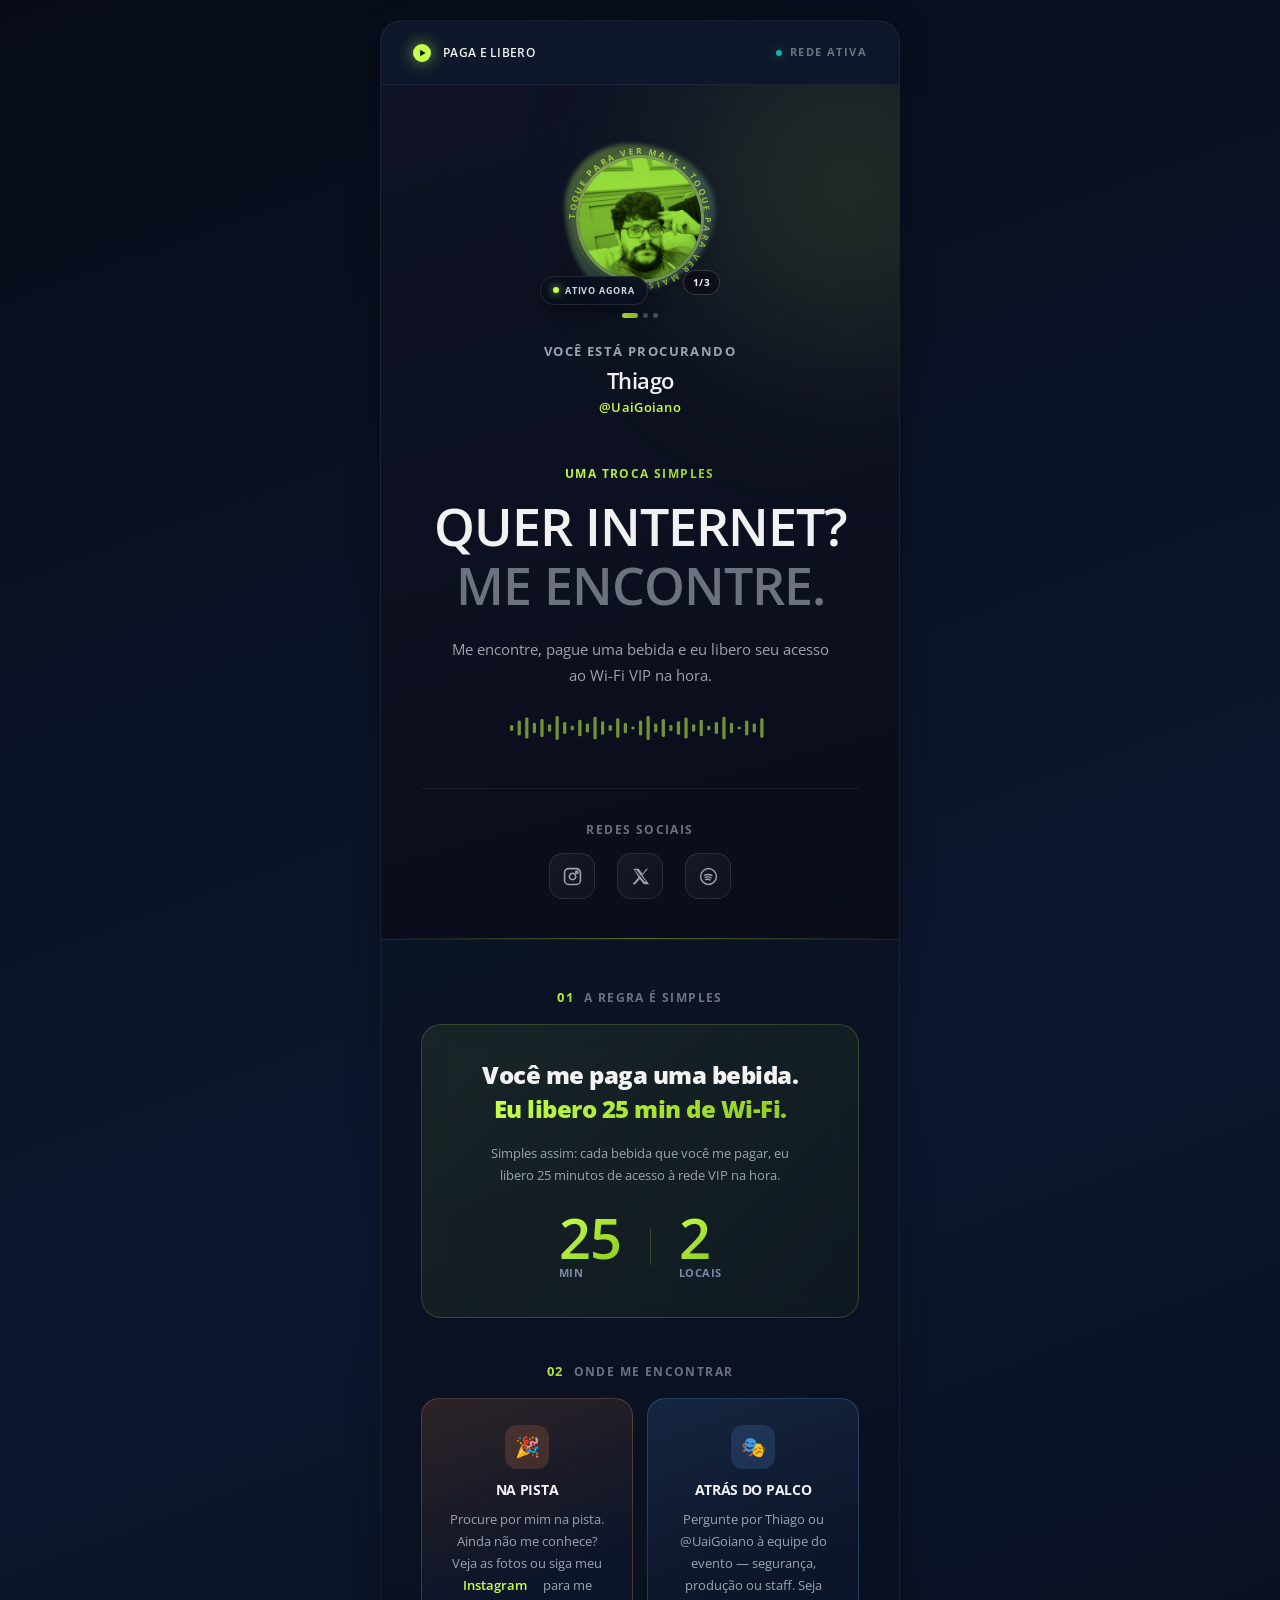
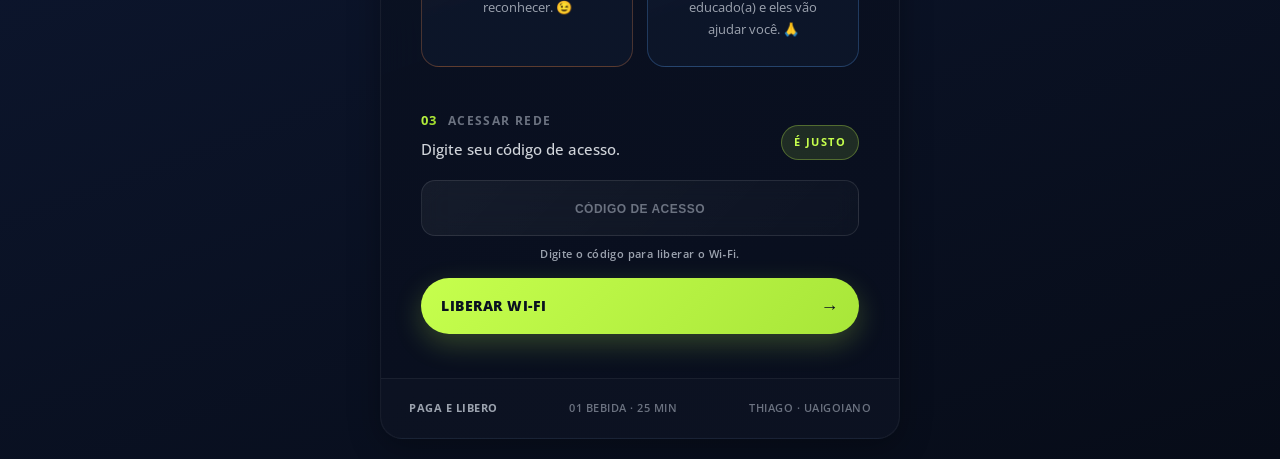
==== wifi-free.html @ 1529e458 "Initial DrinkForNet Wi-Fi release Portable captive portal landing page for public reuse." ====
<!DOCTYPE html>
<html lang="pt-BR">

<head>
    <meta charset="UTF-8">

    <meta
        name="viewport"
        content="width=device-width, initial-scale=1.0"
    >

    <meta
        name="theme-color"
        content="#080808"
    >

    <meta
        name="description"
        content="Página para encontrar Thiago, liberar Wi-Fi VIP e ver fotos e redes sociais."
    >

    <link rel="preconnect" href="https://api.fontshare.com">
    <link rel="preconnect" href="https://fonts.googleapis.com">

    <title>Wi-Fi VIP — Thiago</title>

    <link
        rel="stylesheet"
        href="style.css"
    >
</head>


<body>

    <main class="page">

        <section class="card">


            <!-- =================================================
                 TOP BAR
            ================================================== -->

            <header class="topbar">

                <div class="brand">

                    <svg class="brand-mark" viewBox="0 0 20 20" aria-hidden="true">
                        <circle cx="10" cy="10" r="10"></circle>
                        <path d="M8 6.5 L14 10 L8 13.5 Z"></path>
                    </svg>

                    <span>PAGA E LIBERO</span>

                </div>


                <div class="network-status">

                    <span class="status-dot"></span>

                    REDE ATIVA

                </div>

            </header>



            <!-- =================================================
                 HERO
            ================================================== -->

            <section class="hero">


                <!-- PROFILE -->

                <div class="profile">

                    <div class="profile-photo-wrap">

                        <div class="profile-avatar">

                            <div class="avatar-blob" aria-hidden="true"></div>

                            <svg class="spin-badge" viewBox="0 0 140 140" aria-hidden="true">
                                <defs>
                                    <path id="spinBadgePath" d="M 70,70 m -58,0 a 58,58 0 1,1 116,0 a 58,58 0 1,1 -116,0"></path>
                                </defs>
                                <text>
                                    <textPath href="#spinBadgePath" startOffset="0%">
                                        TOQUE PARA VER MAIS • TOQUE PARA VER MAIS •
                                    </textPath>
                                </text>
                            </svg>

                            <div class="live-badge">
                                <span class="live-dot"></span>
                                ATIVO AGORA
                            </div>

                            <button
                                type="button"
                                class="profile-button"
                                id="openGallery"
                                aria-label="Abrir fotos de Thiago"
                            >

                                <img
                                    src="minha-foto.jpg"
                                    alt="Thiago"
                                    class="profile-photo"
                                    width="128"
                                    height="128"
                                    fetchpriority="high"
                                    decoding="async"
                                >

                                <span class="photo-hint">+</span>

                            </button>

                            <span class="photo-badge" id="photoCounter">1/3</span>

                        </div>

                        <div class="photo-dots" id="photoDots"></div>

                    </div>

                    <div class="profile-info">

                        <div class="profile-eyebrow">
                            VOCÊ ESTÁ PROCURANDO
                        </div>

                        <div class="profile-name">
                            Thiago
                        </div>

                        <div class="profile-nickname">
                            @UaiGoiano
                        </div>

                    </div>

                </div>



                <!-- HERO LABEL -->

                <div class="hero-label">
                    UMA TROCA SIMPLES
                </div>



                <!-- HERO TITLE -->

                <h1>

                    Quer internet?

                    <span>Me encontre.</span>

                </h1>



                <!-- DESCRIPTION -->

                <p class="hero-description">

                    Me encontre, pague uma bebida
                    e eu libero seu acesso ao Wi-Fi VIP
                    na hora.

                </p>

                <!-- WAVEFORM -->

                <svg class="waveform" viewBox="0 0 240 32" preserveAspectRatio="none" aria-hidden="true">
                    <rect x="0" y="12" width="3" height="8" rx="1.5"></rect>
                    <rect x="7" y="6" width="3" height="20" rx="1.5"></rect>
                    <rect x="14" y="2" width="3" height="28" rx="1.5"></rect>
                    <rect x="21" y="9" width="3" height="14" rx="1.5"></rect>
                    <rect x="28" y="4" width="3" height="24" rx="1.5"></rect>
                    <rect x="35" y="11" width="3" height="10" rx="1.5"></rect>
                    <rect x="42" y="0" width="3" height="32" rx="1.5"></rect>
                    <rect x="49" y="8" width="3" height="16" rx="1.5"></rect>
                    <rect x="56" y="13" width="3" height="6" rx="1.5"></rect>
                    <rect x="63" y="5" width="3" height="22" rx="1.5"></rect>
                    <rect x="70" y="10" width="3" height="12" rx="1.5"></rect>
                    <rect x="77" y="1" width="3" height="30" rx="1.5"></rect>
                    <rect x="84" y="7" width="3" height="18" rx="1.5"></rect>
                    <rect x="91" y="12" width="3" height="8" rx="1.5"></rect>
                    <rect x="98" y="3" width="3" height="26" rx="1.5"></rect>
                    <rect x="105" y="9" width="3" height="14" rx="1.5"></rect>
                    <rect x="112" y="14" width="3" height="4" rx="1.5"></rect>
                    <rect x="119" y="6" width="3" height="20" rx="1.5"></rect>
                    <rect x="126" y="0" width="3" height="32" rx="1.5"></rect>
                    <rect x="133" y="10" width="3" height="12" rx="1.5"></rect>
                    <rect x="140" y="4" width="3" height="24" rx="1.5"></rect>
                    <rect x="147" y="12" width="3" height="8" rx="1.5"></rect>
                    <rect x="154" y="7" width="3" height="18" rx="1.5"></rect>
                    <rect x="161" y="2" width="3" height="28" rx="1.5"></rect>
                    <rect x="168" y="11" width="3" height="10" rx="1.5"></rect>
                    <rect x="175" y="5" width="3" height="22" rx="1.5"></rect>
                    <rect x="182" y="13" width="3" height="6" rx="1.5"></rect>
                    <rect x="189" y="8" width="3" height="16" rx="1.5"></rect>
                    <rect x="196" y="1" width="3" height="30" rx="1.5"></rect>
                    <rect x="203" y="9" width="3" height="14" rx="1.5"></rect>
                    <rect x="210" y="14" width="3" height="4" rx="1.5"></rect>
                    <rect x="217" y="6" width="3" height="20" rx="1.5"></rect>
                    <rect x="224" y="10" width="3" height="12" rx="1.5"></rect>
                    <rect x="231" y="3" width="3" height="26" rx="1.5"></rect>
                </svg>



                <!-- SOCIAL -->

                <div class="social-area">

                    <div class="social-title">
                        REDES SOCIAIS
                    </div>

                    <div class="social-links">

                        <!-- INSTAGRAM -->

                        <a
                            href="https://instagram.com/uaigoiano"
                            class="social-link"
                            target="_blank"
                            rel="noopener noreferrer"
                            aria-label="Siga-me no Instagram"
                        >

                            <svg class="social-icon instagram-icon" viewBox="0 0 24 24" fill="none" stroke="currentColor" stroke-width="2" stroke-linecap="round" stroke-linejoin="round">
                                <rect x="2" y="2" width="20" height="20" rx="5" ry="5"></rect>
                                <path d="M16 11.37A4 4 0 1 1 12.63 8 4 4 0 0 1 16 11.37z"></path>
                                <circle cx="17.5" cy="6.5" r="1.5"></circle>
                            </svg>

                        </a>

                        <!-- X / TWITTER -->

                        <a
                            href="https://x.com/uaigoiano"
                            class="social-link"
                            target="_blank"
                            rel="noopener noreferrer"
                            aria-label="Siga-me no X"
                        >

                            <svg class="social-icon x-icon" viewBox="0 0 24 24" fill="currentColor">
                                <path d="M18.244 2.25h3.308l-7.227 8.26 8.502 11.24h-6.627l-5.1-6.694-5.867 6.694h-3.306l7.73-8.835L2.882 2.25h6.791l4.789 6.335 5.082-6.335zM17.169 18.75h1.829L6.736 3.944H4.771l12.398 14.806z"></path>
                            </svg>

                        </a>

                        <!-- SPOTIFY -->

                        <a
                            href="https://open.spotify.com/user/mfdokoziencx1cd55rnlstufv?si=697fcc00c507499a"
                            class="social-link"
                            target="_blank"
                            rel="noopener noreferrer"
                            aria-label="Siga-me no Spotify"
                        >

                            <svg class="social-icon spotify-icon" viewBox="0 0 24 24" fill="none" stroke="currentColor" stroke-width="1.8" stroke-linecap="round">
                                <circle cx="12" cy="12" r="10"></circle>
                                <path d="M7.2 10.2c3-1 6.8-.9 9.1.4"></path>
                                <path d="M7.7 13.1c2.5-.8 5.6-.7 7.5.5"></path>
                                <path d="M8.3 15.9c1.9-.6 4.1-.5 5.7.4"></path>
                            </svg>

                        </a>

                    </div>

                </div>

            </section>



            <!-- =================================================
                 ACCESS CONTENT
            ================================================== -->

            <section class="content">


                <!-- =================================================
                     ACCESS PROMISE
                ================================================== -->

                <div class="section-block">

                    <div class="section-heading centered">
                        <span>01</span>
                        A REGRA É SIMPLES
                    </div>

                    <div class="access-promise">

                        <div class="access-copy-values">

                            <strong>
                                Você me paga uma bebida.
                            </strong>

                            <strong class="accent-text">
                                Eu libero 25 min de Wi-Fi.
                            </strong>

                        </div>

                        <p>
                            Simples assim: cada bebida que você
                            me pagar, eu libero 25 minutos de
                            acesso à rede VIP na hora.
                        </p>

                        <div class="access-stats">

                            <div class="access-time-chip">

                                <strong>
                                    25
                                </strong>

                                <span>
                                    MIN
                                </span>

                            </div>

                            <div class="access-stats-divider"></div>

                            <div class="access-time-chip">

                                <strong>
                                    2
                                </strong>

                                <span>
                                    LOCAIS
                                </span>

                            </div>

                        </div>

                    </div>

                </div>



                <!-- =================================================
                     LOCATION
                ================================================== -->

                <div class="section-block">

                    <div class="section-heading centered">
                        <span>02</span>
                        ONDE ME ENCONTRAR
                    </div>

                    <div class="locations">

                        <div class="location">

                            <div class="location-icon">
                                🎉
                            </div>

                            <div class="location-content">

                                <div class="location-title">
                                    NA PISTA
                                </div>

                                <div class="location-description">
                                    Procure por mim na pista. Ainda não me conhece? Veja as fotos ou siga meu <a href="https://instagram.com/uaigoiano" target="_blank" rel="noopener noreferrer" class="location-link">Instagram</a> para me reconhecer. 😉
                                </div>

                            </div>

                        </div>


                        <div class="location">

                            <div class="location-icon">
                                🎭
                            </div>

                            <div class="location-content">

                                <div class="location-title">
                                    ATRÁS DO PALCO
                                </div>

                                <div class="location-description">
                                    Pergunte por Thiago ou @UaiGoiano à equipe do evento — segurança, produção ou staff. Seja educado(a) e eles vão ajudar você. 🙏
                                </div>

                            </div>

                        </div>

                    </div>

                </div>



                <!-- =================================================
                     VOUCHER
                ================================================== -->

                <div class="voucher-section">


                    <div class="voucher-top">

                        <div>

                            <div class="section-heading">

                                <span>03</span>

                                ACESSAR REDE

                            </div>

                            <div class="voucher-title">
                                Digite seu código de acesso.
                            </div>

                        </div>


                        <span class="voucher-tag">
                            É JUSTO
                        </span>

                    </div>



                    <form
                        method="POST"
                        action="$authaction"
                        id="voucherForm"
                    >

                        <input
                            type="hidden"
                            name="tok"
                            value="$tok"
                        >

                        <input
                            type="hidden"
                            name="redir"
                            value="$redir"
                        >

                        <label
                            class="sr-only"
                            for="voucher"
                        >
                            Código de acesso
                        </label>

                        <input
                            type="text"
                            name="voucher"
                            id="voucher"
                            placeholder="CÓDIGO DE ACESSO"
                            required
                            autocomplete="off"
                            autocapitalize="characters"
                            spellcheck="false"
                            inputmode="text"
                            aria-describedby="voucherHelp"
                            aria-invalid="false"
                        >

                        <p
                            id="voucherHelp"
                            class="form-help"
                            aria-live="polite"
                        >
                            Digite o código para liberar o Wi‑Fi.
                        </p>

                        <button
                            type="submit"
                            id="submitButton"
                        >

                            <span>
                                LIBERAR WI-FI
                            </span>

                            <span class="button-arrow">
                                →
                            </span>

                        </button>

                    </form>

                </div>

            </section>



            <!-- =================================================
                 FOOTER
            ================================================== -->

            <footer class="footer">

                <span>
                    PAGA E LIBERO
                </span>

                <span>
                    01 BEBIDA · 25 MIN
                </span>

                <span>
                    THIAGO · UAIGOIANO
                </span>

            </footer>

        </section>

    </main>



    <!-- =====================================================
         GALLERY
    ====================================================== -->

    <div
        class="gallery"
        id="gallery"
        aria-hidden="true"
        aria-modal="true"
        role="dialog"
        aria-labelledby="galleryCaption"
    >

        <div
            class="gallery-backdrop"
            id="galleryBackdrop"
        ></div>


        <div class="gallery-content">

            <div class="gallery-glow" aria-hidden="true"></div>

            <button
                type="button"
                class="gallery-close"
                id="closeGallery"
                aria-label="Fechar galeria"
            >
                <svg viewBox="0 0 24 24" fill="none" stroke="currentColor" stroke-width="2" stroke-linecap="round">
                    <path d="M6 6 L18 18 M18 6 L6 18"></path>
                </svg>
            </button>


            <div
                class="gallery-counter"
                id="galleryCounter"
            >
                01 / 03
            </div>


            <img
                src="minha-foto.jpg"
                alt="Thiago"
                class="gallery-image"
                id="galleryImage"
                width="480"
                height="640"
                loading="lazy"
                decoding="async"
            >


            <button
                type="button"
                class="gallery-prev"
                id="galleryPrev"
                aria-label="Foto anterior"
            >
                <svg viewBox="0 0 24 24" fill="none" stroke="currentColor" stroke-width="2.2" stroke-linecap="round" stroke-linejoin="round">
                    <path d="M15 6 L9 12 L15 18"></path>
                </svg>
            </button>


            <button
                type="button"
                class="gallery-next"
                id="galleryNext"
                aria-label="Próxima foto"
            >
                <svg viewBox="0 0 24 24" fill="none" stroke="currentColor" stroke-width="2.2" stroke-linecap="round" stroke-linejoin="round">
                    <path d="M9 6 L15 12 L9 18"></path>
                </svg>
            </button>


            <div
                class="gallery-dots"
                id="galleryDots"
            ></div>


            <div class="gallery-caption" id="galleryCaption">
                É esse cara que você está procurando.
            </div>

        </div>

    </div>



    <script src="script.js"></script>

</body>

</html>
---- style.css ----
@import url('https://api.fontshare.com/v2/css?f[]=clash-display@400,500,600,700&display=swap');
@import url('https://fonts.googleapis.com/css2?family=Open+Sans:wght@400;500;600;700;800&display=swap');

/* =========================================================
   RESET & IMPORTS
========================================================= */

* {
    box-sizing: border-box;
    margin: 0;
    padding: 0;
}

html {
    background: #0a1120;
}

:focus-visible {
    outline: 2px solid #c6ff4d;
    outline-offset: 3px;
}

body {
    min-height: 100vh;
    padding: 20px;

    background:
        linear-gradient(
            135deg,
            #0a1120 0%,
            #111f3d 50%,
            #0a1120 100%
        );

    color: #f2f2f2;
    font-family: 'Open Sans', -apple-system, BlinkMacSystemFont, 'Segoe UI', sans-serif;
    font-size: 16px;
    line-height: 1.5;

    -webkit-font-smoothing: antialiased;
    -moz-osx-font-smoothing: grayscale;
    text-rendering: optimizeLegibility;
}


/* =========================================================
   PAGE LAYOUT
========================================================= */

.page {
    width: 100%;
    max-width: 520px;
    margin: 0 auto;
}

/* =========================================================
   CARD CONTAINER
========================================================= */

.card {
    position: relative;
    width: 100%;
    overflow: hidden;

    background: 
        linear-gradient(
            135deg,
            rgba(16, 26, 48, 0.85) 0%,
            rgba(11, 18, 36, 0.92) 100%
        );

    backdrop-filter: blur(20px);
    -webkit-backdrop-filter: blur(20px);

    border: 1px solid rgba(255, 255, 255, 0.08);
    border-radius: 24px;

    box-shadow:
        0 8px 32px rgba(0, 0, 0, 0.3),
        0 0 1px rgba(255, 255, 255, 0.1) inset;

    transition: all 0.4s cubic-bezier(0.165, 0.84, 0.44, 1);
}

.card:hover {
    border-color: rgba(255, 255, 255, 0.12);
    box-shadow:
        0 12px 48px rgba(0, 0, 0, 0.4),
        0 0 1px rgba(255, 255, 255, 0.15) inset;
}


/* =========================================================
   TOP BAR / HEADER
========================================================= */

.topbar {
    height: 64px;
    display: flex;
    align-items: center;
    justify-content: space-between;
    padding: 0 32px;

    border-bottom: 1px solid rgba(255, 255, 255, 0.06);
    background: rgba(255, 255, 255, 0.01);

    backdrop-filter: blur(10px);
}

.brand {
    display: flex;
    align-items: center;
    gap: 12px;

    color: #f2f2f2;
    font-size: 12px;
    font-weight: 700;
    letter-spacing: 0.5px;
    text-transform: uppercase;
}

.brand-mark {
    width: 18px;
    height: 18px;
    flex-shrink: 0;

    filter: drop-shadow(0 0 8px rgba(198, 255, 77, 0.6));

    animation: pulse-glow 2.5s ease-in-out infinite;
}

.brand-mark circle {
    fill: #c6ff4d;
}

.brand-mark path {
    fill: #0a1120;
}

@keyframes pulse-glow {
    0%, 100% { 
        filter: drop-shadow(0 0 6px rgba(198, 255, 77, 0.5));
    }
    50% { 
        filter: drop-shadow(0 0 12px rgba(198, 255, 77, 0.85));
    }
}

.network-status {
    display: flex;
    align-items: center;
    gap: 8px;

    color: #6b7280;
    font-size: 11px;
    font-weight: 600;
    letter-spacing: 0.5px;
    text-transform: uppercase;

    transition: color 0.3s ease;
}

.network-status:hover {
    color: #c6ff4d;
}

.status-dot {
    width: 6px;
    height: 6px;
    border-radius: 50%;

    background: linear-gradient(135deg, #10b981, #06b6d4);
    
    box-shadow: 0 0 12px rgba(16, 185, 129, 0.6);

    animation: status-pulse 1.5s ease-in-out infinite;
}

@keyframes status-pulse {
    0%, 100% { 
        transform: scale(1);
        opacity: 1;
    }
    50% { 
        transform: scale(1.2);
        opacity: 0.8;
    }
}


/* =========================================================
   HERO SECTION
========================================================= */

.hero {
    position: relative;
    display: flex;
    flex-direction: column;
    align-items: center;
    text-align: center;
    padding: 56px 40px 40px;
    overflow: hidden;

    border-bottom: 1px solid rgba(255, 255, 255, 0.06);
    background: 
        linear-gradient(
            165deg,
            rgba(20, 20, 35, 0.4) 0%,
            rgba(10, 10, 20, 0.6) 100%
        );
}

.hero::before {
    content: "";
    position: absolute;
    width: 400px;
    height: 400px;
    right: -150px;
    top: -100px;

    border-radius: 50%;
    background: 
        radial-gradient(
            circle,
            rgba(198, 255, 77, 0.15),
            transparent
        );

    filter: blur(80px);
    pointer-events: none;
    animation: float 8s ease-in-out infinite;
}

@keyframes float {
    0%, 100% { transform: translateY(0px); }
    50% { transform: translateY(30px); }
}

.hero::after {
    content: "";
    position: absolute;
    left: 0;
    right: 0;
    bottom: 0;
    height: 1px;

    background:
        linear-gradient(
            90deg,
            transparent,
            rgba(198, 255, 77, 0.4),
            transparent
        );
}


/* =========================================================
   PROFILE SECTION
========================================================= */

.profile {
    position: relative;
    z-index: 2;
    display: flex;
    flex-direction: column;
    align-items: center;
    justify-content: center;
    text-align: center;
    gap: 18px;
    margin-bottom: 40px;
}

.profile-photo-wrap {
    display: flex;
    flex-direction: column;
    align-items: center;
    gap: 12px;
}

.profile-button {
    position: relative;
    width: 128px;
    height: 128px;
    flex-shrink: 0;
    padding: 0;
    border: 0;
    border-radius: 50%;
    background: linear-gradient(135deg, rgba(255, 255, 255, 0.1), rgba(255, 255, 255, 0.05));
    cursor: pointer;
    overflow: hidden;

    transition: all 0.3s cubic-bezier(0.165, 0.84, 0.44, 1);
    backdrop-filter: blur(10px);
    border: 3px solid rgba(198, 255, 77, 0.35);
    box-shadow:
        0 0 0 4px rgba(198, 255, 77, 0.08),
        0 8px 24px rgba(0, 0, 0, 0.35);
}

.profile-button:hover {
    border-color: rgba(198, 255, 77, 0.7);
    box-shadow:
        0 0 0 4px rgba(198, 255, 77, 0.14),
        0 16px 40px rgba(198, 255, 77, 0.25);
    transform: translateY(-4px);
}

.profile-button:hover .photo-hint {
    opacity: 1;
    transform: scale(1.2);
}

.profile-photo {
    display: block;
    width: 100%;
    height: 100%;
    object-fit: cover;
    border-radius: 50%;

    filter: grayscale(1) sepia(0.55) hue-rotate(45deg) saturate(4.5) brightness(0.82) contrast(1.12);
    transition: filter 0.4s ease;
}

.profile-button:hover .profile-photo {
    filter: grayscale(1) sepia(0.55) hue-rotate(45deg) saturate(5.5) brightness(0.7) contrast(1.15);
}

.photo-hint {
    position: absolute;
    inset: 0;
    display: flex;
    align-items: center;
    justify-content: center;
    background: rgba(0, 0, 0, 0.5);
    color: #c6ff4d;
    font-size: 40px;
    font-weight: 200;
    opacity: 0;
    transition: all 0.3s cubic-bezier(0.165, 0.84, 0.44, 1);
    backdrop-filter: blur(4px);
    border-radius: 50%;
    z-index: 2;
}

.profile-avatar {
    position: relative;
    display: inline-flex;
}

.photo-badge {
    position: absolute;
    bottom: 2px;
    right: -2px;
    z-index: 3;

    padding: 4px 9px;
    border-radius: 999px;
    border: 1px solid rgba(255, 255, 255, 0.18);

    background: rgba(10, 10, 20, 0.72);
    backdrop-filter: blur(6px);

    color: #f2f2f2;
    font-size: 10px;
    font-weight: 700;
    letter-spacing: 0.3px;

    transition: all 0.3s cubic-bezier(0.165, 0.84, 0.44, 1);
}

.profile-button:hover .photo-badge {
    border-color: rgba(198, 255, 77, 0.6);
    background: rgba(198, 255, 77, 0.28);
}

.photo-dots {
    display: flex;
    gap: 5px;
    align-items: center;
    justify-content: center;
}

.photo-dot {
    width: 5px;
    height: 5px;
    border-radius: 50%;
    background: rgba(255, 255, 255, 0.25);
    transition: all 0.2s ease;
}

.photo-dot.active {
    width: 16px;
    background: linear-gradient(135deg, #c6ff4d, #8fcc1f);
    border-radius: 3px;
}

.profile-info {
    display: flex;
    flex-direction: column;
    align-items: center;
    gap: 5px;
}

.profile-eyebrow {
    color: #9ca3af;
    font-size: 13px;
    font-weight: 800;
    letter-spacing: 1.2px;
    text-transform: uppercase;
    text-wrap: balance;
}

.profile-name {
    color: #f2f2f2;
    font-size: 22px;
    font-weight: 800;
    letter-spacing: -0.5px;
    line-height: 1.2;
}

.profile-nickname {
    color: #c6ff4d;
    font-size: 13px;
    font-weight: 600;
    letter-spacing: 0.3px;
}


/* =========================================================
   HERO TYPOGRAPHY
========================================================= */

.hero-label {
    position: relative;
    z-index: 2;
    margin-bottom: 14px;

    background: linear-gradient(135deg, #c6ff4d, #8fcc1f);
    -webkit-background-clip: text;
    -webkit-text-fill-color: transparent;
    background-clip: text;

    font-size: 12px;
    font-weight: 700;
    letter-spacing: 1px;
    text-transform: uppercase;
}

h1 {
    position: relative;
    z-index: 2;
    max-width: 100%;

    margin-bottom: 20px;

    color: #f2f2f2;
    text-align: center;

    font-size: clamp(40px, 9vw, 52px);
    font-weight: 900;
    line-height: 1.05;
    letter-spacing: -1.5px;

    text-wrap: balance;
}

h1 span {
    display: block;
    color: #6b7280;
    
    margin-top: 8px;
    
    transition: color 0.4s ease;
}

h1:hover span {
    color: #c6ff4d;
}

.hero-description {
    position: relative;
    z-index: 2;
    max-width: 360px;
    margin: 0 auto;

    color: #9ca3af;
    text-align: center;

    font-size: 15px;
    font-weight: 400;
    line-height: 1.7;
    
    transition: color 0.3s ease;
}

.hero-description:hover {
    color: #d1d5db;
}


/* =========================================================
   SOCIAL SECTION
========================================================= */

.social-area {
    position: relative;
    z-index: 2;
    width: 100%;
    margin-top: 36px;
    padding-top: 28px;
    border-top: 1px solid rgba(255, 255, 255, 0.06);
    text-align: center;
}

.social-title {
    margin-bottom: 14px;
    color: #6b7280;
    font-size: 12px;
    font-weight: 600;
    letter-spacing: 1px;
    text-transform: uppercase;
}

.social-links {
    display: flex;
    align-items: center;
    justify-content: center;
    gap: 22px;
}

.social-link {
    width: 46px;
    height: 46px;
    flex-shrink: 0;
    display: flex;
    align-items: center;
    justify-content: center;

    border: 1px solid rgba(255, 255, 255, 0.1);
    border-radius: 50%;

    background: 
        linear-gradient(
            135deg,
            rgba(255, 255, 255, 0.05),
            rgba(255, 255, 255, 0.02)
        );

    backdrop-filter: blur(10px);

    color: #9ca3af;
    text-decoration: none;

    transition: all 0.3s cubic-bezier(0.165, 0.84, 0.44, 1);

    position: relative;
    overflow: hidden;
}

.social-link::before {
    content: "";
    position: absolute;
    inset: 0;
    background: linear-gradient(135deg, rgba(198, 255, 77, 0.2), rgba(143, 204, 31, 0.1));
    opacity: 0;
    transition: opacity 0.3s ease;
}

.social-link:hover {
    border-color: rgba(198, 255, 77, 0.5);
    transform: translateY(-4px);
    box-shadow: 0 10px 22px rgba(198, 255, 77, 0.25);
    color: #f2f2f2;
}

.social-link:hover::before {
    opacity: 1;
}

.social-icon,
.instagram-icon,
.x-icon,
.spotify-icon {
    width: 19px;
    height: 19px;
    display: flex;
    align-items: center;
    justify-content: center;
    flex-shrink: 0;
    z-index: 1;

    transition: transform 0.3s cubic-bezier(0.165, 0.84, 0.44, 1);
}

.social-link:hover .social-icon,
.social-link:hover .instagram-icon,
.social-link:hover .x-icon,
.social-link:hover .spotify-icon {
    transform: scale(1.15);
}

.social-text {
    display: none;
}

.social-arrow {
    display: none;
}


/* =========================================================
   CONTENT
========================================================= */

.content {
    padding: 40px 40px 36px;
    contain: content;
}

.section-block {
    max-width: 440px;
    margin: 0 auto 36px;
}

.section-block:last-child {
    margin-bottom: 0;
}

/* =========================================================
   ACCESS PROMISE
========================================================= */

.access-promise {
    position: relative;
    display: flex;
    flex-direction: column;
    align-items: center;
    text-align: center;
    gap: 14px;

    padding: 32px 28px;

    border: 1px solid rgba(198, 255, 77, 0.2);
    border-radius: 16px;

    background: 
        linear-gradient(
            135deg,
            rgba(198, 255, 77, 0.08) 0%,
            rgba(143, 204, 31, 0.04) 100%
        );

    backdrop-filter: blur(10px);

    box-shadow:
        0 0 1px rgba(198, 255, 77, 0.3) inset,
        0 8px 24px rgba(198, 255, 77, 0.1);

    transition: all 0.4s ease;
}

.access-promise:hover {
    border-color: rgba(198, 255, 77, 0.4);
    background: 
        linear-gradient(
            135deg,
            rgba(198, 255, 77, 0.12) 0%,
            rgba(143, 204, 31, 0.06) 100%
        );
    box-shadow:
        0 0 1px rgba(198, 255, 77, 0.5) inset,
        0 12px 40px rgba(198, 255, 77, 0.15);
}

.access-copy-values {
    display: flex;
    flex-direction: column;
    align-items: center;
    gap: 6px;
}

.access-copy-values strong {
    color: #f2f2f2;
    font-size: 24px;
    font-weight: 900;
    line-height: 1.2;
    letter-spacing: -0.5px;
    text-wrap: balance;
}

.access-copy-values .accent-text {
    background: linear-gradient(135deg, #c6ff4d, #8fcc1f);
    -webkit-background-clip: text;
    -webkit-text-fill-color: transparent;
    background-clip: text;
}

.access-promise > p {
    max-width: 300px;
    margin: 0 auto;
    color: #9ca3af;
    font-size: 13px;
    line-height: 1.7;
}

.access-time-chip {
    display: inline-flex;
    align-items: baseline;
    gap: 8px;
    margin-top: 4px;
    padding: 10px 20px;

    border: 1px solid rgba(198, 255, 77, 0.25);
    border-radius: 999px;

    background:
        linear-gradient(
            135deg,
            rgba(198, 255, 77, 0.14),
            rgba(143, 204, 31, 0.08)
        );
}

.access-time-chip strong {
    color: #f2f2f2;
    font-size: 22px;
    font-weight: 900;
    line-height: 1;
    letter-spacing: -0.5px;
}

.access-time-chip span {
    color: #c6ff4d;
    font-size: 11px;
    font-weight: 700;
    letter-spacing: 0.5px;
    text-transform: uppercase;
}


/* =========================================================
   SECTION HEADING
========================================================= */

.section-heading {
    display: flex;
    align-items: center;
    gap: 10px;
    margin-bottom: 16px;

    color: #6b7280;
    font-size: 12px;
    font-weight: 600;
    letter-spacing: 1px;
    text-transform: uppercase;
}

.section-heading.centered {
    justify-content: center;
}

.section-heading span {
    background: linear-gradient(135deg, #c6ff4d, #8fcc1f);
    -webkit-background-clip: text;
    -webkit-text-fill-color: transparent;
    background-clip: text;

    font-size: 13px;
    font-weight: 700;
}

/* =========================================================
   LOCATIONS
========================================================= */

.locations {
    display: grid;
    grid-template-columns: repeat(2, minmax(0, 1fr));
    gap: 12px;
    margin-bottom: 36px;
}

.location {
    position: relative;
    display: flex;
    flex-direction: column;
    align-items: center;
    text-align: center;
    gap: 6px;
    min-height: 180px;
    padding: 24px 20px;

    border: 1px solid rgba(255, 255, 255, 0.1);
    border-radius: 16px;

    background: 
        linear-gradient(
            135deg,
            rgba(255, 255, 255, 0.05),
            rgba(255, 255, 255, 0.02)
        );

    backdrop-filter: blur(10px);

    transition: all 0.3s cubic-bezier(0.165, 0.84, 0.44, 1);

    overflow: hidden;
}

.location::before {
    content: "";
    position: absolute;
    inset: 0;
    background: linear-gradient(135deg, rgba(198, 255, 77, 0.1), transparent);
    opacity: 0;
    transition: opacity 0.3s ease;
}

.location:hover {
    border-color: rgba(198, 255, 77, 0.4);
    background: 
        linear-gradient(
            135deg,
            rgba(198, 255, 77, 0.12),
            rgba(143, 204, 31, 0.05)
        );
    transform: translateY(-4px);
    box-shadow: 0 12px 32px rgba(198, 255, 77, 0.15);
}

.location:hover::before {
    opacity: 1;
}

.location-content {
    display: flex;
    flex-direction: column;
    align-items: center;
    gap: 8px;
}

.location-icon {
    width: 44px;
    height: 44px;
    display: flex;
    align-items: center;
    justify-content: center;

    border-radius: 12px;
    background: rgba(198, 255, 77, 0.12);

    color: #c6ff4d;
    font-size: 20px;

    transition: transform 0.3s ease;
}

.location:hover .location-icon {
    transform: scale(1.12);
}

.location-title {
    color: #f2f2f2;
    font-size: 14px;
    font-weight: 700;
    letter-spacing: -0.3px;
}

.location-description {
    color: #9ca3af;
    font-size: 13px;
    line-height: 1.7;
    max-width: 100%;
    text-align: center;
    text-wrap: pretty;
}

.location-link {
    color: #c6ff4d;
    text-decoration: none;
    font-weight: 600;
    position: relative;
    transition: all 0.3s ease;
    
    background: linear-gradient(135deg, transparent, transparent);
    background-size: 0% 2px;
    background-position: 0 100%;
    background-repeat: no-repeat;
}

.location-link:hover {
    color: #8fcc1f;
    background-size: 100% 2px;
    background-image: linear-gradient(135deg, #c6ff4d, #8fcc1f);
}

.location-link::after {
    content: " ↗";
    opacity: 0;
    transition: opacity 0.3s ease;
    font-size: 10px;
    margin-left: 2px;
}

.location-link:hover::after {
    opacity: 1;
}


/* =========================================================
   VOUCHER SECTION
========================================================= */

.voucher-section {
    max-width: 440px;
    margin: 0 auto;
    padding-top: 0;
}

.voucher-top {
    display: flex;
    align-items: flex-end;
    justify-content: space-between;
    gap: 16px;
    margin-bottom: 16px;
}

.voucher-top .section-heading {
    margin-bottom: 8px;
}

.voucher-title {
    color: #d1d5db;
    font-size: 15px;
    font-weight: 500;
    line-height: 1.4;
}

.voucher-tag {
    flex-shrink: 0;
    padding: 8px 12px;
    border: 1px solid rgba(198, 255, 77, 0.3);
    border-radius: 8px;

    background: 
        linear-gradient(
            135deg,
            rgba(198, 255, 77, 0.1),
            rgba(143, 204, 31, 0.05)
        );

    color: #c6ff4d;
    font-size: 11px;
    font-weight: 700;
    letter-spacing: 1px;
    text-transform: uppercase;

    transition: all 0.3s ease;
}

.voucher-tag:hover {
    border-color: rgba(198, 255, 77, 0.6);
    background: 
        linear-gradient(
            135deg,
            rgba(198, 255, 77, 0.2),
            rgba(143, 204, 31, 0.1)
        );
}

form {
    display: grid;
    grid-template-columns: 1fr;
    gap: 12px;
}

.form-help {
    min-height: 18px;
    margin: -4px 0 0;
    color: #9ca3af;
    font-size: 11px;
    font-weight: 600;
    letter-spacing: 0.4px;
    text-align: center;
    transition: color 0.2s ease;
}

.sr-only {
    position: absolute;
    width: 1px;
    height: 1px;
    padding: 0;
    margin: -1px;
    overflow: hidden;
    clip: rect(0, 0, 0, 0);
    white-space: nowrap;
    border: 0;
}

.form-help.error {
    color: #ff9f8f;
}

input[type="text"] {
    width: 100%;
    height: 56px;
    padding: 0 18px;

    border: 1px solid rgba(255, 255, 255, 0.1);
    border-radius: 12px;

    outline: none;

    background: 
        linear-gradient(
            135deg,
            rgba(255, 255, 255, 0.05),
            rgba(255, 255, 255, 0.02)
        );

    backdrop-filter: blur(10px);

    color: #f2f2f2;
    font-family: 'Inter', sans-serif;
    font-size: 15px;
    font-weight: 600;
    text-align: center;
    letter-spacing: 2px;
    text-transform: uppercase;

    transition: all 0.3s ease;
}

input[type="text"]::placeholder {
    color: #6b7280;
    font-size: 12px;
    font-weight: 600;
    letter-spacing: 0.5px;
}

input[type="text"]:focus {
    border-color: rgba(198, 255, 77, 0.6);
    background: 
        linear-gradient(
            135deg,
            rgba(198, 255, 77, 0.1),
            rgba(143, 204, 31, 0.05)
        );
    box-shadow: 
        0 0 20px rgba(198, 255, 77, 0.2),
        inset 0 0 1px rgba(198, 255, 77, 0.3);
}

input[type="text"][aria-invalid="true"] {
    border-color: rgba(255, 159, 143, 0.8);
    box-shadow: 0 0 0 4px rgba(255, 159, 143, 0.15);
}

button[type="submit"] {
    width: 100%;
    height: 56px;
    display: flex;
    align-items: center;
    justify-content: space-between;
    padding: 0 20px;

    border: 0;
    border-radius: 12px;

    background: 
        linear-gradient(
            135deg,
            #c6ff4d 0%,
            #8fcc1f 100%
        );

    color: #fff;
    font-family: 'Inter', sans-serif;
    font-size: 14px;
    font-weight: 700;
    letter-spacing: 0.5px;
    text-transform: uppercase;

    cursor: pointer;

    transition: all 0.3s cubic-bezier(0.165, 0.84, 0.44, 1);

    position: relative;
    overflow: hidden;

    box-shadow: 
        0 8px 24px rgba(198, 255, 77, 0.4),
        0 0 1px rgba(255, 255, 255, 0.2) inset;
}

button[type="submit"]::before {
    content: "";
    position: absolute;
    inset: 0;
    background: linear-gradient(
        135deg,
        transparent,
        rgba(255, 255, 255, 0.2),
        transparent
    );
    opacity: 0;
    transition: opacity 0.4s ease;
}

button[type="submit"]:hover {
    transform: translateY(-2px);
    box-shadow: 
        0 12px 40px rgba(198, 255, 77, 0.5),
        0 0 1px rgba(255, 255, 255, 0.3) inset;
}

button[type="submit"]:hover::before {
    opacity: 1;
    animation: shimmer 0.6s ease-in-out;
}

@keyframes shimmer {
    0% { transform: translateX(-100%); }
    100% { transform: translateX(100%); }
}

button[type="submit"]:active {
    transform: translateY(0px) scale(0.98);
}

button[type="submit"]:disabled {
    cursor: wait;
    opacity: 0.65;
    transform: none;
}

button[type="submit"].loading {
    cursor: wait;
}

.button-arrow {
    font-size: 18px;
    font-weight: 400;
    transition: transform 0.3s ease;
}

button[type="submit"]:hover .button-arrow {
    transform: translateX(4px);
}


/* =========================================================
   FOOTER
========================================================= */

.footer {
    min-height: 52px;
    display: flex;
    align-items: center;
    justify-content: space-between;
    gap: 10px;
    padding: 0 28px;
    flex-wrap: wrap;

    border-top: 1px solid rgba(255, 255, 255, 0.06);
    background: rgba(255, 255, 255, 0.01);

    color: #6b7280;
    font-size: 11px;
    font-weight: 600;
    letter-spacing: 0.5px;
    text-transform: uppercase;

    transition: all 0.3s ease;
}

.footer span:first-child {
    color: #9ca3af;
    font-weight: 700;
}

.footer:hover {
    color: #c6ff4d;
}

.footer span:first-child:hover {
    color: #f2f2f2;
}


/* =========================================================
   GALLERY MODAL
========================================================= */

.gallery {
    position: fixed;
    inset: 0;
    z-index: 1000;
    display: none;
    align-items: center;
    justify-content: center;
    padding: 20px;
}

.gallery.active {
    display: flex;
}

.gallery-backdrop {
    position: absolute;
    inset: 0;

    background: rgba(10, 10, 20, 0.85);
    backdrop-filter: blur(20px);
    -webkit-backdrop-filter: blur(20px);

    animation: fade-in 0.3s ease;
}

@keyframes fade-in {
    from { opacity: 0; }
    to { opacity: 1; }
}

.gallery-content {
    position: relative;
    z-index: 2;
    width: 100%;
    max-width: 480px;
    display: flex;
    align-items: center;
    justify-content: center;
    flex-direction: column;

    animation: slide-up 0.4s cubic-bezier(0.165, 0.84, 0.44, 1);
}

@keyframes slide-up {
    from {
        opacity: 0;
        transform: translateY(20px);
    }
    to {
        opacity: 1;
        transform: translateY(0);
    }
}

.gallery-image {
    position: relative;
    display: block;
    width: auto;
    max-width: 90vw;
    max-height: 75vh;
    object-fit: contain;

    border-radius: 20px;
    border: 1px solid rgba(198, 255, 77, 0.35);

    box-shadow:
        0 20px 60px rgba(0, 0, 0, 0.5),
        0 0 1px rgba(198, 255, 77, 0.5) inset;

    backdrop-filter: blur(10px);
    animation: zoom-in 0.4s cubic-bezier(0.165, 0.84, 0.44, 1);
}

.gallery-glow {
    position: absolute;
    top: 50%;
    left: 50%;
    width: 320px;
    height: 320px;
    transform: translate(-50%, -50%);
    z-index: -1;

    background: radial-gradient(circle, rgba(198, 255, 77, 0.25), transparent 70%);
    filter: blur(40px);
    pointer-events: none;
}

@keyframes zoom-in {
    from { transform: scale(0.95); opacity: 0; }
    to { transform: scale(1); opacity: 1; }
}

.gallery-close {
    position: absolute;
    top: -56px;
    right: 0;
    width: 44px;
    height: 44px;
    display: flex;
    align-items: center;
    justify-content: center;

    border: 1px solid rgba(198, 255, 77, 0.3);
    border-radius: 50%;

    background: rgba(10, 10, 20, 0.7);
    backdrop-filter: blur(10px);

    color: #f2f2f2;
    cursor: pointer;

    transition: all 0.3s cubic-bezier(0.165, 0.84, 0.44, 1);
}

.gallery-close svg {
    width: 18px;
    height: 18px;
}

.gallery-close:hover {
    border-color: #c6ff4d;
    background: #c6ff4d;
    color: #0a1120;
    transform: rotate(90deg);
}

.gallery-counter {
    position: absolute;
    top: -50px;
    left: 0;

    padding: 6px 14px;
    border-radius: 999px;
    border: 1px solid rgba(198, 255, 77, 0.25);
    background: rgba(198, 255, 77, 0.08);

    color: #c6ff4d;
    font-family: 'Open Sans', sans-serif;
    font-size: 11px;
    font-weight: 700;
    letter-spacing: 1px;
}

.gallery-prev,
.gallery-next {
    position: absolute;
    top: 50%;
    width: 48px;
    height: 48px;
    display: flex;
    align-items: center;
    justify-content: center;
    margin-top: -24px;

    border: 1px solid rgba(198, 255, 77, 0.35);
    border-radius: 50%;

    background: rgba(10, 10, 20, 0.75);
    backdrop-filter: blur(10px);

    color: #f2f2f2;
    cursor: pointer;

    transition: all 0.3s cubic-bezier(0.165, 0.84, 0.44, 1);
}

.gallery-prev svg,
.gallery-next svg {
    width: 20px;
    height: 20px;
}

.gallery-prev:hover,
.gallery-next:hover {
    border-color: #c6ff4d;
    background: #c6ff4d;
    color: #0a1120;
    transform: translateY(-50%) scale(1.08);
}

.gallery-prev:hover {
    transform: translateY(-50%) scale(1.08) translateX(-2px);
}

.gallery-next:hover {
    transform: translateY(-50%) scale(1.08) translateX(2px);
}

.gallery-prev {
    left: -60px;
}

.gallery-next {
    right: -60px;
}

.gallery-dots {
    display: flex;
    gap: 8px;
    margin-top: 24px;
}

.gallery-dot {
    width: 8px;
    height: 8px;
    padding: 0;
    border: 1px solid rgba(198, 255, 77, 0.3);
    border-radius: 50%;
    background: transparent;
    cursor: pointer;

    transition: all 0.3s ease;
}

.gallery-dot:hover {
    border-color: rgba(198, 255, 77, 0.6);
    background: rgba(198, 255, 77, 0.2);
}

.gallery-dot.active {
    width: 22px;
    border-radius: 4px;
    border-color: #c6ff4d;
    background: linear-gradient(135deg, #c6ff4d, #8fcc1f);
    box-shadow: 0 0 12px rgba(198, 255, 77, 0.6);
}

.gallery-caption {
    margin-top: 16px;
    color: #9ca3af;
    font-family: 'Open Sans', sans-serif;
    font-size: 13px;
    font-weight: 600;
    text-align: center;
}


/* =========================================================
   RESPONSIVE DESIGN - TABLET
========================================================= */

@media (max-width: 540px) {
    body {
        padding: 14px;
    }

    .topbar {
        height: 56px;
        padding: 0 24px;
    }

    .brand {
        font-size: 11px;
        gap: 10px;
    }

    .hero {
        padding: 40px 28px 32px;
    }

    .content {
        padding: 32px 28px 32px;
    }

    h1 {
        font-size: clamp(36px, 9vw, 48px);
        margin-bottom: 16px;
    }

    h1 span {
        margin-top: 6px;
    }

    .hero-description {
        font-size: 14px;
    }

    .profile {
        gap: 14px;
        margin-bottom: 32px;
    }

    .profile-photo {
        width: 104px;
        height: 104px;
    }

    .profile-button {
        width: 104px;
        height: 104px;
    }

    .profile-name {
        font-size: 18px;
    }

    .profile-nickname {
        font-size: 12px;
    }

    .social-links {
        gap: 16px;
    }

    .social-link {
        width: 42px;
        height: 42px;
    }

    .access-promise {
        gap: 12px;
        padding: 24px 20px;
    }

    .access-copy-values strong {
        font-size: 20px;
    }

    .access-time-chip strong {
        font-size: 19px;
    }

    .locations {
        gap: 10px;
    }

    .location {
        padding: 20px 16px;
        min-height: 160px;
    }

    .location-title {
        font-size: 13px;
    }

    .location-description {
        font-size: 12px;
    }

    .voucher-title {
        font-size: 14px;
    }

    input[type="text"] {
        height: 52px;
        font-size: 14px;
    }

    button[type="submit"] {
        height: 52px;
        font-size: 13px;
    }

    .footer {
        padding: 0 24px;
        font-size: 10px;
    }
}

/* =========================================================
   RESPONSIVE DESIGN - MOBILE
========================================================= */

@media (max-width: 430px) {
    body {
        padding: 10px;
    }

    .topbar {
        height: 52px;
        padding: 0 18px;
    }

    .brand {
        font-size: 10px;
        gap: 8px;
    }

    .brand-mark {
        width: 6px;
        height: 6px;
    }

    .hero {
        padding: 32px 20px 24px;
    }

    .content {
        padding: 24px 20px 24px;
    }

    h1 {
        font-size: clamp(32px, 8vw, 42px);
        margin-bottom: 14px;
        letter-spacing: -1.2px;
    }

    .hero-description {
        font-size: 13px;
    }

    .profile {
        gap: 12px;
        margin-bottom: 28px;
    }

    .profile-photo {
        width: 88px;
        height: 88px;
    }

    .profile-button {
        width: 88px;
        height: 88px;
    }

    .profile-name {
        font-size: 16px;
    }

    .profile-nickname {
        font-size: 11px;
    }

    .social-title {
        font-size: 10px;
    }

    .social-links {
        gap: 12px;
    }

    .social-link {
        width: 38px;
        height: 38px;
    }

    .social-icon,
    .instagram-icon,
    .x-icon,
    .spotify-icon {
        width: 16px;
        height: 16px;
    }

    .access-promise {
        gap: 10px;
        padding: 20px 16px;
    }

    .access-copy-values strong {
        font-size: 18px;
    }

    .access-promise > p {
        font-size: 12px;
    }

    .access-time-chip {
        padding: 8px 16px;
    }

    .access-time-chip strong {
        font-size: 17px;
    }

    .access-time-chip span {
        font-size: 10px;
    }

    .section-block {
        margin-bottom: 28px;
    }

    .section-heading {
        font-size: 11px;
        margin-bottom: 12px;
    }

    .locations {
        gap: 8px;
        grid-template-columns: 1fr;
    }

    .location {
        padding: 18px 14px;
        gap: 8px;
        min-height: 0;
    }

    .location-icon {
        width: 36px;
        height: 36px;
        font-size: 16px;
    }

    .location-title {
        font-size: 12px;
    }

    .location-description {
        font-size: 11px;
    }

    .voucher-top {
        gap: 12px;
        margin-bottom: 14px;
    }

    .voucher-title {
        font-size: 13px;
    }

    .voucher-tag {
        padding: 6px 10px;
        font-size: 10px;
    }

    input[type="text"] {
        height: 48px;
        font-size: 13px;
        padding: 0 14px;
        letter-spacing: 1.8px;
    }

    input[type="text"]::placeholder {
        font-size: 10px;
    }

    button[type="submit"] {
        height: 48px;
        font-size: 12px;
        padding: 0 14px;
    }

    .button-arrow {
        font-size: 16px;
    }

    .footer {
        padding: 0 18px;
        font-size: 9px;
        min-height: 48px;
        justify-content: center;
        padding-top: 10px;
        padding-bottom: 10px;
        text-align: center;
    }

    .gallery-prev {
        left: 8px;
    }

    .gallery-next {
        right: 8px;
    }

    .gallery-image {
        max-width: 85vw;
        max-height: 70vh;
    }

    .gallery-close {
        width: 40px;
        height: 40px;
        font-size: 24px;
    }
}

/* =========================================================
   RESPONSIVE DESIGN - SMALL MOBILE
========================================================= */

@media (prefers-reduced-motion: reduce) {
    *, *::before, *::after {
        animation-duration: 0.01ms !important;
        animation-iteration-count: 1 !important;
        transition-duration: 0.01ms !important;
        scroll-behavior: auto !important;
    }
}

@media (max-width: 360px) {
    body {
        padding: 8px;
    }

    .topbar {
        height: 48px;
        padding: 0 14px;
    }

    .brand {
        font-size: 9px;
    }

    .hero {
        padding: 28px 16px 20px;
    }

    .content {
        padding: 20px 16px 20px;
    }

    h1 {
        font-size: clamp(28px, 7vw, 36px);
        margin-bottom: 12px;
    }

    .hero-description {
        font-size: 12px;
        max-width: 100%;
    }

    .profile {
        gap: 10px;
        margin-bottom: 24px;
    }

    .profile-photo {
        width: 76px;
        height: 76px;
    }

    .profile-button {
        width: 76px;
        height: 76px;
    }

    .profile-name {
        font-size: 14px;
    }

    .profile-eyebrow,
    .social-text {
        display: none;
    }

    .social-links {
        gap: 8px;
    }

    .social-link {
        width: 34px;
        height: 34px;
    }

    .access-promise {
        gap: 8px;
        padding: 16px 12px;
    }

    .access-copy-values strong {
        font-size: 16px;
    }

    .access-time-chip strong {
        font-size: 15px;
    }

    .location {
        padding: 16px 12px;
        min-height: 0;
    }

    input[type="text"] {
        height: 44px;
        font-size: 12px;
    }

    button[type="submit"] {
        height: 44px;
        font-size: 11px;
    }

    .footer {
        font-size: 8px;
        padding: 0 12px;
    }
}

/* =========================================================
   VARIANT OVERRIDES — "SOUNDBOX"
   Baseado na referencia Figma enviada: navy profundo,
   lima vibrante, Clash Display + Open Sans, numeros grandes,
   badge circular giratorio, tiles coloridas por categoria.
========================================================= */

html { background: #070c18; }

body {
    background:
        linear-gradient(
            160deg,
            #070c18 0%,
            #0d1730 55%,
            #070c18 100%
        );
}

.card {
    background:
        linear-gradient(
            160deg,
            rgba(13, 22, 42, 0.92) 0%,
            rgba(9, 15, 30, 0.96) 100%
        );
    border-radius: 22px;
    border-color: rgba(255, 255, 255, 0.06);
}

h1,
.profile-name,
.voucher-title,
.access-copy-values strong,
.access-time-chip strong,
.location-title {
    font-family: 'Clash Display', 'Open Sans', sans-serif;
}

h1 {
    font-weight: 600;
    text-transform: uppercase;
    letter-spacing: -1px;
    line-height: 0.98;
}

.profile-name {
    font-weight: 600;
}

.brand {
    font-family: 'Clash Display', 'Open Sans', sans-serif;
    font-weight: 600;
    letter-spacing: 0.3px;
}

.hero-label,
.profile-eyebrow,
.section-heading,
.social-title,
.voucher-tag,
.network-status {
    font-family: 'Open Sans', sans-serif;
    font-weight: 700;
    letter-spacing: 1.4px;
}

/* Badge circular giratorio ao redor da foto */
.profile-avatar {
    padding: 14px;
}

.spin-badge {
    position: absolute;
    top: 0;
    left: 0;
    width: 100%;
    height: 100%;
    pointer-events: none;
    animation: spin-badge-rotate 14s linear infinite;
}

.spin-badge text {
    fill: rgba(198, 255, 77, 0.75);
    font-family: 'Open Sans', sans-serif;
    font-size: 7.6px;
    font-weight: 700;
    letter-spacing: 2.4px;
    text-transform: uppercase;
}

@keyframes spin-badge-rotate {
    from { transform: rotate(0deg); }
    to { transform: rotate(360deg); }
}

/* Cartao "01" vira bloco de estatistica: numero enorme */
.access-promise {
    border-radius: 20px;
    border-color: rgba(198, 255, 77, 0.18);
    box-shadow: none;
}

.access-promise:hover {
    box-shadow: none;
    border-color: rgba(198, 255, 77, 0.32);
}

.access-time-chip {
    flex-direction: column;
    gap: 0;
    padding: 0;
    border: none;
    background: none;
    margin-top: 8px;
}

.access-time-chip strong {
    font-size: 56px;
    font-weight: 600;
    line-height: 0.9;
    background: linear-gradient(135deg, #c6ff4d, #8fcc1f);
    -webkit-background-clip: text;
    -webkit-text-fill-color: transparent;
    background-clip: text;
}

.access-time-chip span {
    margin-top: 2px;
    color: #7c8aa8;
    font-family: 'Open Sans', sans-serif;
    font-weight: 700;
}

/* Tiles coloridas por categoria, ecoando o grid de generos */
.locations {
    gap: 12px;
}

.location {
    border-radius: 18px;
}

.location:nth-child(1) .location-icon {
    background: rgba(255, 145, 77, 0.16);
    color: #ff914d;
}

.location:nth-child(2) .location-icon {
    background: rgba(94, 169, 255, 0.16);
    color: #5ea9ff;
}

.location-icon {
    border-radius: 12px;
}

/* Botao CTA: pilula lima com texto escuro, no estilo "JOIN" / "SUBSCRIBE" */
button[type="submit"] {
    border-radius: 999px;
    background: linear-gradient(135deg, #c6ff4d, #a8e639);
    color: #0a1120;
    font-family: 'Open Sans', sans-serif;
    font-weight: 800;
    box-shadow: 0 10px 28px rgba(198, 255, 77, 0.22);
}

.voucher-tag {
    border-radius: 999px;
    background: rgba(198, 255, 77, 0.12);
    border-color: rgba(198, 255, 77, 0.3);
    color: #c6ff4d;
}

input[type="text"] {
    border-radius: 14px;
}

.social-link {
    border-radius: 14px;
}

.photo-badge {
    font-family: 'Open Sans', sans-serif;
}


/* =========================================================
   BLOB ORGÂNICO ATRÁS DA FOTO
========================================================= */

.avatar-blob {
    position: absolute;
    top: 50%;
    left: 50%;
    width: 150px;
    height: 150px;
    transform: translate(-50%, -50%) rotate(0deg);
    z-index: -1;

    background:
        linear-gradient(
            135deg,
            rgba(198, 255, 77, 0.35),
            rgba(94, 169, 255, 0.25)
        );

    border-radius: 42% 58% 63% 37% / 41% 44% 56% 59%;
    filter: blur(2px);

    animation: blob-morph 9s ease-in-out infinite;
}

@keyframes blob-morph {
    0%, 100% {
        border-radius: 42% 58% 63% 37% / 41% 44% 56% 59%;
        transform: translate(-50%, -50%) rotate(0deg);
    }
    50% {
        border-radius: 63% 37% 42% 58% / 56% 59% 41% 44%;
        transform: translate(-50%, -50%) rotate(12deg);
    }
}


/* =========================================================
   BADGE "ATIVO AGORA" FLUTUANTE
========================================================= */

.live-badge {
    position: absolute;
    bottom: -8px;
    left: -22px;
    z-index: 4;

    display: flex;
    align-items: center;
    gap: 6px;

    padding: 7px 12px;
    border-radius: 999px;
    border: 1px solid rgba(255, 255, 255, 0.1);

    background: rgba(9, 15, 30, 0.92);
    backdrop-filter: blur(10px);

    box-shadow: 0 8px 20px rgba(0, 0, 0, 0.4);

    color: #d1d5db;
    font-family: 'Open Sans', sans-serif;
    font-size: 9px;
    font-weight: 700;
    letter-spacing: 0.8px;
    white-space: nowrap;
}

.live-dot {
    width: 6px;
    height: 6px;
    border-radius: 50%;
    background: #c6ff4d;
    box-shadow: 0 0 8px rgba(198, 255, 77, 0.9);
    animation: status-pulse 1.5s ease-in-out infinite;
}

@media (max-width: 430px) {
    .live-badge {
        left: -14px;
        padding: 6px 10px;
        font-size: 8px;
    }
}


/* =========================================================
   WAVEFORM DECORATIVO
========================================================= */

.waveform {
    position: relative;
    z-index: 2;
    width: 100%;
    max-width: 260px;
    height: 24px;
    margin: 22px auto 0;
    opacity: 0.55;
}

.waveform rect {
    fill: #c6ff4d;
    animation: waveform-pulse 1.8s ease-in-out infinite;
}

.waveform rect:nth-child(3n) { animation-delay: 0.1s; }
.waveform rect:nth-child(4n) { animation-delay: 0.2s; }
.waveform rect:nth-child(5n) { animation-delay: 0.3s; }
.waveform rect:nth-child(7n) { animation-delay: 0.45s; }

@keyframes waveform-pulse {
    0%, 100% { transform: scaleY(0.7); }
    50% { transform: scaleY(1); }
}


/* =========================================================
   BLOCO DE ESTATÍSTICAS DUPLO
========================================================= */

.access-stats {
    display: flex;
    align-items: center;
    justify-content: center;
    gap: 24px;
    margin-top: 4px;
}

.access-stats-divider {
    width: 1px;
    height: 36px;
    background: rgba(198, 255, 77, 0.2);
}

.access-stats .access-time-chip {
    margin-top: 0;
}


/* =========================================================
   CARDS DE LOCAL — TILES COLORIDAS ESTILO GRID DE GÊNEROS
========================================================= */

.location:nth-child(1) {
    background:
        linear-gradient(
            160deg,
            rgba(255, 145, 77, 0.14) 0%,
            rgba(13, 22, 42, 0.92) 65%
        );
    border-color: rgba(255, 145, 77, 0.25);
}

.location:nth-child(1):hover {
    border-color: rgba(255, 145, 77, 0.5);
    box-shadow: 0 12px 32px rgba(255, 145, 77, 0.15);
}

.location:nth-child(2) {
    background:
        linear-gradient(
            160deg,
            rgba(94, 169, 255, 0.14) 0%,
            rgba(13, 22, 42, 0.92) 65%
        );
    border-color: rgba(94, 169, 255, 0.25);
}

.location:nth-child(2):hover {
    border-color: rgba(94, 169, 255, 0.5);
    box-shadow: 0 12px 32px rgba(94, 169, 255, 0.15);
}


/* =========================================================
   MAIS RESPIRO — espaçamento ampliado entre blocos,
   sem remover nenhum elemento
========================================================= */

.profile {
    gap: 24px;
    margin-bottom: 48px;
}

.profile-photo-wrap {
    gap: 16px;
}

.hero-label {
    margin-bottom: 18px;
}

h1 {
    margin-bottom: 26px;
}

.hero-description {
    max-width: 380px;
}

.waveform {
    margin: 28px auto 4px;
}

.social-area {
    margin-top: 44px;
    padding-top: 32px;
}

.content {
    padding: 48px 40px 44px;
}

.section-block {
    margin-bottom: 44px;
}

.access-promise {
    gap: 18px;
    padding: 36px 30px;
}

.access-stats {
    gap: 28px;
    margin-top: 8px;
}

.locations {
    gap: 14px;
}

.location {
    padding: 26px 22px;
    gap: 10px;
}

.voucher-top {
    margin-bottom: 20px;
}

form {
    gap: 14px;
}

.footer {
    min-height: 60px;
}

@media (max-width: 540px) {
    .profile {
        gap: 18px;
        margin-bottom: 38px;
    }

    .content {
        padding: 38px 28px 38px;
    }

    .section-block {
        margin-bottom: 38px;
    }
}

@media (max-width: 430px) {
    .profile {
        gap: 15px;
        margin-bottom: 32px;
    }

    .content {
        padding: 30px 20px 30px;
    }

    .section-block {
        margin-bottom: 32px;
    }
}
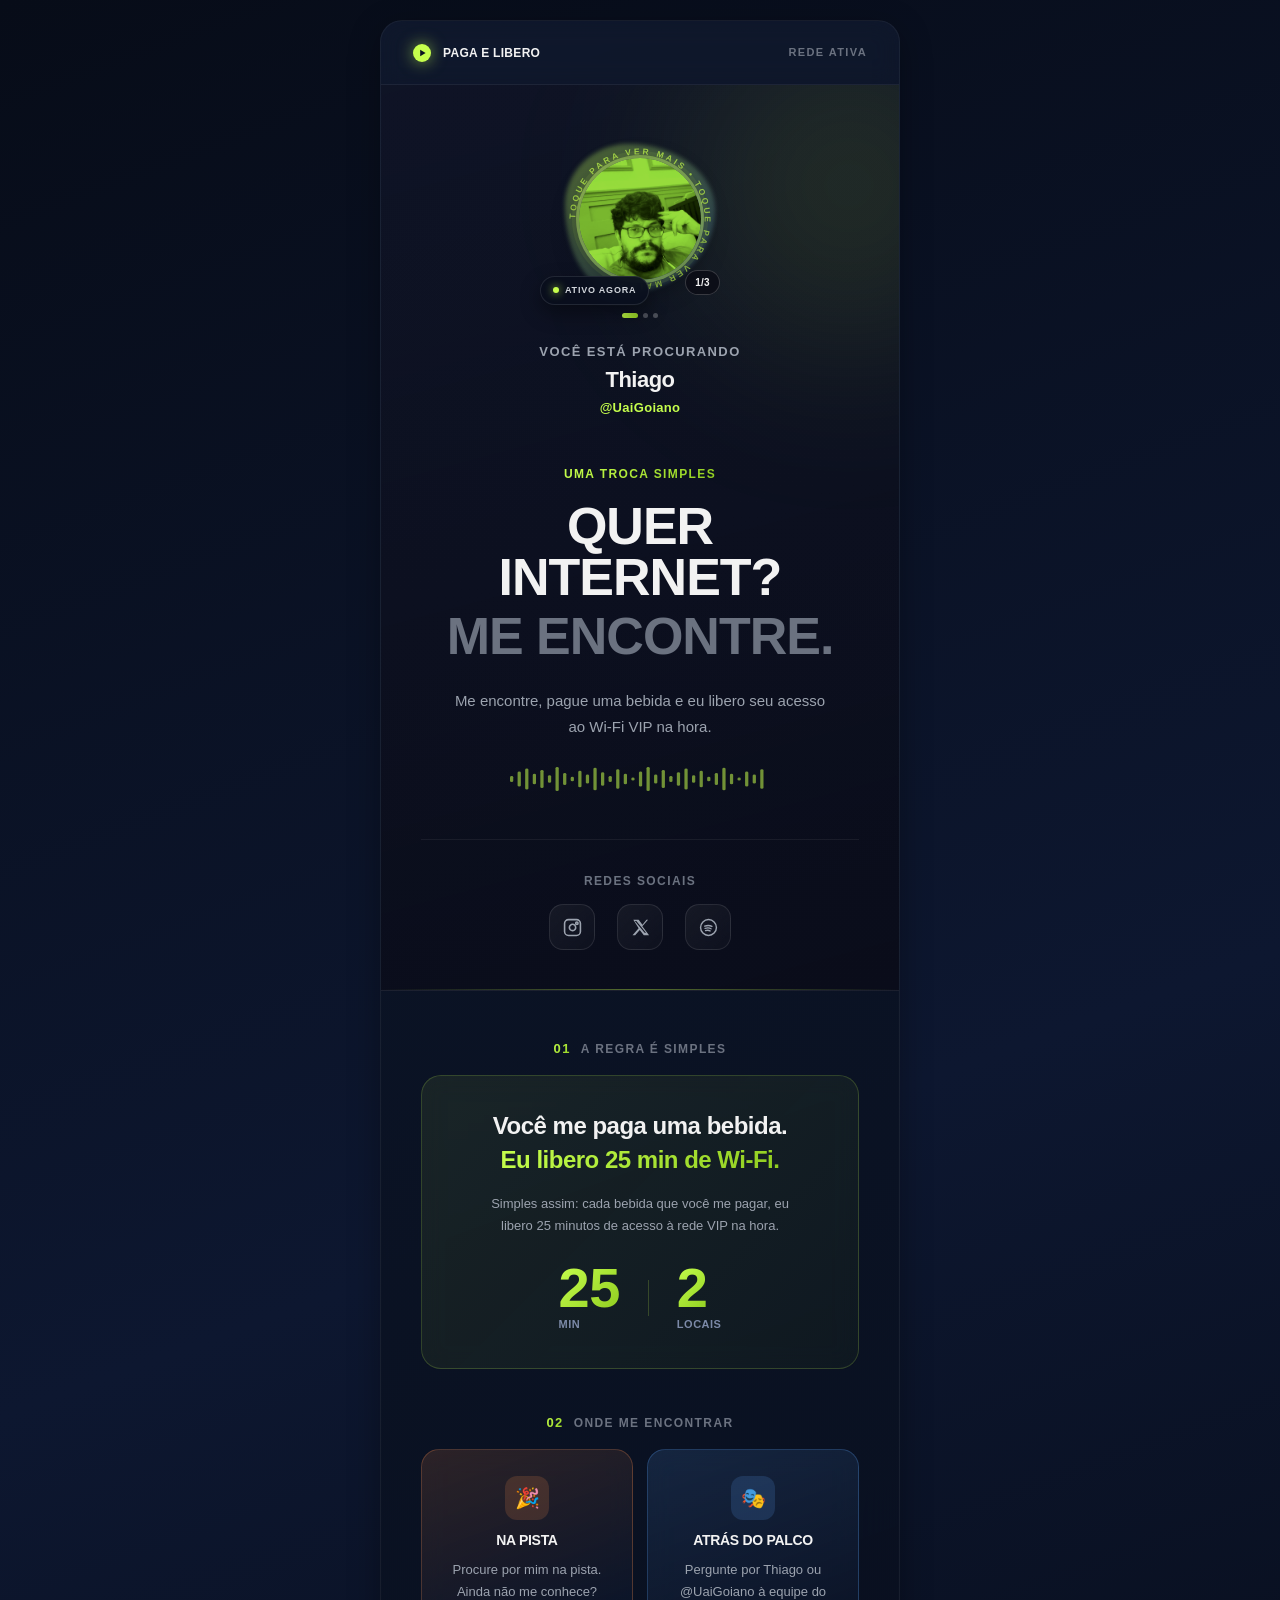
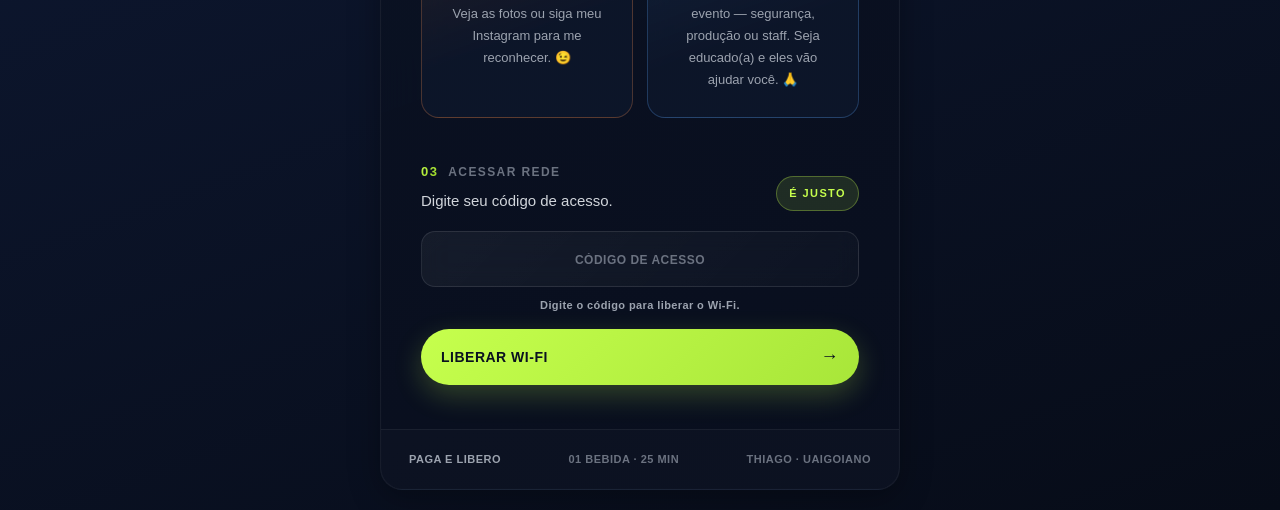
==== commit 40c24951: "Make DrinkForNet Wi-Fi reusable" ====
--- a/wifi-free.html
+++ b/wifi-free.html
@@ -651,6 +651,7 @@
 
 
 
+    <script src="config.js"></script>
     <script src="script.js"></script>
 
 </body>
--- a/style.css
+++ b/style.css
@@ -1,8 +1,5 @@
-@import url('https://api.fontshare.com/v2/css?f[]=clash-display@400,500,600,700&display=swap');
-@import url('https://fonts.googleapis.com/css2?family=Open+Sans:wght@400;500;600;700;800&display=swap');
-
-/* =========================================================
-   RESET & IMPORTS
+/* =========================================================
+   RESET
 ========================================================= */
 
 * {
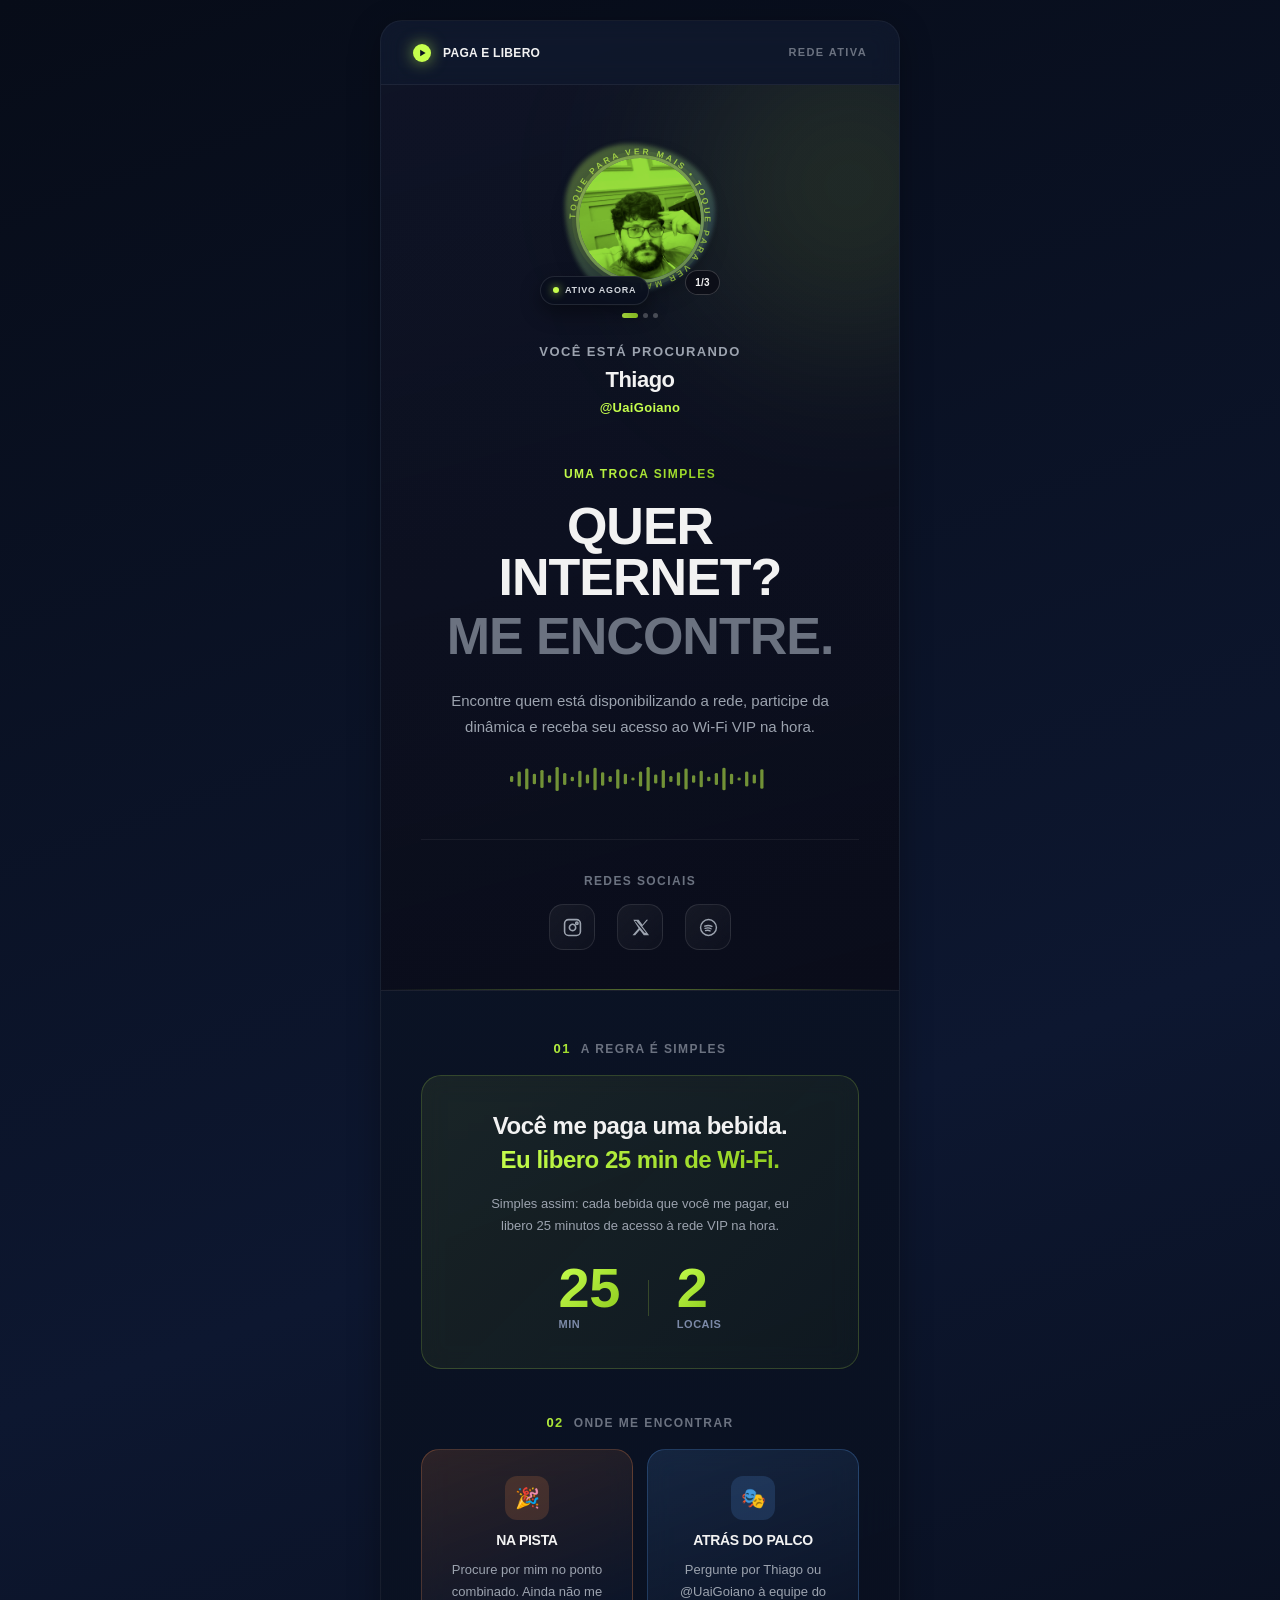
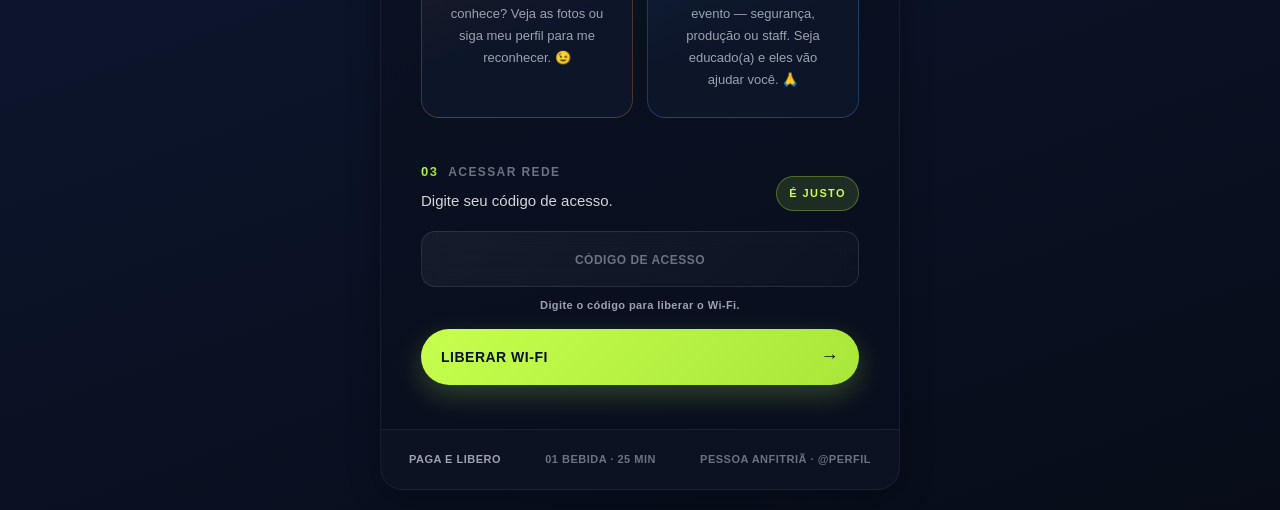
==== commit 9402d09c: "Generalize landing page host content" ====
--- a/wifi-free.html
+++ b/wifi-free.html
@@ -16,13 +16,13 @@
 
     <meta
         name="description"
-        content="Página para encontrar Thiago, liberar Wi-Fi VIP e ver fotos e redes sociais."
+        content="Página para encontrar quem disponibiliza a rede, liberar Wi-Fi VIP e ver fotos e redes sociais."
     >
 
     <link rel="preconnect" href="https://api.fontshare.com">
     <link rel="preconnect" href="https://fonts.googleapis.com">
 
-    <title>Wi-Fi VIP — Thiago</title>
+    <title>Wi-Fi VIP — Pessoa anfitriã</title>
 
     <link
         rel="stylesheet"
@@ -105,12 +105,12 @@
                                 type="button"
                                 class="profile-button"
                                 id="openGallery"
-                                aria-label="Abrir fotos de Thiago"
+                                aria-label="Abrir fotos de quem disponibiliza a rede"
                             >
 
                                 <img
                                     src="minha-foto.jpg"
-                                    alt="Thiago"
+                                    alt="Pessoa anfitriã"
                                     class="profile-photo"
                                     width="128"
                                     height="128"
@@ -137,11 +137,11 @@
                         </div>
 
                         <div class="profile-name">
-                            Thiago
+                            Pessoa anfitriã
                         </div>
 
                         <div class="profile-nickname">
-                            @UaiGoiano
+                            @perfil
                         </div>
 
                     </div>
@@ -392,7 +392,7 @@
                                 </div>
 
                                 <div class="location-description">
-                                    Procure por mim na pista. Ainda não me conhece? Veja as fotos ou siga meu <a href="https://instagram.com/uaigoiano" target="_blank" rel="noopener noreferrer" class="location-link">Instagram</a> para me reconhecer. 😉
+                                    Procure por mim no ponto combinado. Ainda não me conhece? Veja as fotos ou siga meu perfil para me reconhecer. 😉
                                 </div>
 
                             </div>
@@ -413,7 +413,7 @@
                                 </div>
 
                                 <div class="location-description">
-                                    Pergunte por Thiago ou @UaiGoiano à equipe do evento — segurança, produção ou staff. Seja educado(a) e eles vão ajudar você. 🙏
+                                    Pergunte por quem disponibiliza a rede à equipe do evento — segurança, produção ou staff. Seja educado(a) e eles vão ajudar você. 🙏
                                 </div>
 
                             </div>
@@ -545,7 +545,7 @@
                 </span>
 
                 <span>
-                    THIAGO · UAIGOIANO
+                    PESSOA ANFITRIÃ · @PERFIL
                 </span>
 
             </footer>
@@ -601,7 +601,7 @@
 
             <img
                 src="minha-foto.jpg"
-                alt="Thiago"
+                alt="Pessoa anfitriã"
                 class="gallery-image"
                 id="galleryImage"
                 width="480"
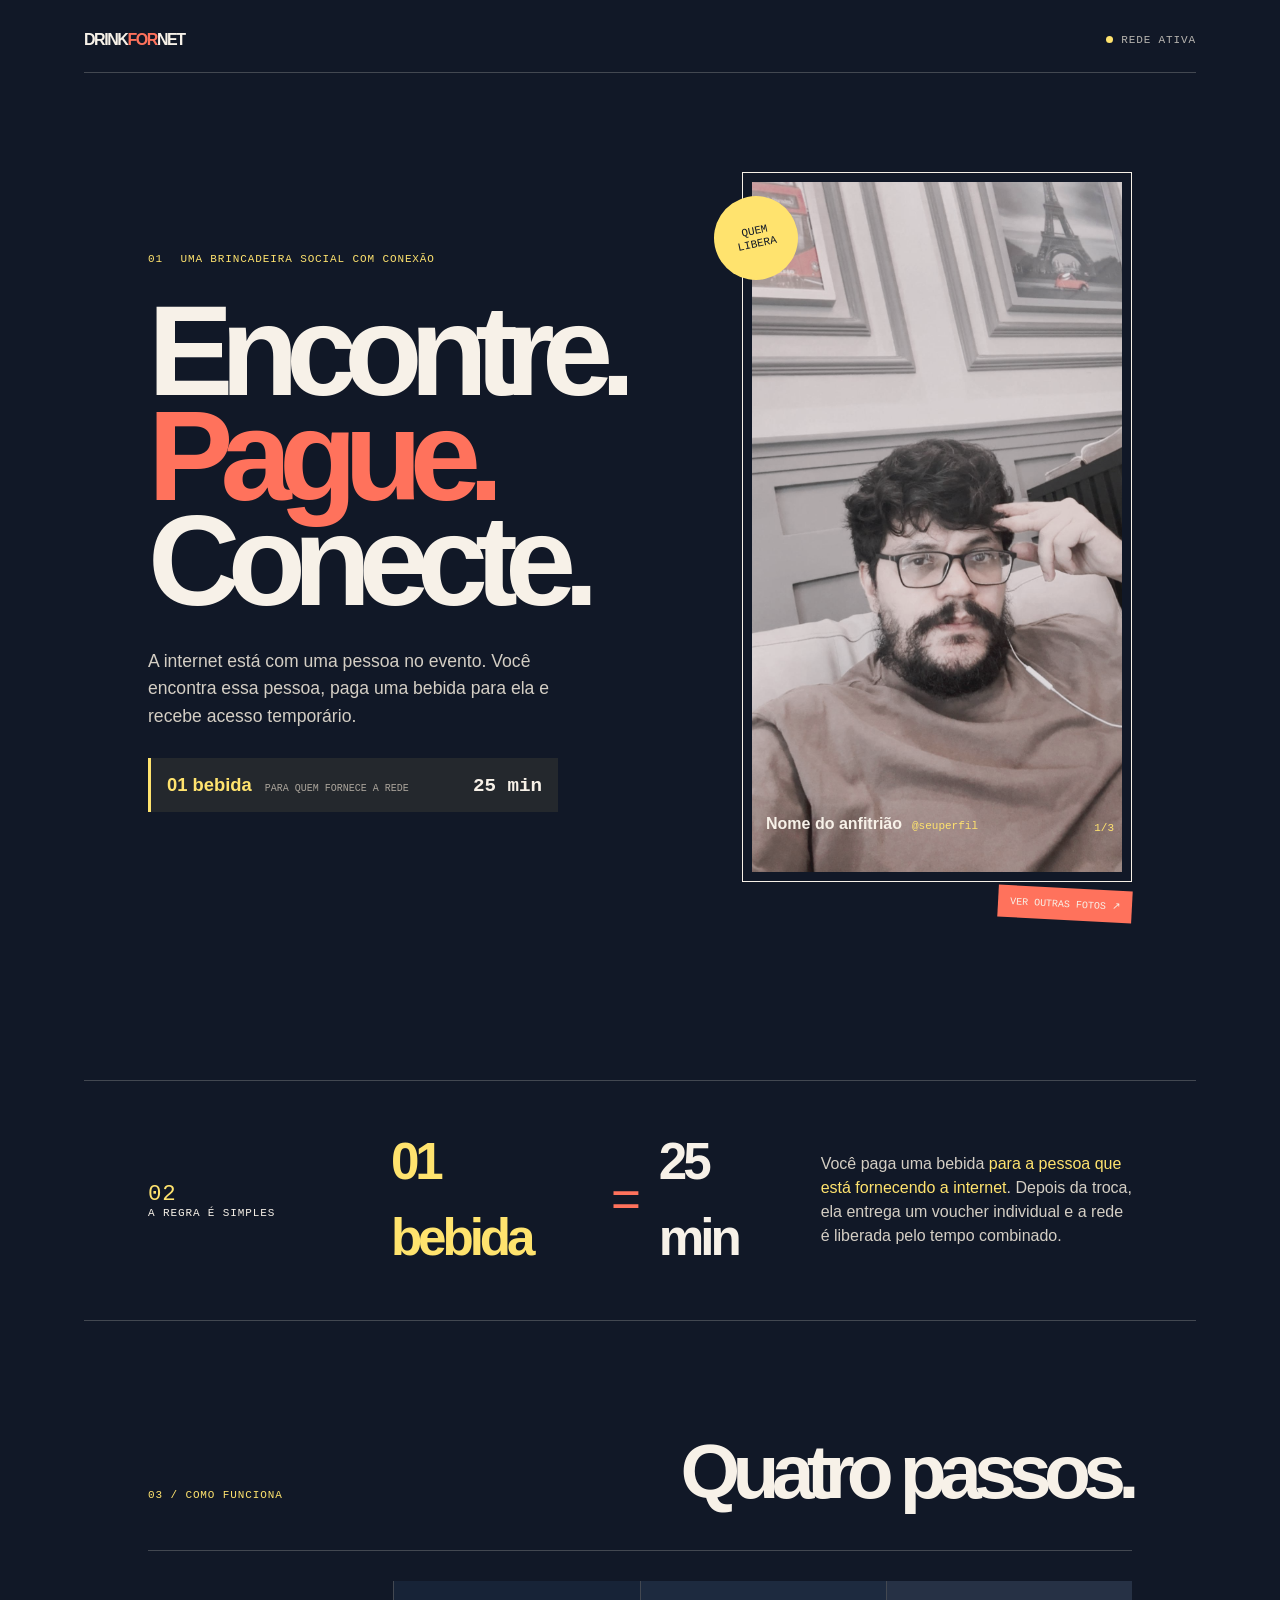
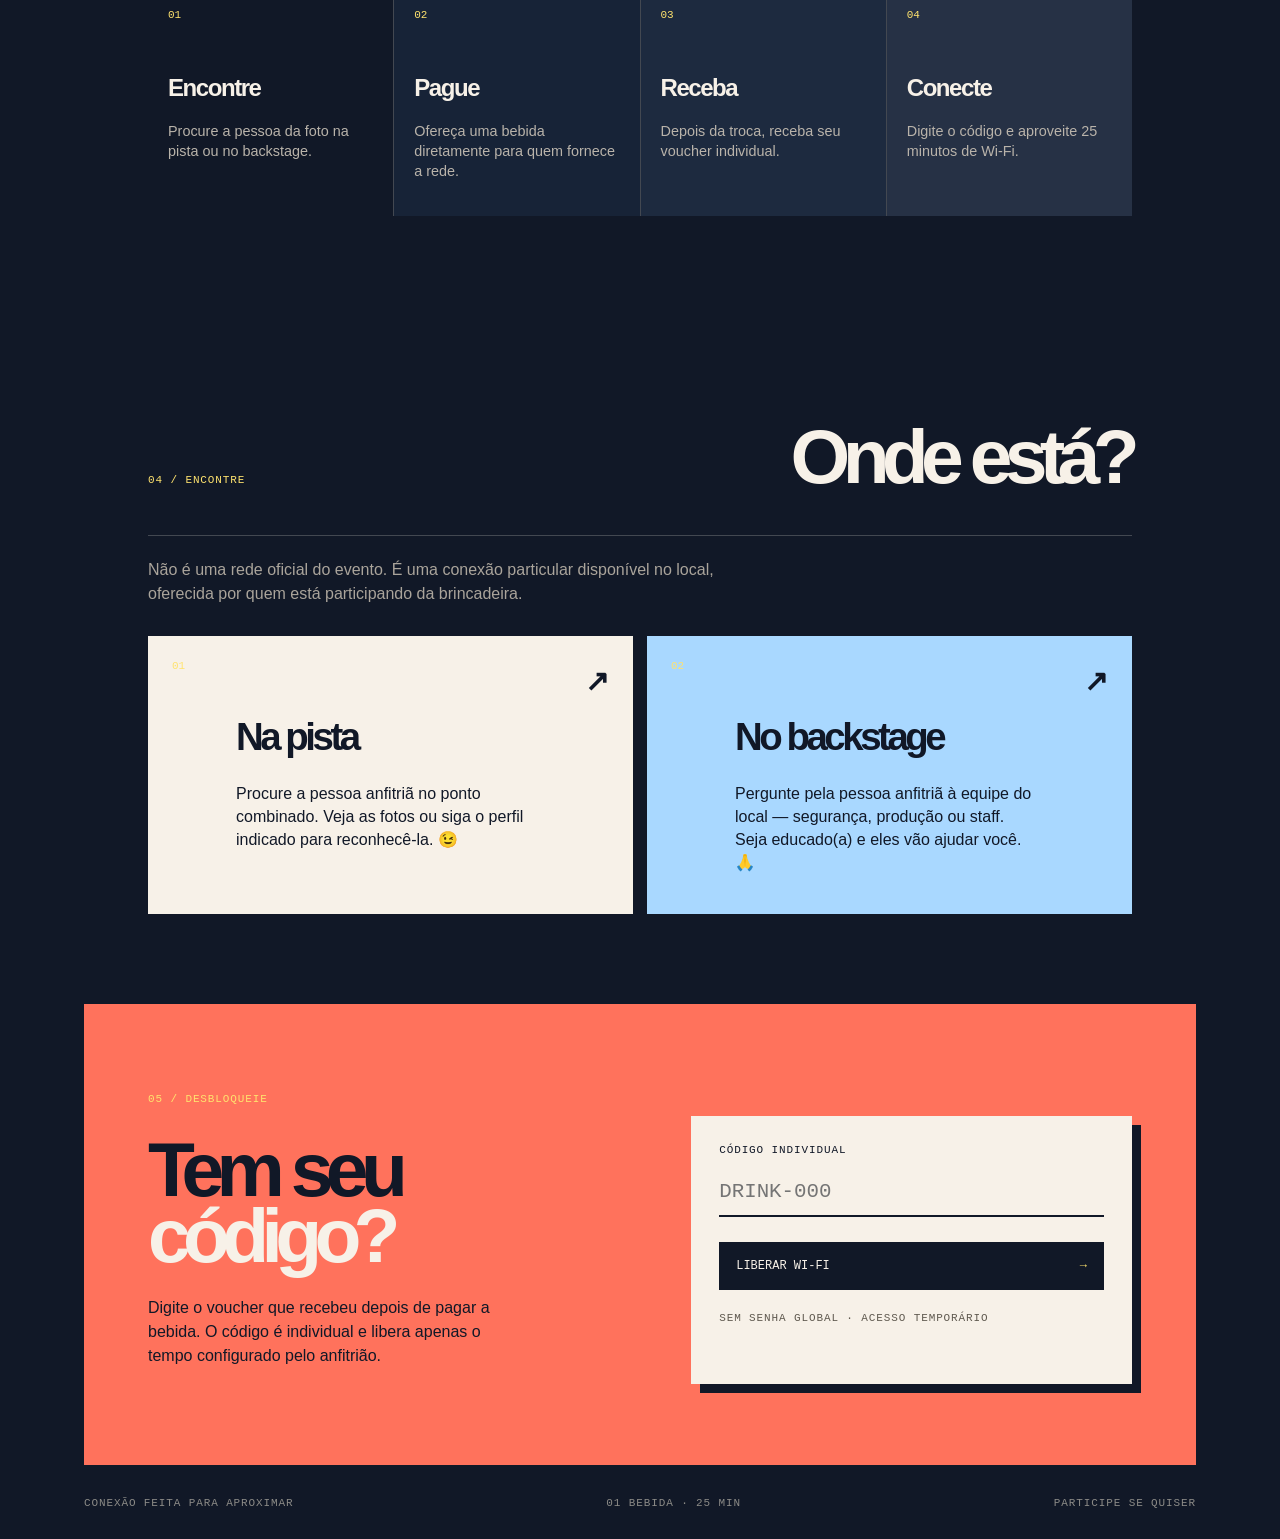
==== commit 5d614e3e: "Replace interface with responsive social Wi-Fi design" ====
--- a/wifi-free.html
+++ b/wifi-free.html
@@ -1,659 +1,113 @@
-<!DOCTYPE html>
+<!doctype html>
 <html lang="pt-BR">
-
 <head>
     <meta charset="UTF-8">
+    <meta name="viewport" content="width=device-width, initial-scale=1">
+    <meta name="theme-color" content="#111827">
+    <meta name="description" content="Página para encontrar quem disponibiliza a rede, participar da dinâmica e liberar Wi-Fi VIP.">
+    <title>Wi-Fi VIP — Pessoa anfitriã</title>
+    <link rel="stylesheet" href="style.css">
+</head>
+<body>
+    <main class="shell">
+        <header class="topbar">
+            <a class="logo" href="index.html" aria-label="DrinkForNet início">DRINK<span>FOR</span>NET</a>
+            <span class="network-status"><i></i><span>REDE ATIVA</span></span>
+        </header>
 
-    <meta
-        name="viewport"
-        content="width=device-width, initial-scale=1.0"
-    >
-
-    <meta
-        name="theme-color"
-        content="#080808"
-    >
-
-    <meta
-        name="description"
-        content="Página para encontrar quem disponibiliza a rede, liberar Wi-Fi VIP e ver fotos e redes sociais."
-    >
-
-    <link rel="preconnect" href="https://api.fontshare.com">
-    <link rel="preconnect" href="https://fonts.googleapis.com">
-
-    <title>Wi-Fi VIP — Pessoa anfitriã</title>
-
-    <link
-        rel="stylesheet"
-        href="style.css"
-    >
-</head>
-
-
-<body>
-
-    <main class="page">
-
-        <section class="card">
-
-
-            <!-- =================================================
-                 TOP BAR
-            ================================================== -->
-
-            <header class="topbar">
-
-                <div class="brand">
-
-                    <svg class="brand-mark" viewBox="0 0 20 20" aria-hidden="true">
-                        <circle cx="10" cy="10" r="10"></circle>
-                        <path d="M8 6.5 L14 10 L8 13.5 Z"></path>
-                    </svg>
-
-                    <span>PAGA E LIBERO</span>
-
+        <section class="hero">
+            <div class="hero-text">
+                <p class="kicker"><span>01</span> UMA BRINCADEIRA SOCIAL COM CONEXÃO</p>
+                <h1>Encontre.<br><span>Pague.</span><br>Conecte.</h1>
+                <p class="hero-description">A internet está com uma pessoa no evento. Você encontra essa pessoa, paga uma bebida para ela e recebe acesso temporário.</p>
+                <div class="quick-rule">
+                    <strong class="drink-rule">01 bebida</strong>
+                    <span>para quem fornece a rede</span>
+                    <strong class="access-rule">25 min</strong>
                 </div>
-
-
-                <div class="network-status">
-
-                    <span class="status-dot"></span>
-
-                    REDE ATIVA
-
+            </div>
+            <div class="portrait">
+                <div class="portrait-tag">QUEM<br>LIBERA</div>
+                <button class="portrait-button" id="openGallery" type="button" aria-label="Abrir fotos de quem disponibiliza a rede">
+                    <img id="profilePhoto" src="minha-foto.jpg" alt="Pessoa anfitriã" width="520" height="690" fetchpriority="high">
+                </button>
+                <div class="nameplate">
+                    <strong class="profile-name">Pessoa anfitriã</strong>
+                    <span class="profile-nickname">@perfil</span>
                 </div>
-
-            </header>
-
-
-
-            <!-- =================================================
-                 HERO
-            ================================================== -->
-
-            <section class="hero">
-
-
-                <!-- PROFILE -->
-
-                <div class="profile">
-
-                    <div class="profile-photo-wrap">
-
-                        <div class="profile-avatar">
-
-                            <div class="avatar-blob" aria-hidden="true"></div>
-
-                            <svg class="spin-badge" viewBox="0 0 140 140" aria-hidden="true">
-                                <defs>
-                                    <path id="spinBadgePath" d="M 70,70 m -58,0 a 58,58 0 1,1 116,0 a 58,58 0 1,1 -116,0"></path>
-                                </defs>
-                                <text>
-                                    <textPath href="#spinBadgePath" startOffset="0%">
-                                        TOQUE PARA VER MAIS • TOQUE PARA VER MAIS •
-                                    </textPath>
-                                </text>
-                            </svg>
-
-                            <div class="live-badge">
-                                <span class="live-dot"></span>
-                                ATIVO AGORA
-                            </div>
-
-                            <button
-                                type="button"
-                                class="profile-button"
-                                id="openGallery"
-                                aria-label="Abrir fotos de quem disponibiliza a rede"
-                            >
-
-                                <img
-                                    src="minha-foto.jpg"
-                                    alt="Pessoa anfitriã"
-                                    class="profile-photo"
-                                    width="128"
-                                    height="128"
-                                    fetchpriority="high"
-                                    decoding="async"
-                                >
-
-                                <span class="photo-hint">+</span>
-
-                            </button>
-
-                            <span class="photo-badge" id="photoCounter">1/3</span>
-
-                        </div>
-
-                        <div class="photo-dots" id="photoDots"></div>
-
-                    </div>
-
-                    <div class="profile-info">
-
-                        <div class="profile-eyebrow">
-                            VOCÊ ESTÁ PROCURANDO
-                        </div>
-
-                        <div class="profile-name">
-                            Pessoa anfitriã
-                        </div>
-
-                        <div class="profile-nickname">
-                            @perfil
-                        </div>
-
-                    </div>
-
-                </div>
-
-
-
-                <!-- HERO LABEL -->
-
-                <div class="hero-label">
-                    UMA TROCA SIMPLES
-                </div>
-
-
-
-                <!-- HERO TITLE -->
-
-                <h1>
-
-                    Quer internet?
-
-                    <span>Me encontre.</span>
-
-                </h1>
-
-
-
-                <!-- DESCRIPTION -->
-
-                <p class="hero-description">
-
-                    Me encontre, pague uma bebida
-                    e eu libero seu acesso ao Wi-Fi VIP
-                    na hora.
-
-                </p>
-
-                <!-- WAVEFORM -->
-
-                <svg class="waveform" viewBox="0 0 240 32" preserveAspectRatio="none" aria-hidden="true">
-                    <rect x="0" y="12" width="3" height="8" rx="1.5"></rect>
-                    <rect x="7" y="6" width="3" height="20" rx="1.5"></rect>
-                    <rect x="14" y="2" width="3" height="28" rx="1.5"></rect>
-                    <rect x="21" y="9" width="3" height="14" rx="1.5"></rect>
-                    <rect x="28" y="4" width="3" height="24" rx="1.5"></rect>
-                    <rect x="35" y="11" width="3" height="10" rx="1.5"></rect>
-                    <rect x="42" y="0" width="3" height="32" rx="1.5"></rect>
-                    <rect x="49" y="8" width="3" height="16" rx="1.5"></rect>
-                    <rect x="56" y="13" width="3" height="6" rx="1.5"></rect>
-                    <rect x="63" y="5" width="3" height="22" rx="1.5"></rect>
-                    <rect x="70" y="10" width="3" height="12" rx="1.5"></rect>
-                    <rect x="77" y="1" width="3" height="30" rx="1.5"></rect>
-                    <rect x="84" y="7" width="3" height="18" rx="1.5"></rect>
-                    <rect x="91" y="12" width="3" height="8" rx="1.5"></rect>
-                    <rect x="98" y="3" width="3" height="26" rx="1.5"></rect>
-                    <rect x="105" y="9" width="3" height="14" rx="1.5"></rect>
-                    <rect x="112" y="14" width="3" height="4" rx="1.5"></rect>
-                    <rect x="119" y="6" width="3" height="20" rx="1.5"></rect>
-                    <rect x="126" y="0" width="3" height="32" rx="1.5"></rect>
-                    <rect x="133" y="10" width="3" height="12" rx="1.5"></rect>
-                    <rect x="140" y="4" width="3" height="24" rx="1.5"></rect>
-                    <rect x="147" y="12" width="3" height="8" rx="1.5"></rect>
-                    <rect x="154" y="7" width="3" height="18" rx="1.5"></rect>
-                    <rect x="161" y="2" width="3" height="28" rx="1.5"></rect>
-                    <rect x="168" y="11" width="3" height="10" rx="1.5"></rect>
-                    <rect x="175" y="5" width="3" height="22" rx="1.5"></rect>
-                    <rect x="182" y="13" width="3" height="6" rx="1.5"></rect>
-                    <rect x="189" y="8" width="3" height="16" rx="1.5"></rect>
-                    <rect x="196" y="1" width="3" height="30" rx="1.5"></rect>
-                    <rect x="203" y="9" width="3" height="14" rx="1.5"></rect>
-                    <rect x="210" y="14" width="3" height="4" rx="1.5"></rect>
-                    <rect x="217" y="6" width="3" height="20" rx="1.5"></rect>
-                    <rect x="224" y="10" width="3" height="12" rx="1.5"></rect>
-                    <rect x="231" y="3" width="3" height="26" rx="1.5"></rect>
-                </svg>
-
-
-
-                <!-- SOCIAL -->
-
-                <div class="social-area">
-
-                    <div class="social-title">
-                        REDES SOCIAIS
-                    </div>
-
-                    <div class="social-links">
-
-                        <!-- INSTAGRAM -->
-
-                        <a
-                            href="https://instagram.com/uaigoiano"
-                            class="social-link"
-                            target="_blank"
-                            rel="noopener noreferrer"
-                            aria-label="Siga-me no Instagram"
-                        >
-
-                            <svg class="social-icon instagram-icon" viewBox="0 0 24 24" fill="none" stroke="currentColor" stroke-width="2" stroke-linecap="round" stroke-linejoin="round">
-                                <rect x="2" y="2" width="20" height="20" rx="5" ry="5"></rect>
-                                <path d="M16 11.37A4 4 0 1 1 12.63 8 4 4 0 0 1 16 11.37z"></path>
-                                <circle cx="17.5" cy="6.5" r="1.5"></circle>
-                            </svg>
-
-                        </a>
-
-                        <!-- X / TWITTER -->
-
-                        <a
-                            href="https://x.com/uaigoiano"
-                            class="social-link"
-                            target="_blank"
-                            rel="noopener noreferrer"
-                            aria-label="Siga-me no X"
-                        >
-
-                            <svg class="social-icon x-icon" viewBox="0 0 24 24" fill="currentColor">
-                                <path d="M18.244 2.25h3.308l-7.227 8.26 8.502 11.24h-6.627l-5.1-6.694-5.867 6.694h-3.306l7.73-8.835L2.882 2.25h6.791l4.789 6.335 5.082-6.335zM17.169 18.75h1.829L6.736 3.944H4.771l12.398 14.806z"></path>
-                            </svg>
-
-                        </a>
-
-                        <!-- SPOTIFY -->
-
-                        <a
-                            href="https://open.spotify.com/user/mfdokoziencx1cd55rnlstufv?si=697fcc00c507499a"
-                            class="social-link"
-                            target="_blank"
-                            rel="noopener noreferrer"
-                            aria-label="Siga-me no Spotify"
-                        >
-
-                            <svg class="social-icon spotify-icon" viewBox="0 0 24 24" fill="none" stroke="currentColor" stroke-width="1.8" stroke-linecap="round">
-                                <circle cx="12" cy="12" r="10"></circle>
-                                <path d="M7.2 10.2c3-1 6.8-.9 9.1.4"></path>
-                                <path d="M7.7 13.1c2.5-.8 5.6-.7 7.5.5"></path>
-                                <path d="M8.3 15.9c1.9-.6 4.1-.5 5.7.4"></path>
-                            </svg>
-
-                        </a>
-
-                    </div>
-
-                </div>
-
-            </section>
-
-
-
-            <!-- =================================================
-                 ACCESS CONTENT
-            ================================================== -->
-
-            <section class="content">
-
-
-                <!-- =================================================
-                     ACCESS PROMISE
-                ================================================== -->
-
-                <div class="section-block">
-
-                    <div class="section-heading centered">
-                        <span>01</span>
-                        A REGRA É SIMPLES
-                    </div>
-
-                    <div class="access-promise">
-
-                        <div class="access-copy-values">
-
-                            <strong>
-                                Você me paga uma bebida.
-                            </strong>
-
-                            <strong class="accent-text">
-                                Eu libero 25 min de Wi-Fi.
-                            </strong>
-
-                        </div>
-
-                        <p>
-                            Simples assim: cada bebida que você
-                            me pagar, eu libero 25 minutos de
-                            acesso à rede VIP na hora.
-                        </p>
-
-                        <div class="access-stats">
-
-                            <div class="access-time-chip">
-
-                                <strong>
-                                    25
-                                </strong>
-
-                                <span>
-                                    MIN
-                                </span>
-
-                            </div>
-
-                            <div class="access-stats-divider"></div>
-
-                            <div class="access-time-chip">
-
-                                <strong>
-                                    2
-                                </strong>
-
-                                <span>
-                                    LOCAIS
-                                </span>
-
-                            </div>
-
-                        </div>
-
-                    </div>
-
-                </div>
-
-
-
-                <!-- =================================================
-                     LOCATION
-                ================================================== -->
-
-                <div class="section-block">
-
-                    <div class="section-heading centered">
-                        <span>02</span>
-                        ONDE ME ENCONTRAR
-                    </div>
-
-                    <div class="locations">
-
-                        <div class="location">
-
-                            <div class="location-icon">
-                                🎉
-                            </div>
-
-                            <div class="location-content">
-
-                                <div class="location-title">
-                                    NA PISTA
-                                </div>
-
-                                <div class="location-description">
-                                    Procure por mim no ponto combinado. Ainda não me conhece? Veja as fotos ou siga meu perfil para me reconhecer. 😉
-                                </div>
-
-                            </div>
-
-                        </div>
-
-
-                        <div class="location">
-
-                            <div class="location-icon">
-                                🎭
-                            </div>
-
-                            <div class="location-content">
-
-                                <div class="location-title">
-                                    ATRÁS DO PALCO
-                                </div>
-
-                                <div class="location-description">
-                                    Pergunte por quem disponibiliza a rede à equipe do evento — segurança, produção ou staff. Seja educado(a) e eles vão ajudar você. 🙏
-                                </div>
-
-                            </div>
-
-                        </div>
-
-                    </div>
-
-                </div>
-
-
-
-                <!-- =================================================
-                     VOUCHER
-                ================================================== -->
-
-                <div class="voucher-section">
-
-
-                    <div class="voucher-top">
-
-                        <div>
-
-                            <div class="section-heading">
-
-                                <span>03</span>
-
-                                ACESSAR REDE
-
-                            </div>
-
-                            <div class="voucher-title">
-                                Digite seu código de acesso.
-                            </div>
-
-                        </div>
-
-
-                        <span class="voucher-tag">
-                            É JUSTO
-                        </span>
-
-                    </div>
-
-
-
-                    <form
-                        method="POST"
-                        action="$authaction"
-                        id="voucherForm"
-                    >
-
-                        <input
-                            type="hidden"
-                            name="tok"
-                            value="$tok"
-                        >
-
-                        <input
-                            type="hidden"
-                            name="redir"
-                            value="$redir"
-                        >
-
-                        <label
-                            class="sr-only"
-                            for="voucher"
-                        >
-                            Código de acesso
-                        </label>
-
-                        <input
-                            type="text"
-                            name="voucher"
-                            id="voucher"
-                            placeholder="CÓDIGO DE ACESSO"
-                            required
-                            autocomplete="off"
-                            autocapitalize="characters"
-                            spellcheck="false"
-                            inputmode="text"
-                            aria-describedby="voucherHelp"
-                            aria-invalid="false"
-                        >
-
-                        <p
-                            id="voucherHelp"
-                            class="form-help"
-                            aria-live="polite"
-                        >
-                            Digite o código para liberar o Wi‑Fi.
-                        </p>
-
-                        <button
-                            type="submit"
-                            id="submitButton"
-                        >
-
-                            <span>
-                                LIBERAR WI-FI
-                            </span>
-
-                            <span class="button-arrow">
-                                →
-                            </span>
-
-                        </button>
-
-                    </form>
-
-                </div>
-
-            </section>
-
-
-
-            <!-- =================================================
-                 FOOTER
-            ================================================== -->
-
-            <footer class="footer">
-
-                <span>
-                    PAGA E LIBERO
-                </span>
-
-                <span>
-                    01 BEBIDA · 25 MIN
-                </span>
-
-                <span>
-                    PESSOA ANFITRIÃ · @PERFIL
-                </span>
-
-            </footer>
-
+                <span class="photo-counter" id="photoCounter">1/3</span>
+                <button class="gallery-trigger" type="button" aria-label="Ver outras fotos" id="galleryHint">VER OUTRAS FOTOS ↗</button>
+            </div>
+            <nav class="social-links" aria-label="Redes sociais da pessoa anfitriã">
+                <a class="social-link" href="" target="_blank" rel="noopener noreferrer" aria-label="Instagram">
+                    <svg viewBox="0 0 24 24" aria-hidden="true"><rect x="3" y="3" width="18" height="18" rx="5"></rect><circle cx="12" cy="12" r="4"></circle><circle cx="17.5" cy="6.5" r="1"></circle></svg><span>Instagram</span>
+                </a>
+                <a class="social-link" href="" target="_blank" rel="noopener noreferrer" aria-label="X">
+                    <svg viewBox="0 0 24 24" aria-hidden="true"><path d="M5 4 19 20M19 4 5 20"></path></svg><span>X</span>
+                </a>
+                <a class="social-link" href="" target="_blank" rel="noopener noreferrer" aria-label="Spotify">
+                    <svg viewBox="0 0 24 24" aria-hidden="true"><circle cx="12" cy="12" r="9"></circle><path d="M7 10.2c3.4-1 6.8-.7 10 .8M7.5 13.2c2.8-.7 5.6-.4 8.2.8M8.5 16c2.2-.4 4.3-.2 6.2.6"></path></svg><span>Spotify</span>
+                </a>
+            </nav>
         </section>
 
+        <section class="rule">
+            <div class="rule-label"><span>02</span><br>A REGRA É SIMPLES</div>
+            <div class="rule-main"><strong class="drink-rule">01 bebida</strong><span>=</span><strong><span class="access-minutes">25</span> min</strong></div>
+            <p>Você paga uma bebida <em>para a pessoa que está fornecendo a internet</em>. Depois da troca, ela entrega um voucher individual e a rede é liberada pelo tempo combinado.</p>
+        </section>
+
+        <section class="how-it-works">
+            <div class="section-head"><span>03 / COMO FUNCIONA</span><h2>Quatro passos.</h2></div>
+            <div class="steps">
+                <article><b>01</b><h3>Encontre</h3><p>Procure a pessoa da foto na pista ou no backstage.</p></article>
+                <article><b>02</b><h3>Pague</h3><p>Ofereça uma bebida diretamente para quem fornece a rede.</p></article>
+                <article><b>03</b><h3>Receba</h3><p>Depois da troca, receba seu voucher individual.</p></article>
+                <article><b>04</b><h3>Conecte</h3><p>Digite o código e aproveite <span class="access-minutes">25</span> minutos de Wi-Fi.</p></article>
+            </div>
+        </section>
+
+        <section class="find">
+            <div class="section-head"><span>04 / ENCONTRE</span><h2>Onde está?</h2></div>
+            <p class="find-intro">Não é uma rede oficial do evento. É uma conexão particular disponível no local, oferecida por quem está participando da brincadeira.</p>
+            <div class="places">
+                <article class="place"><span class="place-number">01</span><div><h3>Na pista</h3><p class="location-on-floor">Procure a pessoa entre a galera. Use a foto e o perfil para reconhecer.</p></div><b>↗</b></article>
+                <article class="place place-alt"><span class="place-number">02</span><div><h3>No backstage</h3><p class="location-backstage">Pergunte à produção, ao staff ou à segurança pela pessoa anfitriã da rede.</p></div><b>↗</b></article>
+            </div>
+        </section>
+
+        <section class="voucher">
+            <div class="voucher-intro"><span>05 / DESBLOQUEIE</span><h2>Tem seu<br><em>código?</em></h2><p>Digite o voucher que recebeu depois de pagar a bebida. O código é individual e libera apenas o tempo configurado pelo anfitrião.</p></div>
+            <form method="POST" action="$authaction" id="voucherForm" aria-label="Liberar acesso Wi-Fi">
+                <input type="hidden" name="tok" value="$tok">
+                <input type="hidden" name="redir" value="$redir">
+                <label for="voucher">Código individual</label>
+                <input type="text" name="voucher" id="voucher" placeholder="DRINK-000" required autocomplete="one-time-code" autocapitalize="characters" spellcheck="false" aria-describedby="voucherHelp" aria-invalid="false">
+                <button type="submit" id="submitButton">LIBERAR WI-FI <span aria-hidden="true">→</span></button>
+                <small id="voucherHelp">Sem senha global · acesso temporário</small>
+                <p class="voucher-state" id="voucherState" role="status" aria-live="polite"></p>
+            </form>
+        </section>
+
+        <footer><span>conexão feita para aproximar</span><span class="footer-offer">01 BEBIDA · 25 MIN</span><span>participe se quiser</span></footer>
     </main>
 
-
-
-    <!-- =====================================================
-         GALLERY
-    ====================================================== -->
-
-    <div
-        class="gallery"
-        id="gallery"
-        aria-hidden="true"
-        aria-modal="true"
-        role="dialog"
-        aria-labelledby="galleryCaption"
-    >
-
-        <div
-            class="gallery-backdrop"
-            id="galleryBackdrop"
-        ></div>
-
-
-        <div class="gallery-content">
-
-            <div class="gallery-glow" aria-hidden="true"></div>
-
-            <button
-                type="button"
-                class="gallery-close"
-                id="closeGallery"
-                aria-label="Fechar galeria"
-            >
-                <svg viewBox="0 0 24 24" fill="none" stroke="currentColor" stroke-width="2" stroke-linecap="round">
-                    <path d="M6 6 L18 18 M18 6 L6 18"></path>
-                </svg>
-            </button>
-
-
-            <div
-                class="gallery-counter"
-                id="galleryCounter"
-            >
-                01 / 03
+    <div class="gallery" id="gallery" aria-hidden="true" aria-modal="true" role="dialog" aria-labelledby="galleryTitle">
+        <div class="gallery-backdrop" id="galleryBackdrop"></div>
+        <div class="gallery-panel">
+            <button class="gallery-close" id="closeGallery" type="button" aria-label="Fechar galeria">×</button>
+            <p class="kicker">A PESSOA DA REDE</p>
+            <h2 id="galleryTitle">Mais fotos.</h2>
+            <img class="gallery-image" id="galleryImage" src="minha-foto.jpg" alt="Pessoa anfitriã — foto 1" width="520" height="690">
+            <div class="gallery-controls">
+                <button id="galleryPrev" type="button" aria-label="Foto anterior">←</button>
+                <span id="galleryCounter">01 / 03</span>
+                <button id="galleryNext" type="button" aria-label="Próxima foto">→</button>
             </div>
-
-
-            <img
-                src="minha-foto.jpg"
-                alt="Pessoa anfitriã"
-                class="gallery-image"
-                id="galleryImage"
-                width="480"
-                height="640"
-                loading="lazy"
-                decoding="async"
-            >
-
-
-            <button
-                type="button"
-                class="gallery-prev"
-                id="galleryPrev"
-                aria-label="Foto anterior"
-            >
-                <svg viewBox="0 0 24 24" fill="none" stroke="currentColor" stroke-width="2.2" stroke-linecap="round" stroke-linejoin="round">
-                    <path d="M15 6 L9 12 L15 18"></path>
-                </svg>
-            </button>
-
-
-            <button
-                type="button"
-                class="gallery-next"
-                id="galleryNext"
-                aria-label="Próxima foto"
-            >
-                <svg viewBox="0 0 24 24" fill="none" stroke="currentColor" stroke-width="2.2" stroke-linecap="round" stroke-linejoin="round">
-                    <path d="M9 6 L15 12 L9 18"></path>
-                </svg>
-            </button>
-
-
-            <div
-                class="gallery-dots"
-                id="galleryDots"
-            ></div>
-
-
-            <div class="gallery-caption" id="galleryCaption">
-                É esse cara que você está procurando.
-            </div>
-
+            <div class="gallery-dots" id="galleryDots"></div>
         </div>
-
     </div>
-
-
-
     <script src="config.js"></script>
     <script src="script.js"></script>
-
 </body>
-
-</html>+</html>
--- a/style.css
+++ b/style.css
@@ -1,2337 +1,3 @@
-/* =========================================================
-   RESET
-========================================================= */
-
-* {
-    box-sizing: border-box;
-    margin: 0;
-    padding: 0;
-}
-
-html {
-    background: #0a1120;
-}
-
-:focus-visible {
-    outline: 2px solid #c6ff4d;
-    outline-offset: 3px;
-}
-
-body {
-    min-height: 100vh;
-    padding: 20px;
-
-    background:
-        linear-gradient(
-            135deg,
-            #0a1120 0%,
-            #111f3d 50%,
-            #0a1120 100%
-        );
-
-    color: #f2f2f2;
-    font-family: 'Open Sans', -apple-system, BlinkMacSystemFont, 'Segoe UI', sans-serif;
-    font-size: 16px;
-    line-height: 1.5;
-
-    -webkit-font-smoothing: antialiased;
-    -moz-osx-font-smoothing: grayscale;
-    text-rendering: optimizeLegibility;
-}
-
-
-/* =========================================================
-   PAGE LAYOUT
-========================================================= */
-
-.page {
-    width: 100%;
-    max-width: 520px;
-    margin: 0 auto;
-}
-
-/* =========================================================
-   CARD CONTAINER
-========================================================= */
-
-.card {
-    position: relative;
-    width: 100%;
-    overflow: hidden;
-
-    background: 
-        linear-gradient(
-            135deg,
-            rgba(16, 26, 48, 0.85) 0%,
-            rgba(11, 18, 36, 0.92) 100%
-        );
-
-    backdrop-filter: blur(20px);
-    -webkit-backdrop-filter: blur(20px);
-
-    border: 1px solid rgba(255, 255, 255, 0.08);
-    border-radius: 24px;
-
-    box-shadow:
-        0 8px 32px rgba(0, 0, 0, 0.3),
-        0 0 1px rgba(255, 255, 255, 0.1) inset;
-
-    transition: all 0.4s cubic-bezier(0.165, 0.84, 0.44, 1);
-}
-
-.card:hover {
-    border-color: rgba(255, 255, 255, 0.12);
-    box-shadow:
-        0 12px 48px rgba(0, 0, 0, 0.4),
-        0 0 1px rgba(255, 255, 255, 0.15) inset;
-}
-
-
-/* =========================================================
-   TOP BAR / HEADER
-========================================================= */
-
-.topbar {
-    height: 64px;
-    display: flex;
-    align-items: center;
-    justify-content: space-between;
-    padding: 0 32px;
-
-    border-bottom: 1px solid rgba(255, 255, 255, 0.06);
-    background: rgba(255, 255, 255, 0.01);
-
-    backdrop-filter: blur(10px);
-}
-
-.brand {
-    display: flex;
-    align-items: center;
-    gap: 12px;
-
-    color: #f2f2f2;
-    font-size: 12px;
-    font-weight: 700;
-    letter-spacing: 0.5px;
-    text-transform: uppercase;
-}
-
-.brand-mark {
-    width: 18px;
-    height: 18px;
-    flex-shrink: 0;
-
-    filter: drop-shadow(0 0 8px rgba(198, 255, 77, 0.6));
-
-    animation: pulse-glow 2.5s ease-in-out infinite;
-}
-
-.brand-mark circle {
-    fill: #c6ff4d;
-}
-
-.brand-mark path {
-    fill: #0a1120;
-}
-
-@keyframes pulse-glow {
-    0%, 100% { 
-        filter: drop-shadow(0 0 6px rgba(198, 255, 77, 0.5));
-    }
-    50% { 
-        filter: drop-shadow(0 0 12px rgba(198, 255, 77, 0.85));
-    }
-}
-
-.network-status {
-    display: flex;
-    align-items: center;
-    gap: 8px;
-
-    color: #6b7280;
-    font-size: 11px;
-    font-weight: 600;
-    letter-spacing: 0.5px;
-    text-transform: uppercase;
-
-    transition: color 0.3s ease;
-}
-
-.network-status:hover {
-    color: #c6ff4d;
-}
-
-.status-dot {
-    width: 6px;
-    height: 6px;
-    border-radius: 50%;
-
-    background: linear-gradient(135deg, #10b981, #06b6d4);
-    
-    box-shadow: 0 0 12px rgba(16, 185, 129, 0.6);
-
-    animation: status-pulse 1.5s ease-in-out infinite;
-}
-
-@keyframes status-pulse {
-    0%, 100% { 
-        transform: scale(1);
-        opacity: 1;
-    }
-    50% { 
-        transform: scale(1.2);
-        opacity: 0.8;
-    }
-}
-
-
-/* =========================================================
-   HERO SECTION
-========================================================= */
-
-.hero {
-    position: relative;
-    display: flex;
-    flex-direction: column;
-    align-items: center;
-    text-align: center;
-    padding: 56px 40px 40px;
-    overflow: hidden;
-
-    border-bottom: 1px solid rgba(255, 255, 255, 0.06);
-    background: 
-        linear-gradient(
-            165deg,
-            rgba(20, 20, 35, 0.4) 0%,
-            rgba(10, 10, 20, 0.6) 100%
-        );
-}
-
-.hero::before {
-    content: "";
-    position: absolute;
-    width: 400px;
-    height: 400px;
-    right: -150px;
-    top: -100px;
-
-    border-radius: 50%;
-    background: 
-        radial-gradient(
-            circle,
-            rgba(198, 255, 77, 0.15),
-            transparent
-        );
-
-    filter: blur(80px);
-    pointer-events: none;
-    animation: float 8s ease-in-out infinite;
-}
-
-@keyframes float {
-    0%, 100% { transform: translateY(0px); }
-    50% { transform: translateY(30px); }
-}
-
-.hero::after {
-    content: "";
-    position: absolute;
-    left: 0;
-    right: 0;
-    bottom: 0;
-    height: 1px;
-
-    background:
-        linear-gradient(
-            90deg,
-            transparent,
-            rgba(198, 255, 77, 0.4),
-            transparent
-        );
-}
-
-
-/* =========================================================
-   PROFILE SECTION
-========================================================= */
-
-.profile {
-    position: relative;
-    z-index: 2;
-    display: flex;
-    flex-direction: column;
-    align-items: center;
-    justify-content: center;
-    text-align: center;
-    gap: 18px;
-    margin-bottom: 40px;
-}
-
-.profile-photo-wrap {
-    display: flex;
-    flex-direction: column;
-    align-items: center;
-    gap: 12px;
-}
-
-.profile-button {
-    position: relative;
-    width: 128px;
-    height: 128px;
-    flex-shrink: 0;
-    padding: 0;
-    border: 0;
-    border-radius: 50%;
-    background: linear-gradient(135deg, rgba(255, 255, 255, 0.1), rgba(255, 255, 255, 0.05));
-    cursor: pointer;
-    overflow: hidden;
-
-    transition: all 0.3s cubic-bezier(0.165, 0.84, 0.44, 1);
-    backdrop-filter: blur(10px);
-    border: 3px solid rgba(198, 255, 77, 0.35);
-    box-shadow:
-        0 0 0 4px rgba(198, 255, 77, 0.08),
-        0 8px 24px rgba(0, 0, 0, 0.35);
-}
-
-.profile-button:hover {
-    border-color: rgba(198, 255, 77, 0.7);
-    box-shadow:
-        0 0 0 4px rgba(198, 255, 77, 0.14),
-        0 16px 40px rgba(198, 255, 77, 0.25);
-    transform: translateY(-4px);
-}
-
-.profile-button:hover .photo-hint {
-    opacity: 1;
-    transform: scale(1.2);
-}
-
-.profile-photo {
-    display: block;
-    width: 100%;
-    height: 100%;
-    object-fit: cover;
-    border-radius: 50%;
-
-    filter: grayscale(1) sepia(0.55) hue-rotate(45deg) saturate(4.5) brightness(0.82) contrast(1.12);
-    transition: filter 0.4s ease;
-}
-
-.profile-button:hover .profile-photo {
-    filter: grayscale(1) sepia(0.55) hue-rotate(45deg) saturate(5.5) brightness(0.7) contrast(1.15);
-}
-
-.photo-hint {
-    position: absolute;
-    inset: 0;
-    display: flex;
-    align-items: center;
-    justify-content: center;
-    background: rgba(0, 0, 0, 0.5);
-    color: #c6ff4d;
-    font-size: 40px;
-    font-weight: 200;
-    opacity: 0;
-    transition: all 0.3s cubic-bezier(0.165, 0.84, 0.44, 1);
-    backdrop-filter: blur(4px);
-    border-radius: 50%;
-    z-index: 2;
-}
-
-.profile-avatar {
-    position: relative;
-    display: inline-flex;
-}
-
-.photo-badge {
-    position: absolute;
-    bottom: 2px;
-    right: -2px;
-    z-index: 3;
-
-    padding: 4px 9px;
-    border-radius: 999px;
-    border: 1px solid rgba(255, 255, 255, 0.18);
-
-    background: rgba(10, 10, 20, 0.72);
-    backdrop-filter: blur(6px);
-
-    color: #f2f2f2;
-    font-size: 10px;
-    font-weight: 700;
-    letter-spacing: 0.3px;
-
-    transition: all 0.3s cubic-bezier(0.165, 0.84, 0.44, 1);
-}
-
-.profile-button:hover .photo-badge {
-    border-color: rgba(198, 255, 77, 0.6);
-    background: rgba(198, 255, 77, 0.28);
-}
-
-.photo-dots {
-    display: flex;
-    gap: 5px;
-    align-items: center;
-    justify-content: center;
-}
-
-.photo-dot {
-    width: 5px;
-    height: 5px;
-    border-radius: 50%;
-    background: rgba(255, 255, 255, 0.25);
-    transition: all 0.2s ease;
-}
-
-.photo-dot.active {
-    width: 16px;
-    background: linear-gradient(135deg, #c6ff4d, #8fcc1f);
-    border-radius: 3px;
-}
-
-.profile-info {
-    display: flex;
-    flex-direction: column;
-    align-items: center;
-    gap: 5px;
-}
-
-.profile-eyebrow {
-    color: #9ca3af;
-    font-size: 13px;
-    font-weight: 800;
-    letter-spacing: 1.2px;
-    text-transform: uppercase;
-    text-wrap: balance;
-}
-
-.profile-name {
-    color: #f2f2f2;
-    font-size: 22px;
-    font-weight: 800;
-    letter-spacing: -0.5px;
-    line-height: 1.2;
-}
-
-.profile-nickname {
-    color: #c6ff4d;
-    font-size: 13px;
-    font-weight: 600;
-    letter-spacing: 0.3px;
-}
-
-
-/* =========================================================
-   HERO TYPOGRAPHY
-========================================================= */
-
-.hero-label {
-    position: relative;
-    z-index: 2;
-    margin-bottom: 14px;
-
-    background: linear-gradient(135deg, #c6ff4d, #8fcc1f);
-    -webkit-background-clip: text;
-    -webkit-text-fill-color: transparent;
-    background-clip: text;
-
-    font-size: 12px;
-    font-weight: 700;
-    letter-spacing: 1px;
-    text-transform: uppercase;
-}
-
-h1 {
-    position: relative;
-    z-index: 2;
-    max-width: 100%;
-
-    margin-bottom: 20px;
-
-    color: #f2f2f2;
-    text-align: center;
-
-    font-size: clamp(40px, 9vw, 52px);
-    font-weight: 900;
-    line-height: 1.05;
-    letter-spacing: -1.5px;
-
-    text-wrap: balance;
-}
-
-h1 span {
-    display: block;
-    color: #6b7280;
-    
-    margin-top: 8px;
-    
-    transition: color 0.4s ease;
-}
-
-h1:hover span {
-    color: #c6ff4d;
-}
-
-.hero-description {
-    position: relative;
-    z-index: 2;
-    max-width: 360px;
-    margin: 0 auto;
-
-    color: #9ca3af;
-    text-align: center;
-
-    font-size: 15px;
-    font-weight: 400;
-    line-height: 1.7;
-    
-    transition: color 0.3s ease;
-}
-
-.hero-description:hover {
-    color: #d1d5db;
-}
-
-
-/* =========================================================
-   SOCIAL SECTION
-========================================================= */
-
-.social-area {
-    position: relative;
-    z-index: 2;
-    width: 100%;
-    margin-top: 36px;
-    padding-top: 28px;
-    border-top: 1px solid rgba(255, 255, 255, 0.06);
-    text-align: center;
-}
-
-.social-title {
-    margin-bottom: 14px;
-    color: #6b7280;
-    font-size: 12px;
-    font-weight: 600;
-    letter-spacing: 1px;
-    text-transform: uppercase;
-}
-
-.social-links {
-    display: flex;
-    align-items: center;
-    justify-content: center;
-    gap: 22px;
-}
-
-.social-link {
-    width: 46px;
-    height: 46px;
-    flex-shrink: 0;
-    display: flex;
-    align-items: center;
-    justify-content: center;
-
-    border: 1px solid rgba(255, 255, 255, 0.1);
-    border-radius: 50%;
-
-    background: 
-        linear-gradient(
-            135deg,
-            rgba(255, 255, 255, 0.05),
-            rgba(255, 255, 255, 0.02)
-        );
-
-    backdrop-filter: blur(10px);
-
-    color: #9ca3af;
-    text-decoration: none;
-
-    transition: all 0.3s cubic-bezier(0.165, 0.84, 0.44, 1);
-
-    position: relative;
-    overflow: hidden;
-}
-
-.social-link::before {
-    content: "";
-    position: absolute;
-    inset: 0;
-    background: linear-gradient(135deg, rgba(198, 255, 77, 0.2), rgba(143, 204, 31, 0.1));
-    opacity: 0;
-    transition: opacity 0.3s ease;
-}
-
-.social-link:hover {
-    border-color: rgba(198, 255, 77, 0.5);
-    transform: translateY(-4px);
-    box-shadow: 0 10px 22px rgba(198, 255, 77, 0.25);
-    color: #f2f2f2;
-}
-
-.social-link:hover::before {
-    opacity: 1;
-}
-
-.social-icon,
-.instagram-icon,
-.x-icon,
-.spotify-icon {
-    width: 19px;
-    height: 19px;
-    display: flex;
-    align-items: center;
-    justify-content: center;
-    flex-shrink: 0;
-    z-index: 1;
-
-    transition: transform 0.3s cubic-bezier(0.165, 0.84, 0.44, 1);
-}
-
-.social-link:hover .social-icon,
-.social-link:hover .instagram-icon,
-.social-link:hover .x-icon,
-.social-link:hover .spotify-icon {
-    transform: scale(1.15);
-}
-
-.social-text {
-    display: none;
-}
-
-.social-arrow {
-    display: none;
-}
-
-
-/* =========================================================
-   CONTENT
-========================================================= */
-
-.content {
-    padding: 40px 40px 36px;
-    contain: content;
-}
-
-.section-block {
-    max-width: 440px;
-    margin: 0 auto 36px;
-}
-
-.section-block:last-child {
-    margin-bottom: 0;
-}
-
-/* =========================================================
-   ACCESS PROMISE
-========================================================= */
-
-.access-promise {
-    position: relative;
-    display: flex;
-    flex-direction: column;
-    align-items: center;
-    text-align: center;
-    gap: 14px;
-
-    padding: 32px 28px;
-
-    border: 1px solid rgba(198, 255, 77, 0.2);
-    border-radius: 16px;
-
-    background: 
-        linear-gradient(
-            135deg,
-            rgba(198, 255, 77, 0.08) 0%,
-            rgba(143, 204, 31, 0.04) 100%
-        );
-
-    backdrop-filter: blur(10px);
-
-    box-shadow:
-        0 0 1px rgba(198, 255, 77, 0.3) inset,
-        0 8px 24px rgba(198, 255, 77, 0.1);
-
-    transition: all 0.4s ease;
-}
-
-.access-promise:hover {
-    border-color: rgba(198, 255, 77, 0.4);
-    background: 
-        linear-gradient(
-            135deg,
-            rgba(198, 255, 77, 0.12) 0%,
-            rgba(143, 204, 31, 0.06) 100%
-        );
-    box-shadow:
-        0 0 1px rgba(198, 255, 77, 0.5) inset,
-        0 12px 40px rgba(198, 255, 77, 0.15);
-}
-
-.access-copy-values {
-    display: flex;
-    flex-direction: column;
-    align-items: center;
-    gap: 6px;
-}
-
-.access-copy-values strong {
-    color: #f2f2f2;
-    font-size: 24px;
-    font-weight: 900;
-    line-height: 1.2;
-    letter-spacing: -0.5px;
-    text-wrap: balance;
-}
-
-.access-copy-values .accent-text {
-    background: linear-gradient(135deg, #c6ff4d, #8fcc1f);
-    -webkit-background-clip: text;
-    -webkit-text-fill-color: transparent;
-    background-clip: text;
-}
-
-.access-promise > p {
-    max-width: 300px;
-    margin: 0 auto;
-    color: #9ca3af;
-    font-size: 13px;
-    line-height: 1.7;
-}
-
-.access-time-chip {
-    display: inline-flex;
-    align-items: baseline;
-    gap: 8px;
-    margin-top: 4px;
-    padding: 10px 20px;
-
-    border: 1px solid rgba(198, 255, 77, 0.25);
-    border-radius: 999px;
-
-    background:
-        linear-gradient(
-            135deg,
-            rgba(198, 255, 77, 0.14),
-            rgba(143, 204, 31, 0.08)
-        );
-}
-
-.access-time-chip strong {
-    color: #f2f2f2;
-    font-size: 22px;
-    font-weight: 900;
-    line-height: 1;
-    letter-spacing: -0.5px;
-}
-
-.access-time-chip span {
-    color: #c6ff4d;
-    font-size: 11px;
-    font-weight: 700;
-    letter-spacing: 0.5px;
-    text-transform: uppercase;
-}
-
-
-/* =========================================================
-   SECTION HEADING
-========================================================= */
-
-.section-heading {
-    display: flex;
-    align-items: center;
-    gap: 10px;
-    margin-bottom: 16px;
-
-    color: #6b7280;
-    font-size: 12px;
-    font-weight: 600;
-    letter-spacing: 1px;
-    text-transform: uppercase;
-}
-
-.section-heading.centered {
-    justify-content: center;
-}
-
-.section-heading span {
-    background: linear-gradient(135deg, #c6ff4d, #8fcc1f);
-    -webkit-background-clip: text;
-    -webkit-text-fill-color: transparent;
-    background-clip: text;
-
-    font-size: 13px;
-    font-weight: 700;
-}
-
-/* =========================================================
-   LOCATIONS
-========================================================= */
-
-.locations {
-    display: grid;
-    grid-template-columns: repeat(2, minmax(0, 1fr));
-    gap: 12px;
-    margin-bottom: 36px;
-}
-
-.location {
-    position: relative;
-    display: flex;
-    flex-direction: column;
-    align-items: center;
-    text-align: center;
-    gap: 6px;
-    min-height: 180px;
-    padding: 24px 20px;
-
-    border: 1px solid rgba(255, 255, 255, 0.1);
-    border-radius: 16px;
-
-    background: 
-        linear-gradient(
-            135deg,
-            rgba(255, 255, 255, 0.05),
-            rgba(255, 255, 255, 0.02)
-        );
-
-    backdrop-filter: blur(10px);
-
-    transition: all 0.3s cubic-bezier(0.165, 0.84, 0.44, 1);
-
-    overflow: hidden;
-}
-
-.location::before {
-    content: "";
-    position: absolute;
-    inset: 0;
-    background: linear-gradient(135deg, rgba(198, 255, 77, 0.1), transparent);
-    opacity: 0;
-    transition: opacity 0.3s ease;
-}
-
-.location:hover {
-    border-color: rgba(198, 255, 77, 0.4);
-    background: 
-        linear-gradient(
-            135deg,
-            rgba(198, 255, 77, 0.12),
-            rgba(143, 204, 31, 0.05)
-        );
-    transform: translateY(-4px);
-    box-shadow: 0 12px 32px rgba(198, 255, 77, 0.15);
-}
-
-.location:hover::before {
-    opacity: 1;
-}
-
-.location-content {
-    display: flex;
-    flex-direction: column;
-    align-items: center;
-    gap: 8px;
-}
-
-.location-icon {
-    width: 44px;
-    height: 44px;
-    display: flex;
-    align-items: center;
-    justify-content: center;
-
-    border-radius: 12px;
-    background: rgba(198, 255, 77, 0.12);
-
-    color: #c6ff4d;
-    font-size: 20px;
-
-    transition: transform 0.3s ease;
-}
-
-.location:hover .location-icon {
-    transform: scale(1.12);
-}
-
-.location-title {
-    color: #f2f2f2;
-    font-size: 14px;
-    font-weight: 700;
-    letter-spacing: -0.3px;
-}
-
-.location-description {
-    color: #9ca3af;
-    font-size: 13px;
-    line-height: 1.7;
-    max-width: 100%;
-    text-align: center;
-    text-wrap: pretty;
-}
-
-.location-link {
-    color: #c6ff4d;
-    text-decoration: none;
-    font-weight: 600;
-    position: relative;
-    transition: all 0.3s ease;
-    
-    background: linear-gradient(135deg, transparent, transparent);
-    background-size: 0% 2px;
-    background-position: 0 100%;
-    background-repeat: no-repeat;
-}
-
-.location-link:hover {
-    color: #8fcc1f;
-    background-size: 100% 2px;
-    background-image: linear-gradient(135deg, #c6ff4d, #8fcc1f);
-}
-
-.location-link::after {
-    content: " ↗";
-    opacity: 0;
-    transition: opacity 0.3s ease;
-    font-size: 10px;
-    margin-left: 2px;
-}
-
-.location-link:hover::after {
-    opacity: 1;
-}
-
-
-/* =========================================================
-   VOUCHER SECTION
-========================================================= */
-
-.voucher-section {
-    max-width: 440px;
-    margin: 0 auto;
-    padding-top: 0;
-}
-
-.voucher-top {
-    display: flex;
-    align-items: flex-end;
-    justify-content: space-between;
-    gap: 16px;
-    margin-bottom: 16px;
-}
-
-.voucher-top .section-heading {
-    margin-bottom: 8px;
-}
-
-.voucher-title {
-    color: #d1d5db;
-    font-size: 15px;
-    font-weight: 500;
-    line-height: 1.4;
-}
-
-.voucher-tag {
-    flex-shrink: 0;
-    padding: 8px 12px;
-    border: 1px solid rgba(198, 255, 77, 0.3);
-    border-radius: 8px;
-
-    background: 
-        linear-gradient(
-            135deg,
-            rgba(198, 255, 77, 0.1),
-            rgba(143, 204, 31, 0.05)
-        );
-
-    color: #c6ff4d;
-    font-size: 11px;
-    font-weight: 700;
-    letter-spacing: 1px;
-    text-transform: uppercase;
-
-    transition: all 0.3s ease;
-}
-
-.voucher-tag:hover {
-    border-color: rgba(198, 255, 77, 0.6);
-    background: 
-        linear-gradient(
-            135deg,
-            rgba(198, 255, 77, 0.2),
-            rgba(143, 204, 31, 0.1)
-        );
-}
-
-form {
-    display: grid;
-    grid-template-columns: 1fr;
-    gap: 12px;
-}
-
-.form-help {
-    min-height: 18px;
-    margin: -4px 0 0;
-    color: #9ca3af;
-    font-size: 11px;
-    font-weight: 600;
-    letter-spacing: 0.4px;
-    text-align: center;
-    transition: color 0.2s ease;
-}
-
-.sr-only {
-    position: absolute;
-    width: 1px;
-    height: 1px;
-    padding: 0;
-    margin: -1px;
-    overflow: hidden;
-    clip: rect(0, 0, 0, 0);
-    white-space: nowrap;
-    border: 0;
-}
-
-.form-help.error {
-    color: #ff9f8f;
-}
-
-input[type="text"] {
-    width: 100%;
-    height: 56px;
-    padding: 0 18px;
-
-    border: 1px solid rgba(255, 255, 255, 0.1);
-    border-radius: 12px;
-
-    outline: none;
-
-    background: 
-        linear-gradient(
-            135deg,
-            rgba(255, 255, 255, 0.05),
-            rgba(255, 255, 255, 0.02)
-        );
-
-    backdrop-filter: blur(10px);
-
-    color: #f2f2f2;
-    font-family: 'Inter', sans-serif;
-    font-size: 15px;
-    font-weight: 600;
-    text-align: center;
-    letter-spacing: 2px;
-    text-transform: uppercase;
-
-    transition: all 0.3s ease;
-}
-
-input[type="text"]::placeholder {
-    color: #6b7280;
-    font-size: 12px;
-    font-weight: 600;
-    letter-spacing: 0.5px;
-}
-
-input[type="text"]:focus {
-    border-color: rgba(198, 255, 77, 0.6);
-    background: 
-        linear-gradient(
-            135deg,
-            rgba(198, 255, 77, 0.1),
-            rgba(143, 204, 31, 0.05)
-        );
-    box-shadow: 
-        0 0 20px rgba(198, 255, 77, 0.2),
-        inset 0 0 1px rgba(198, 255, 77, 0.3);
-}
-
-input[type="text"][aria-invalid="true"] {
-    border-color: rgba(255, 159, 143, 0.8);
-    box-shadow: 0 0 0 4px rgba(255, 159, 143, 0.15);
-}
-
-button[type="submit"] {
-    width: 100%;
-    height: 56px;
-    display: flex;
-    align-items: center;
-    justify-content: space-between;
-    padding: 0 20px;
-
-    border: 0;
-    border-radius: 12px;
-
-    background: 
-        linear-gradient(
-            135deg,
-            #c6ff4d 0%,
-            #8fcc1f 100%
-        );
-
-    color: #fff;
-    font-family: 'Inter', sans-serif;
-    font-size: 14px;
-    font-weight: 700;
-    letter-spacing: 0.5px;
-    text-transform: uppercase;
-
-    cursor: pointer;
-
-    transition: all 0.3s cubic-bezier(0.165, 0.84, 0.44, 1);
-
-    position: relative;
-    overflow: hidden;
-
-    box-shadow: 
-        0 8px 24px rgba(198, 255, 77, 0.4),
-        0 0 1px rgba(255, 255, 255, 0.2) inset;
-}
-
-button[type="submit"]::before {
-    content: "";
-    position: absolute;
-    inset: 0;
-    background: linear-gradient(
-        135deg,
-        transparent,
-        rgba(255, 255, 255, 0.2),
-        transparent
-    );
-    opacity: 0;
-    transition: opacity 0.4s ease;
-}
-
-button[type="submit"]:hover {
-    transform: translateY(-2px);
-    box-shadow: 
-        0 12px 40px rgba(198, 255, 77, 0.5),
-        0 0 1px rgba(255, 255, 255, 0.3) inset;
-}
-
-button[type="submit"]:hover::before {
-    opacity: 1;
-    animation: shimmer 0.6s ease-in-out;
-}
-
-@keyframes shimmer {
-    0% { transform: translateX(-100%); }
-    100% { transform: translateX(100%); }
-}
-
-button[type="submit"]:active {
-    transform: translateY(0px) scale(0.98);
-}
-
-button[type="submit"]:disabled {
-    cursor: wait;
-    opacity: 0.65;
-    transform: none;
-}
-
-button[type="submit"].loading {
-    cursor: wait;
-}
-
-.button-arrow {
-    font-size: 18px;
-    font-weight: 400;
-    transition: transform 0.3s ease;
-}
-
-button[type="submit"]:hover .button-arrow {
-    transform: translateX(4px);
-}
-
-
-/* =========================================================
-   FOOTER
-========================================================= */
-
-.footer {
-    min-height: 52px;
-    display: flex;
-    align-items: center;
-    justify-content: space-between;
-    gap: 10px;
-    padding: 0 28px;
-    flex-wrap: wrap;
-
-    border-top: 1px solid rgba(255, 255, 255, 0.06);
-    background: rgba(255, 255, 255, 0.01);
-
-    color: #6b7280;
-    font-size: 11px;
-    font-weight: 600;
-    letter-spacing: 0.5px;
-    text-transform: uppercase;
-
-    transition: all 0.3s ease;
-}
-
-.footer span:first-child {
-    color: #9ca3af;
-    font-weight: 700;
-}
-
-.footer:hover {
-    color: #c6ff4d;
-}
-
-.footer span:first-child:hover {
-    color: #f2f2f2;
-}
-
-
-/* =========================================================
-   GALLERY MODAL
-========================================================= */
-
-.gallery {
-    position: fixed;
-    inset: 0;
-    z-index: 1000;
-    display: none;
-    align-items: center;
-    justify-content: center;
-    padding: 20px;
-}
-
-.gallery.active {
-    display: flex;
-}
-
-.gallery-backdrop {
-    position: absolute;
-    inset: 0;
-
-    background: rgba(10, 10, 20, 0.85);
-    backdrop-filter: blur(20px);
-    -webkit-backdrop-filter: blur(20px);
-
-    animation: fade-in 0.3s ease;
-}
-
-@keyframes fade-in {
-    from { opacity: 0; }
-    to { opacity: 1; }
-}
-
-.gallery-content {
-    position: relative;
-    z-index: 2;
-    width: 100%;
-    max-width: 480px;
-    display: flex;
-    align-items: center;
-    justify-content: center;
-    flex-direction: column;
-
-    animation: slide-up 0.4s cubic-bezier(0.165, 0.84, 0.44, 1);
-}
-
-@keyframes slide-up {
-    from {
-        opacity: 0;
-        transform: translateY(20px);
-    }
-    to {
-        opacity: 1;
-        transform: translateY(0);
-    }
-}
-
-.gallery-image {
-    position: relative;
-    display: block;
-    width: auto;
-    max-width: 90vw;
-    max-height: 75vh;
-    object-fit: contain;
-
-    border-radius: 20px;
-    border: 1px solid rgba(198, 255, 77, 0.35);
-
-    box-shadow:
-        0 20px 60px rgba(0, 0, 0, 0.5),
-        0 0 1px rgba(198, 255, 77, 0.5) inset;
-
-    backdrop-filter: blur(10px);
-    animation: zoom-in 0.4s cubic-bezier(0.165, 0.84, 0.44, 1);
-}
-
-.gallery-glow {
-    position: absolute;
-    top: 50%;
-    left: 50%;
-    width: 320px;
-    height: 320px;
-    transform: translate(-50%, -50%);
-    z-index: -1;
-
-    background: radial-gradient(circle, rgba(198, 255, 77, 0.25), transparent 70%);
-    filter: blur(40px);
-    pointer-events: none;
-}
-
-@keyframes zoom-in {
-    from { transform: scale(0.95); opacity: 0; }
-    to { transform: scale(1); opacity: 1; }
-}
-
-.gallery-close {
-    position: absolute;
-    top: -56px;
-    right: 0;
-    width: 44px;
-    height: 44px;
-    display: flex;
-    align-items: center;
-    justify-content: center;
-
-    border: 1px solid rgba(198, 255, 77, 0.3);
-    border-radius: 50%;
-
-    background: rgba(10, 10, 20, 0.7);
-    backdrop-filter: blur(10px);
-
-    color: #f2f2f2;
-    cursor: pointer;
-
-    transition: all 0.3s cubic-bezier(0.165, 0.84, 0.44, 1);
-}
-
-.gallery-close svg {
-    width: 18px;
-    height: 18px;
-}
-
-.gallery-close:hover {
-    border-color: #c6ff4d;
-    background: #c6ff4d;
-    color: #0a1120;
-    transform: rotate(90deg);
-}
-
-.gallery-counter {
-    position: absolute;
-    top: -50px;
-    left: 0;
-
-    padding: 6px 14px;
-    border-radius: 999px;
-    border: 1px solid rgba(198, 255, 77, 0.25);
-    background: rgba(198, 255, 77, 0.08);
-
-    color: #c6ff4d;
-    font-family: 'Open Sans', sans-serif;
-    font-size: 11px;
-    font-weight: 700;
-    letter-spacing: 1px;
-}
-
-.gallery-prev,
-.gallery-next {
-    position: absolute;
-    top: 50%;
-    width: 48px;
-    height: 48px;
-    display: flex;
-    align-items: center;
-    justify-content: center;
-    margin-top: -24px;
-
-    border: 1px solid rgba(198, 255, 77, 0.35);
-    border-radius: 50%;
-
-    background: rgba(10, 10, 20, 0.75);
-    backdrop-filter: blur(10px);
-
-    color: #f2f2f2;
-    cursor: pointer;
-
-    transition: all 0.3s cubic-bezier(0.165, 0.84, 0.44, 1);
-}
-
-.gallery-prev svg,
-.gallery-next svg {
-    width: 20px;
-    height: 20px;
-}
-
-.gallery-prev:hover,
-.gallery-next:hover {
-    border-color: #c6ff4d;
-    background: #c6ff4d;
-    color: #0a1120;
-    transform: translateY(-50%) scale(1.08);
-}
-
-.gallery-prev:hover {
-    transform: translateY(-50%) scale(1.08) translateX(-2px);
-}
-
-.gallery-next:hover {
-    transform: translateY(-50%) scale(1.08) translateX(2px);
-}
-
-.gallery-prev {
-    left: -60px;
-}
-
-.gallery-next {
-    right: -60px;
-}
-
-.gallery-dots {
-    display: flex;
-    gap: 8px;
-    margin-top: 24px;
-}
-
-.gallery-dot {
-    width: 8px;
-    height: 8px;
-    padding: 0;
-    border: 1px solid rgba(198, 255, 77, 0.3);
-    border-radius: 50%;
-    background: transparent;
-    cursor: pointer;
-
-    transition: all 0.3s ease;
-}
-
-.gallery-dot:hover {
-    border-color: rgba(198, 255, 77, 0.6);
-    background: rgba(198, 255, 77, 0.2);
-}
-
-.gallery-dot.active {
-    width: 22px;
-    border-radius: 4px;
-    border-color: #c6ff4d;
-    background: linear-gradient(135deg, #c6ff4d, #8fcc1f);
-    box-shadow: 0 0 12px rgba(198, 255, 77, 0.6);
-}
-
-.gallery-caption {
-    margin-top: 16px;
-    color: #9ca3af;
-    font-family: 'Open Sans', sans-serif;
-    font-size: 13px;
-    font-weight: 600;
-    text-align: center;
-}
-
-
-/* =========================================================
-   RESPONSIVE DESIGN - TABLET
-========================================================= */
-
-@media (max-width: 540px) {
-    body {
-        padding: 14px;
-    }
-
-    .topbar {
-        height: 56px;
-        padding: 0 24px;
-    }
-
-    .brand {
-        font-size: 11px;
-        gap: 10px;
-    }
-
-    .hero {
-        padding: 40px 28px 32px;
-    }
-
-    .content {
-        padding: 32px 28px 32px;
-    }
-
-    h1 {
-        font-size: clamp(36px, 9vw, 48px);
-        margin-bottom: 16px;
-    }
-
-    h1 span {
-        margin-top: 6px;
-    }
-
-    .hero-description {
-        font-size: 14px;
-    }
-
-    .profile {
-        gap: 14px;
-        margin-bottom: 32px;
-    }
-
-    .profile-photo {
-        width: 104px;
-        height: 104px;
-    }
-
-    .profile-button {
-        width: 104px;
-        height: 104px;
-    }
-
-    .profile-name {
-        font-size: 18px;
-    }
-
-    .profile-nickname {
-        font-size: 12px;
-    }
-
-    .social-links {
-        gap: 16px;
-    }
-
-    .social-link {
-        width: 42px;
-        height: 42px;
-    }
-
-    .access-promise {
-        gap: 12px;
-        padding: 24px 20px;
-    }
-
-    .access-copy-values strong {
-        font-size: 20px;
-    }
-
-    .access-time-chip strong {
-        font-size: 19px;
-    }
-
-    .locations {
-        gap: 10px;
-    }
-
-    .location {
-        padding: 20px 16px;
-        min-height: 160px;
-    }
-
-    .location-title {
-        font-size: 13px;
-    }
-
-    .location-description {
-        font-size: 12px;
-    }
-
-    .voucher-title {
-        font-size: 14px;
-    }
-
-    input[type="text"] {
-        height: 52px;
-        font-size: 14px;
-    }
-
-    button[type="submit"] {
-        height: 52px;
-        font-size: 13px;
-    }
-
-    .footer {
-        padding: 0 24px;
-        font-size: 10px;
-    }
-}
-
-/* =========================================================
-   RESPONSIVE DESIGN - MOBILE
-========================================================= */
-
-@media (max-width: 430px) {
-    body {
-        padding: 10px;
-    }
-
-    .topbar {
-        height: 52px;
-        padding: 0 18px;
-    }
-
-    .brand {
-        font-size: 10px;
-        gap: 8px;
-    }
-
-    .brand-mark {
-        width: 6px;
-        height: 6px;
-    }
-
-    .hero {
-        padding: 32px 20px 24px;
-    }
-
-    .content {
-        padding: 24px 20px 24px;
-    }
-
-    h1 {
-        font-size: clamp(32px, 8vw, 42px);
-        margin-bottom: 14px;
-        letter-spacing: -1.2px;
-    }
-
-    .hero-description {
-        font-size: 13px;
-    }
-
-    .profile {
-        gap: 12px;
-        margin-bottom: 28px;
-    }
-
-    .profile-photo {
-        width: 88px;
-        height: 88px;
-    }
-
-    .profile-button {
-        width: 88px;
-        height: 88px;
-    }
-
-    .profile-name {
-        font-size: 16px;
-    }
-
-    .profile-nickname {
-        font-size: 11px;
-    }
-
-    .social-title {
-        font-size: 10px;
-    }
-
-    .social-links {
-        gap: 12px;
-    }
-
-    .social-link {
-        width: 38px;
-        height: 38px;
-    }
-
-    .social-icon,
-    .instagram-icon,
-    .x-icon,
-    .spotify-icon {
-        width: 16px;
-        height: 16px;
-    }
-
-    .access-promise {
-        gap: 10px;
-        padding: 20px 16px;
-    }
-
-    .access-copy-values strong {
-        font-size: 18px;
-    }
-
-    .access-promise > p {
-        font-size: 12px;
-    }
-
-    .access-time-chip {
-        padding: 8px 16px;
-    }
-
-    .access-time-chip strong {
-        font-size: 17px;
-    }
-
-    .access-time-chip span {
-        font-size: 10px;
-    }
-
-    .section-block {
-        margin-bottom: 28px;
-    }
-
-    .section-heading {
-        font-size: 11px;
-        margin-bottom: 12px;
-    }
-
-    .locations {
-        gap: 8px;
-        grid-template-columns: 1fr;
-    }
-
-    .location {
-        padding: 18px 14px;
-        gap: 8px;
-        min-height: 0;
-    }
-
-    .location-icon {
-        width: 36px;
-        height: 36px;
-        font-size: 16px;
-    }
-
-    .location-title {
-        font-size: 12px;
-    }
-
-    .location-description {
-        font-size: 11px;
-    }
-
-    .voucher-top {
-        gap: 12px;
-        margin-bottom: 14px;
-    }
-
-    .voucher-title {
-        font-size: 13px;
-    }
-
-    .voucher-tag {
-        padding: 6px 10px;
-        font-size: 10px;
-    }
-
-    input[type="text"] {
-        height: 48px;
-        font-size: 13px;
-        padding: 0 14px;
-        letter-spacing: 1.8px;
-    }
-
-    input[type="text"]::placeholder {
-        font-size: 10px;
-    }
-
-    button[type="submit"] {
-        height: 48px;
-        font-size: 12px;
-        padding: 0 14px;
-    }
-
-    .button-arrow {
-        font-size: 16px;
-    }
-
-    .footer {
-        padding: 0 18px;
-        font-size: 9px;
-        min-height: 48px;
-        justify-content: center;
-        padding-top: 10px;
-        padding-bottom: 10px;
-        text-align: center;
-    }
-
-    .gallery-prev {
-        left: 8px;
-    }
-
-    .gallery-next {
-        right: 8px;
-    }
-
-    .gallery-image {
-        max-width: 85vw;
-        max-height: 70vh;
-    }
-
-    .gallery-close {
-        width: 40px;
-        height: 40px;
-        font-size: 24px;
-    }
-}
-
-/* =========================================================
-   RESPONSIVE DESIGN - SMALL MOBILE
-========================================================= */
-
-@media (prefers-reduced-motion: reduce) {
-    *, *::before, *::after {
-        animation-duration: 0.01ms !important;
-        animation-iteration-count: 1 !important;
-        transition-duration: 0.01ms !important;
-        scroll-behavior: auto !important;
-    }
-}
-
-@media (max-width: 360px) {
-    body {
-        padding: 8px;
-    }
-
-    .topbar {
-        height: 48px;
-        padding: 0 14px;
-    }
-
-    .brand {
-        font-size: 9px;
-    }
-
-    .hero {
-        padding: 28px 16px 20px;
-    }
-
-    .content {
-        padding: 20px 16px 20px;
-    }
-
-    h1 {
-        font-size: clamp(28px, 7vw, 36px);
-        margin-bottom: 12px;
-    }
-
-    .hero-description {
-        font-size: 12px;
-        max-width: 100%;
-    }
-
-    .profile {
-        gap: 10px;
-        margin-bottom: 24px;
-    }
-
-    .profile-photo {
-        width: 76px;
-        height: 76px;
-    }
-
-    .profile-button {
-        width: 76px;
-        height: 76px;
-    }
-
-    .profile-name {
-        font-size: 14px;
-    }
-
-    .profile-eyebrow,
-    .social-text {
-        display: none;
-    }
-
-    .social-links {
-        gap: 8px;
-    }
-
-    .social-link {
-        width: 34px;
-        height: 34px;
-    }
-
-    .access-promise {
-        gap: 8px;
-        padding: 16px 12px;
-    }
-
-    .access-copy-values strong {
-        font-size: 16px;
-    }
-
-    .access-time-chip strong {
-        font-size: 15px;
-    }
-
-    .location {
-        padding: 16px 12px;
-        min-height: 0;
-    }
-
-    input[type="text"] {
-        height: 44px;
-        font-size: 12px;
-    }
-
-    button[type="submit"] {
-        height: 44px;
-        font-size: 11px;
-    }
-
-    .footer {
-        font-size: 8px;
-        padding: 0 12px;
-    }
-}
-
-/* =========================================================
-   VARIANT OVERRIDES — "SOUNDBOX"
-   Baseado na referencia Figma enviada: navy profundo,
-   lima vibrante, Clash Display + Open Sans, numeros grandes,
-   badge circular giratorio, tiles coloridas por categoria.
-========================================================= */
-
-html { background: #070c18; }
-
-body {
-    background:
-        linear-gradient(
-            160deg,
-            #070c18 0%,
-            #0d1730 55%,
-            #070c18 100%
-        );
-}
-
-.card {
-    background:
-        linear-gradient(
-            160deg,
-            rgba(13, 22, 42, 0.92) 0%,
-            rgba(9, 15, 30, 0.96) 100%
-        );
-    border-radius: 22px;
-    border-color: rgba(255, 255, 255, 0.06);
-}
-
-h1,
-.profile-name,
-.voucher-title,
-.access-copy-values strong,
-.access-time-chip strong,
-.location-title {
-    font-family: 'Clash Display', 'Open Sans', sans-serif;
-}
-
-h1 {
-    font-weight: 600;
-    text-transform: uppercase;
-    letter-spacing: -1px;
-    line-height: 0.98;
-}
-
-.profile-name {
-    font-weight: 600;
-}
-
-.brand {
-    font-family: 'Clash Display', 'Open Sans', sans-serif;
-    font-weight: 600;
-    letter-spacing: 0.3px;
-}
-
-.hero-label,
-.profile-eyebrow,
-.section-heading,
-.social-title,
-.voucher-tag,
-.network-status {
-    font-family: 'Open Sans', sans-serif;
-    font-weight: 700;
-    letter-spacing: 1.4px;
-}
-
-/* Badge circular giratorio ao redor da foto */
-.profile-avatar {
-    padding: 14px;
-}
-
-.spin-badge {
-    position: absolute;
-    top: 0;
-    left: 0;
-    width: 100%;
-    height: 100%;
-    pointer-events: none;
-    animation: spin-badge-rotate 14s linear infinite;
-}
-
-.spin-badge text {
-    fill: rgba(198, 255, 77, 0.75);
-    font-family: 'Open Sans', sans-serif;
-    font-size: 7.6px;
-    font-weight: 700;
-    letter-spacing: 2.4px;
-    text-transform: uppercase;
-}
-
-@keyframes spin-badge-rotate {
-    from { transform: rotate(0deg); }
-    to { transform: rotate(360deg); }
-}
-
-/* Cartao "01" vira bloco de estatistica: numero enorme */
-.access-promise {
-    border-radius: 20px;
-    border-color: rgba(198, 255, 77, 0.18);
-    box-shadow: none;
-}
-
-.access-promise:hover {
-    box-shadow: none;
-    border-color: rgba(198, 255, 77, 0.32);
-}
-
-.access-time-chip {
-    flex-direction: column;
-    gap: 0;
-    padding: 0;
-    border: none;
-    background: none;
-    margin-top: 8px;
-}
-
-.access-time-chip strong {
-    font-size: 56px;
-    font-weight: 600;
-    line-height: 0.9;
-    background: linear-gradient(135deg, #c6ff4d, #8fcc1f);
-    -webkit-background-clip: text;
-    -webkit-text-fill-color: transparent;
-    background-clip: text;
-}
-
-.access-time-chip span {
-    margin-top: 2px;
-    color: #7c8aa8;
-    font-family: 'Open Sans', sans-serif;
-    font-weight: 700;
-}
-
-/* Tiles coloridas por categoria, ecoando o grid de generos */
-.locations {
-    gap: 12px;
-}
-
-.location {
-    border-radius: 18px;
-}
-
-.location:nth-child(1) .location-icon {
-    background: rgba(255, 145, 77, 0.16);
-    color: #ff914d;
-}
-
-.location:nth-child(2) .location-icon {
-    background: rgba(94, 169, 255, 0.16);
-    color: #5ea9ff;
-}
-
-.location-icon {
-    border-radius: 12px;
-}
-
-/* Botao CTA: pilula lima com texto escuro, no estilo "JOIN" / "SUBSCRIBE" */
-button[type="submit"] {
-    border-radius: 999px;
-    background: linear-gradient(135deg, #c6ff4d, #a8e639);
-    color: #0a1120;
-    font-family: 'Open Sans', sans-serif;
-    font-weight: 800;
-    box-shadow: 0 10px 28px rgba(198, 255, 77, 0.22);
-}
-
-.voucher-tag {
-    border-radius: 999px;
-    background: rgba(198, 255, 77, 0.12);
-    border-color: rgba(198, 255, 77, 0.3);
-    color: #c6ff4d;
-}
-
-input[type="text"] {
-    border-radius: 14px;
-}
-
-.social-link {
-    border-radius: 14px;
-}
-
-.photo-badge {
-    font-family: 'Open Sans', sans-serif;
-}
-
-
-/* =========================================================
-   BLOB ORGÂNICO ATRÁS DA FOTO
-========================================================= */
-
-.avatar-blob {
-    position: absolute;
-    top: 50%;
-    left: 50%;
-    width: 150px;
-    height: 150px;
-    transform: translate(-50%, -50%) rotate(0deg);
-    z-index: -1;
-
-    background:
-        linear-gradient(
-            135deg,
-            rgba(198, 255, 77, 0.35),
-            rgba(94, 169, 255, 0.25)
-        );
-
-    border-radius: 42% 58% 63% 37% / 41% 44% 56% 59%;
-    filter: blur(2px);
-
-    animation: blob-morph 9s ease-in-out infinite;
-}
-
-@keyframes blob-morph {
-    0%, 100% {
-        border-radius: 42% 58% 63% 37% / 41% 44% 56% 59%;
-        transform: translate(-50%, -50%) rotate(0deg);
-    }
-    50% {
-        border-radius: 63% 37% 42% 58% / 56% 59% 41% 44%;
-        transform: translate(-50%, -50%) rotate(12deg);
-    }
-}
-
-
-/* =========================================================
-   BADGE "ATIVO AGORA" FLUTUANTE
-========================================================= */
-
-.live-badge {
-    position: absolute;
-    bottom: -8px;
-    left: -22px;
-    z-index: 4;
-
-    display: flex;
-    align-items: center;
-    gap: 6px;
-
-    padding: 7px 12px;
-    border-radius: 999px;
-    border: 1px solid rgba(255, 255, 255, 0.1);
-
-    background: rgba(9, 15, 30, 0.92);
-    backdrop-filter: blur(10px);
-
-    box-shadow: 0 8px 20px rgba(0, 0, 0, 0.4);
-
-    color: #d1d5db;
-    font-family: 'Open Sans', sans-serif;
-    font-size: 9px;
-    font-weight: 700;
-    letter-spacing: 0.8px;
-    white-space: nowrap;
-}
-
-.live-dot {
-    width: 6px;
-    height: 6px;
-    border-radius: 50%;
-    background: #c6ff4d;
-    box-shadow: 0 0 8px rgba(198, 255, 77, 0.9);
-    animation: status-pulse 1.5s ease-in-out infinite;
-}
-
-@media (max-width: 430px) {
-    .live-badge {
-        left: -14px;
-        padding: 6px 10px;
-        font-size: 8px;
-    }
-}
-
-
-/* =========================================================
-   WAVEFORM DECORATIVO
-========================================================= */
-
-.waveform {
-    position: relative;
-    z-index: 2;
-    width: 100%;
-    max-width: 260px;
-    height: 24px;
-    margin: 22px auto 0;
-    opacity: 0.55;
-}
-
-.waveform rect {
-    fill: #c6ff4d;
-    animation: waveform-pulse 1.8s ease-in-out infinite;
-}
-
-.waveform rect:nth-child(3n) { animation-delay: 0.1s; }
-.waveform rect:nth-child(4n) { animation-delay: 0.2s; }
-.waveform rect:nth-child(5n) { animation-delay: 0.3s; }
-.waveform rect:nth-child(7n) { animation-delay: 0.45s; }
-
-@keyframes waveform-pulse {
-    0%, 100% { transform: scaleY(0.7); }
-    50% { transform: scaleY(1); }
-}
-
-
-/* =========================================================
-   BLOCO DE ESTATÍSTICAS DUPLO
-========================================================= */
-
-.access-stats {
-    display: flex;
-    align-items: center;
-    justify-content: center;
-    gap: 24px;
-    margin-top: 4px;
-}
-
-.access-stats-divider {
-    width: 1px;
-    height: 36px;
-    background: rgba(198, 255, 77, 0.2);
-}
-
-.access-stats .access-time-chip {
-    margin-top: 0;
-}
-
-
-/* =========================================================
-   CARDS DE LOCAL — TILES COLORIDAS ESTILO GRID DE GÊNEROS
-========================================================= */
-
-.location:nth-child(1) {
-    background:
-        linear-gradient(
-            160deg,
-            rgba(255, 145, 77, 0.14) 0%,
-            rgba(13, 22, 42, 0.92) 65%
-        );
-    border-color: rgba(255, 145, 77, 0.25);
-}
-
-.location:nth-child(1):hover {
-    border-color: rgba(255, 145, 77, 0.5);
-    box-shadow: 0 12px 32px rgba(255, 145, 77, 0.15);
-}
-
-.location:nth-child(2) {
-    background:
-        linear-gradient(
-            160deg,
-            rgba(94, 169, 255, 0.14) 0%,
-            rgba(13, 22, 42, 0.92) 65%
-        );
-    border-color: rgba(94, 169, 255, 0.25);
-}
-
-.location:nth-child(2):hover {
-    border-color: rgba(94, 169, 255, 0.5);
-    box-shadow: 0 12px 32px rgba(94, 169, 255, 0.15);
-}
-
-
-/* =========================================================
-   MAIS RESPIRO — espaçamento ampliado entre blocos,
-   sem remover nenhum elemento
-========================================================= */
-
-.profile {
-    gap: 24px;
-    margin-bottom: 48px;
-}
-
-.profile-photo-wrap {
-    gap: 16px;
-}
-
-.hero-label {
-    margin-bottom: 18px;
-}
-
-h1 {
-    margin-bottom: 26px;
-}
-
-.hero-description {
-    max-width: 380px;
-}
-
-.waveform {
-    margin: 28px auto 4px;
-}
-
-.social-area {
-    margin-top: 44px;
-    padding-top: 32px;
-}
-
-.content {
-    padding: 48px 40px 44px;
-}
-
-.section-block {
-    margin-bottom: 44px;
-}
-
-.access-promise {
-    gap: 18px;
-    padding: 36px 30px;
-}
-
-.access-stats {
-    gap: 28px;
-    margin-top: 8px;
-}
-
-.locations {
-    gap: 14px;
-}
-
-.location {
-    padding: 26px 22px;
-    gap: 10px;
-}
-
-.voucher-top {
-    margin-bottom: 20px;
-}
-
-form {
-    gap: 14px;
-}
-
-.footer {
-    min-height: 60px;
-}
-
-@media (max-width: 540px) {
-    .profile {
-        gap: 18px;
-        margin-bottom: 38px;
-    }
-
-    .content {
-        padding: 38px 28px 38px;
-    }
-
-    .section-block {
-        margin-bottom: 38px;
-    }
-}
-
-@media (max-width: 430px) {
-    .profile {
-        gap: 15px;
-        margin-bottom: 32px;
-    }
-
-    .content {
-        padding: 30px 20px 30px;
-    }
-
-    .section-block {
-        margin-bottom: 32px;
-    }
-}+:root{--night:#111827;--cream:#f7f1e8;--pink:#ff725c;--yellow:#ffe36e;--blue:#a9d8ff;--muted:#aaa49b;--line:rgba(247,241,232,.22)}
+*{box-sizing:border-box}html{background:var(--night)}body{margin:0;background:var(--night);color:var(--cream);font-family:Arial,"Segoe UI",sans-serif;line-height:1.5;-webkit-font-smoothing:antialiased}.shell{max-width:1240px;margin:auto;padding:28px 5vw 30px}.topbar{display:flex;justify-content:space-between;align-items:center;border-bottom:1px solid var(--line);padding-bottom:20px}.logo{color:var(--cream);text-decoration:none;font-weight:800;letter-spacing:-.09em}.logo span{color:var(--pink)}.network-status,.kicker,.section-head span,.voucher-intro>span,footer,.social-links a,.rule-label,.voucher form label,.voucher form small,.voucher-state{font:11px Consolas,"Courier New",monospace;letter-spacing:.08em;text-transform:uppercase}.network-status{color:#b8b5b0}.network-status i{display:inline-block;width:7px;height:7px;background:var(--yellow);border-radius:50%;margin-right:8px}.hero{display:grid;grid-template-columns:1.1fr .9fr;gap:7vw;align-items:center;padding:11vh 5vw 12vh}.kicker{color:var(--yellow)}.kicker span{margin-right:10px}h1{font-size:clamp(4rem,10vw,9rem);line-height:.82;letter-spacing:-.1em;margin:34px 0}.hero h1 span,h2 em{color:var(--pink);font-style:normal}.hero-description{max-width:420px;font-size:1.1rem;line-height:1.55;color:#d4cec4}.quick-rule{display:flex;align-items:baseline;gap:13px;max-width:410px;border-left:3px solid var(--yellow);margin-top:28px;padding:13px 16px;background:rgba(255,227,110,.08)}.quick-rule .drink-rule{color:var(--yellow);font-size:1.15rem}.quick-rule span{color:var(--muted);font:10px Consolas,monospace;text-transform:uppercase}.quick-rule .access-rule{margin-left:auto;color:var(--cream);font:700 1.2rem Consolas,monospace}.portrait{position:relative;max-width:390px;justify-self:end}.portrait-button{display:block;width:100%;padding:9px;border:1px solid var(--cream);background:transparent;cursor:pointer}.portrait-button img{display:block;width:100%;aspect-ratio:3/4;object-fit:cover;filter:grayscale(.5)}.portrait-tag{position:absolute;z-index:1;top:24px;left:-28px;width:84px;height:84px;display:grid;place-content:center;background:var(--yellow);color:var(--night);border-radius:50%;font:11px Consolas,monospace;line-height:1.15;text-align:center;transform:rotate(-12deg)}.nameplate{position:absolute;bottom:46px;left:24px;display:flex;gap:10px;align-items:baseline}.nameplate strong{color:var(--cream)}.nameplate .profile-nickname{font:11px Consolas,monospace;color:var(--yellow)}.photo-counter{position:absolute;right:18px;bottom:48px;color:var(--yellow);font:11px Consolas,monospace}.gallery-trigger{position:absolute;right:0;bottom:-38px;border:0;padding:10px 12px;color:var(--cream);background:var(--pink);font:10px Consolas,monospace;text-transform:uppercase;cursor:pointer;transform:rotate(3deg)}.social-links{display:flex;gap:9px;grid-column:2;justify-content:flex-end;margin-top:-5vw}.social-links a{display:flex;align-items:center;gap:7px;border:1px solid var(--line);padding:8px 10px;color:var(--cream);text-decoration:none}.social-links a:hover,.social-links a:focus-visible{border-color:var(--yellow);color:var(--yellow)}.social-links svg{width:14px;height:14px;fill:none;stroke:currentColor;stroke-width:1.6}.social-links svg path{stroke-linecap:round}.rule{display:grid;grid-template-columns:.7fr 1.3fr 1fr;gap:25px;align-items:center;border-top:1px solid var(--line);border-bottom:1px solid var(--line);padding:43px 5vw}.rule-label span{color:var(--yellow);font-size:1.4rem}.rule-main{display:flex;align-items:center;gap:22px;font-size:clamp(2rem,4vw,4rem);letter-spacing:-.08em}.rule-main .drink-rule{color:var(--yellow)}.rule-main>span{color:var(--pink)}.rule p{line-height:1.5;color:#d4cec4;margin:0}.rule p em{color:var(--yellow);font-style:normal}.how-it-works,.find{padding:10vh 5vw}.section-head{display:flex;justify-content:space-between;align-items:baseline;border-bottom:1px solid var(--line);padding-bottom:18px}.section-head span,.voucher-intro>span{color:var(--yellow)}h2{font-size:clamp(3rem,6vw,6rem);line-height:.85;letter-spacing:-.1em;margin:28px 0}.steps{display:grid;grid-template-columns:repeat(4,1fr);gap:1px;margin-top:30px;background:var(--line)}.steps article{min-height:190px;padding:20px;background:var(--night)}.steps article:nth-child(2){background:#172337}.steps article:nth-child(3){background:#1d2a3f}.steps article:nth-child(4){background:#263145}.steps b,.place-number{color:var(--yellow);font:11px Consolas,monospace}.steps h3{font-size:1.5rem;letter-spacing:-.06em;margin:45px 0 10px}.steps p{color:#b9b3aa;line-height:1.4;font-size:.9rem}.find-intro{max-width:570px;color:var(--muted);line-height:1.5;margin:22px 0 30px}.places{display:grid;grid-template-columns:1fr 1fr;gap:14px}.place{display:grid;grid-template-columns:50px 1fr 30px;gap:14px;min-height:230px;padding:24px;background:var(--cream);color:var(--night)}.place-alt{background:var(--blue)}.place h3{font-size:2.4rem;letter-spacing:-.09em;margin:48px 0 14px}.place p{max-width:300px;line-height:1.45}.place>b{font-size:1.8rem;justify-self:end}.voucher{display:grid;grid-template-columns:1fr 1fr;gap:8vw;align-items:end;background:var(--pink);color:var(--night);padding:9vh 5vw}.voucher h2 em{color:var(--cream)}.voucher-intro p{max-width:380px;line-height:1.5}.voucher form{background:var(--cream);padding:28px;box-shadow:9px 9px 0 var(--night)}.voucher form label{display:block;margin-bottom:12px}.voucher form input{width:100%;border:0;border-bottom:2px solid var(--night);background:transparent;padding:12px 0;color:var(--night);font:1.3rem Consolas,monospace;outline:0}.voucher form input:focus{border-color:var(--pink)}.voucher form button{display:block;width:100%;border:0;background:var(--night);color:var(--cream);padding:17px;margin:25px 0 14px;font:12px Consolas,monospace;text-align:left;cursor:pointer}.voucher form button:hover,.voucher form button:focus-visible{background:#263145}.voucher form button span{float:right;color:var(--yellow)}.voucher form small{color:#5f594f}.voucher-state{min-height:16px;margin:12px 0 0;color:#b64a3b}.voucher-state.is-ready{color:#3b7e4d}footer{display:flex;justify-content:space-between;color:#8c8b87;padding-top:32px}.gallery{position:fixed;z-index:10;inset:0;display:none;place-items:center;padding:24px}.gallery.is-open{display:grid}.gallery-backdrop{position:absolute;inset:0;background:rgba(10,15,25,.88)}.gallery-panel{position:relative;z-index:1;width:min(560px,100%);padding:32px;background:var(--cream);color:var(--night);box-shadow:12px 12px 0 var(--yellow)}.gallery-panel h2{margin:18px 0 22px}.gallery-close{position:absolute;right:15px;top:15px;border:0;padding:4px 10px;background:transparent;color:var(--night);font-size:1.8rem;cursor:pointer}.gallery-close:hover,.gallery-close:focus-visible{background:var(--pink)}.gallery-image{display:block;width:100%;max-height:60vh;object-fit:cover}.gallery-controls{display:flex;justify-content:space-between;align-items:center;margin-top:14px;font:11px Consolas,monospace}.gallery-controls button{border:0;background:var(--night);color:var(--cream);padding:10px 14px;cursor:pointer}.gallery-dots{display:flex;justify-content:center;gap:8px;margin-top:16px}.gallery-dot{width:9px;height:9px;border:1px solid var(--night);border-radius:50%;background:transparent;cursor:pointer}.gallery-dot.is-active{background:var(--pink)}.gallery-open{overflow:hidden}:focus-visible{outline:2px solid var(--yellow);outline-offset:3px}@media(max-width:700px){.shell{padding:20px 20px 26px}.network-status{display:none}.hero{display:flex;flex-direction:column;align-items:stretch;gap:48px;padding:9vh 0 10vh}.portrait{width:82%;align-self:center}.portrait-tag{left:-16px}h1{font-size:clamp(4.2rem,20vw,7rem)}.hero-description{font-size:1rem}.quick-rule{align-items:flex-start;flex-wrap:wrap;gap:7px 10px}.quick-rule .access-rule{margin-left:0;flex-basis:100%}.social-links{justify-content:flex-start;flex-wrap:wrap;margin-top:0}.rule,.voucher{grid-template-columns:1fr;gap:28px;padding:48px 24px;margin:0 -20px}.rule-main{justify-content:space-between;font-size:2.5rem}.places{grid-template-columns:1fr}.place{min-height:190px}.place h3{margin-top:35px}.how-it-works,.find{padding:9vh 0}.steps{grid-template-columns:1fr 1fr}.steps article{min-height:160px}.steps h3{margin-top:30px;font-size:1.3rem}.voucher form{box-shadow:7px 7px 0 var(--night)}footer{gap:18px;flex-direction:column}.gallery-panel{padding:24px 18px}.gallery-image{max-height:58vh}}
+@media(prefers-reduced-motion:reduce){*{scroll-behavior:auto!important;transition:none!important}}
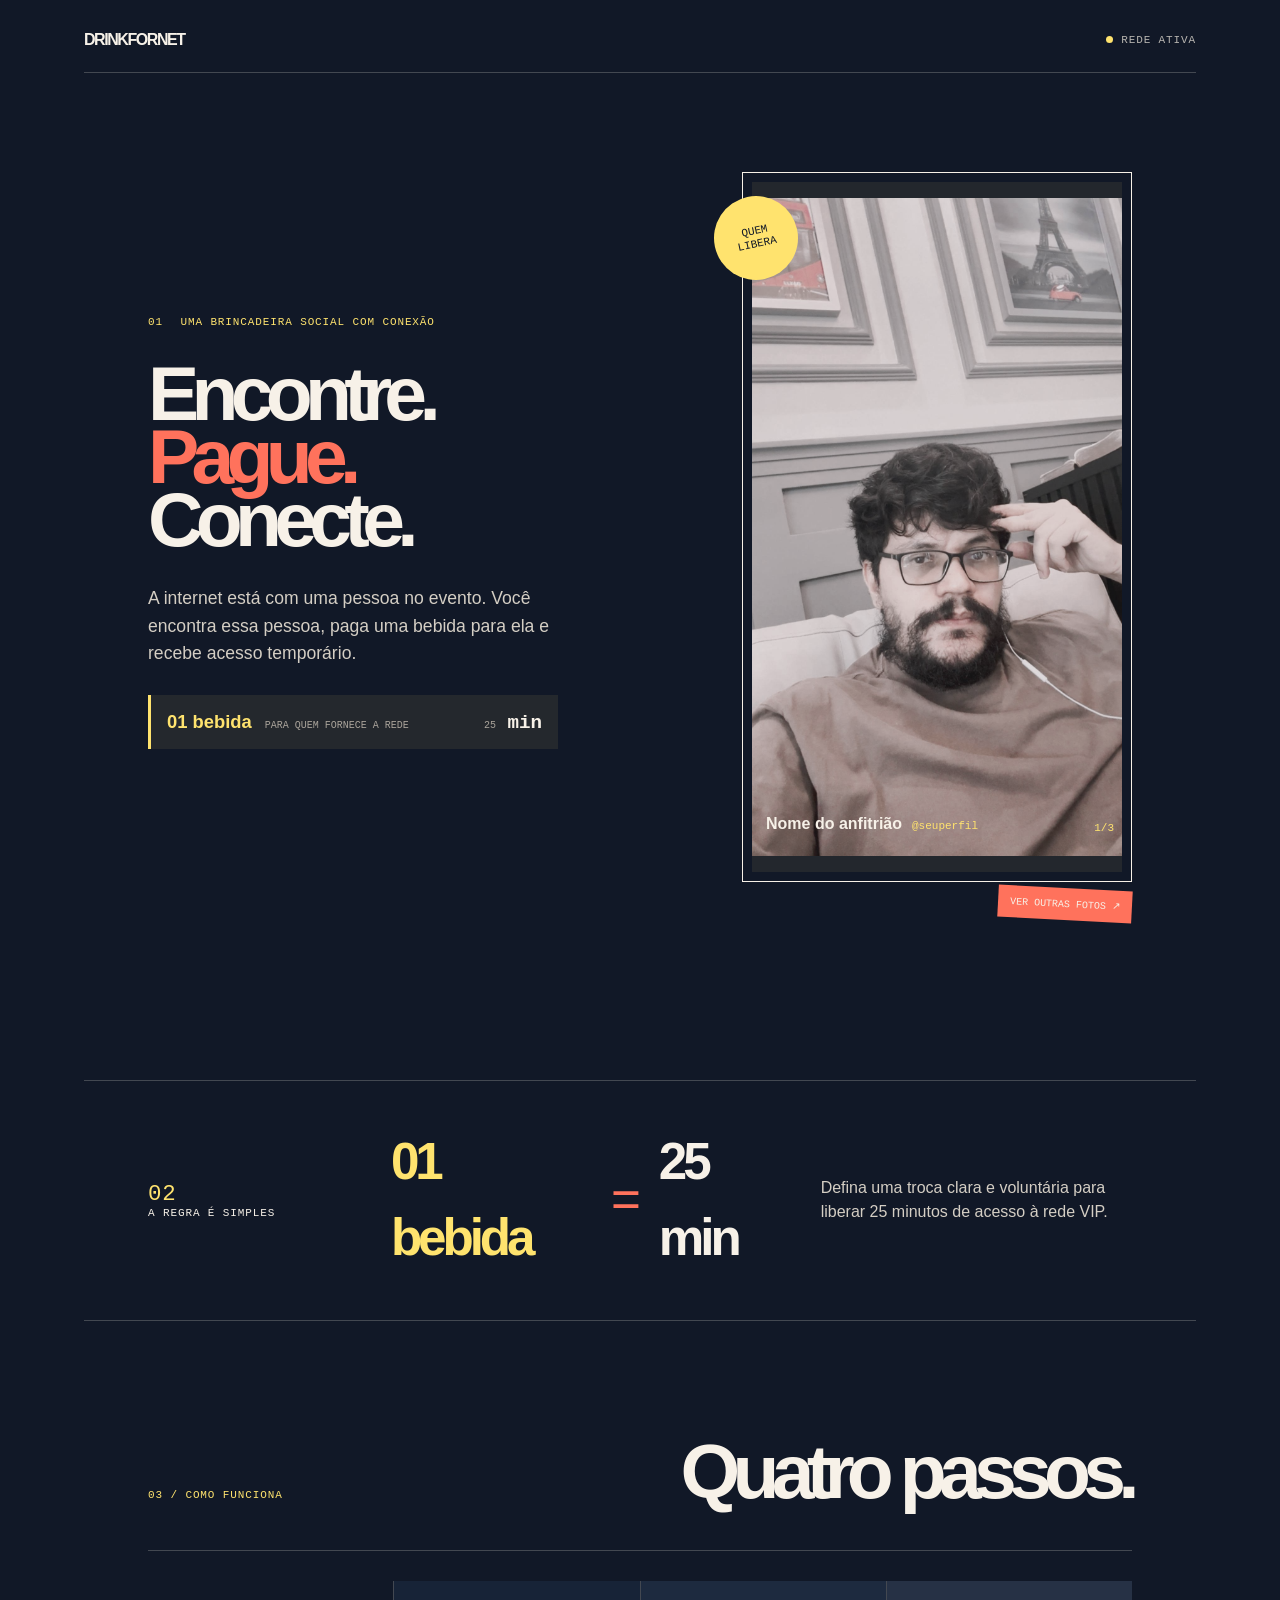
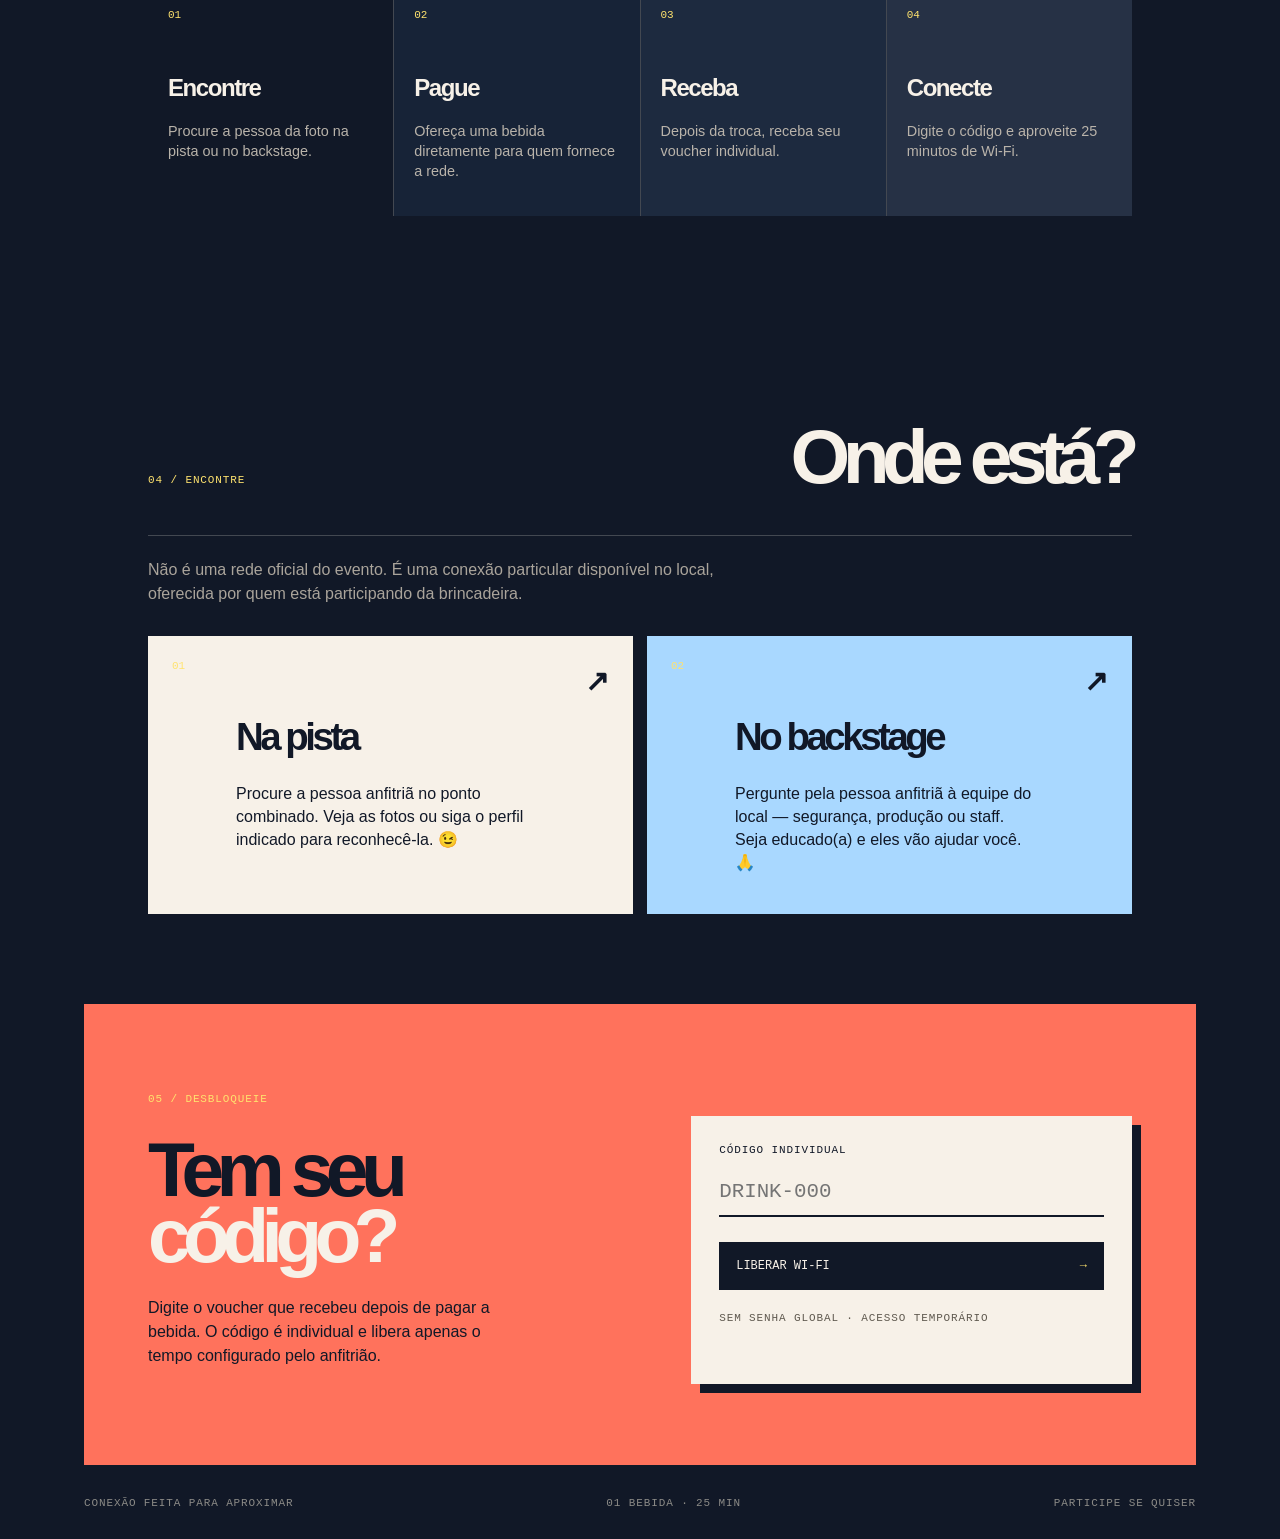
==== commit 6281c8f2: "Prepare OpenWrt voucher MVP Add Lua voucher and session core, mobile admin panel, deployment adapter" ====
--- a/wifi-free.html
+++ b/wifi-free.html
@@ -11,19 +11,19 @@
 <body>
     <main class="shell">
         <header class="topbar">
-            <a class="logo" href="index.html" aria-label="DrinkForNet início">DRINK<span>FOR</span>NET</a>
-            <span class="network-status"><i></i><span>REDE ATIVA</span></span>
+            <a class="logo" href="index.html" aria-label="DrinkForNet início"><span class="brand-name">DRINKFORNET</span></a>
+            <span class="network-status"><i></i><span class="network-label">REDE ATIVA</span></span>
         </header>
 
         <section class="hero">
             <div class="hero-text">
-                <p class="kicker"><span>01</span> UMA BRINCADEIRA SOCIAL COM CONEXÃO</p>
+                <p class="kicker"><span>01</span> <span class="hero-label">UMA BRINCADEIRA SOCIAL COM CONEXÃO</span></p>
                 <h1>Encontre.<br><span>Pague.</span><br>Conecte.</h1>
                 <p class="hero-description">A internet está com uma pessoa no evento. Você encontra essa pessoa, paga uma bebida para ela e recebe acesso temporário.</p>
                 <div class="quick-rule">
                     <strong class="drink-rule">01 bebida</strong>
                     <span>para quem fornece a rede</span>
-                    <strong class="access-rule">25 min</strong>
+                    <strong class="access-rule"><span class="access-minutes">25</span> min</strong>
                 </div>
             </div>
             <div class="portrait">
@@ -54,7 +54,7 @@
         <section class="rule">
             <div class="rule-label"><span>02</span><br>A REGRA É SIMPLES</div>
             <div class="rule-main"><strong class="drink-rule">01 bebida</strong><span>=</span><strong><span class="access-minutes">25</span> min</strong></div>
-            <p>Você paga uma bebida <em>para a pessoa que está fornecendo a internet</em>. Depois da troca, ela entrega um voucher individual e a rede é liberada pelo tempo combinado.</p>
+            <p class="rule-description">Você paga uma bebida <em>para a pessoa que está fornecendo a internet</em>. Depois da troca, ela entrega um voucher individual e a rede é liberada pelo tempo combinado.</p>
         </section>
 
         <section class="how-it-works">
@@ -98,6 +98,7 @@
             <button class="gallery-close" id="closeGallery" type="button" aria-label="Fechar galeria">×</button>
             <p class="kicker">A PESSOA DA REDE</p>
             <h2 id="galleryTitle">Mais fotos.</h2>
+            <p class="gallery-caption"></p>
             <img class="gallery-image" id="galleryImage" src="minha-foto.jpg" alt="Pessoa anfitriã — foto 1" width="520" height="690">
             <div class="gallery-controls">
                 <button id="galleryPrev" type="button" aria-label="Foto anterior">←</button>
--- a/style.css
+++ b/style.css
@@ -1,3 +1,11 @@
 :root{--night:#111827;--cream:#f7f1e8;--pink:#ff725c;--yellow:#ffe36e;--blue:#a9d8ff;--muted:#aaa49b;--line:rgba(247,241,232,.22)}
-*{box-sizing:border-box}html{background:var(--night)}body{margin:0;background:var(--night);color:var(--cream);font-family:Arial,"Segoe UI",sans-serif;line-height:1.5;-webkit-font-smoothing:antialiased}.shell{max-width:1240px;margin:auto;padding:28px 5vw 30px}.topbar{display:flex;justify-content:space-between;align-items:center;border-bottom:1px solid var(--line);padding-bottom:20px}.logo{color:var(--cream);text-decoration:none;font-weight:800;letter-spacing:-.09em}.logo span{color:var(--pink)}.network-status,.kicker,.section-head span,.voucher-intro>span,footer,.social-links a,.rule-label,.voucher form label,.voucher form small,.voucher-state{font:11px Consolas,"Courier New",monospace;letter-spacing:.08em;text-transform:uppercase}.network-status{color:#b8b5b0}.network-status i{display:inline-block;width:7px;height:7px;background:var(--yellow);border-radius:50%;margin-right:8px}.hero{display:grid;grid-template-columns:1.1fr .9fr;gap:7vw;align-items:center;padding:11vh 5vw 12vh}.kicker{color:var(--yellow)}.kicker span{margin-right:10px}h1{font-size:clamp(4rem,10vw,9rem);line-height:.82;letter-spacing:-.1em;margin:34px 0}.hero h1 span,h2 em{color:var(--pink);font-style:normal}.hero-description{max-width:420px;font-size:1.1rem;line-height:1.55;color:#d4cec4}.quick-rule{display:flex;align-items:baseline;gap:13px;max-width:410px;border-left:3px solid var(--yellow);margin-top:28px;padding:13px 16px;background:rgba(255,227,110,.08)}.quick-rule .drink-rule{color:var(--yellow);font-size:1.15rem}.quick-rule span{color:var(--muted);font:10px Consolas,monospace;text-transform:uppercase}.quick-rule .access-rule{margin-left:auto;color:var(--cream);font:700 1.2rem Consolas,monospace}.portrait{position:relative;max-width:390px;justify-self:end}.portrait-button{display:block;width:100%;padding:9px;border:1px solid var(--cream);background:transparent;cursor:pointer}.portrait-button img{display:block;width:100%;aspect-ratio:3/4;object-fit:cover;filter:grayscale(.5)}.portrait-tag{position:absolute;z-index:1;top:24px;left:-28px;width:84px;height:84px;display:grid;place-content:center;background:var(--yellow);color:var(--night);border-radius:50%;font:11px Consolas,monospace;line-height:1.15;text-align:center;transform:rotate(-12deg)}.nameplate{position:absolute;bottom:46px;left:24px;display:flex;gap:10px;align-items:baseline}.nameplate strong{color:var(--cream)}.nameplate .profile-nickname{font:11px Consolas,monospace;color:var(--yellow)}.photo-counter{position:absolute;right:18px;bottom:48px;color:var(--yellow);font:11px Consolas,monospace}.gallery-trigger{position:absolute;right:0;bottom:-38px;border:0;padding:10px 12px;color:var(--cream);background:var(--pink);font:10px Consolas,monospace;text-transform:uppercase;cursor:pointer;transform:rotate(3deg)}.social-links{display:flex;gap:9px;grid-column:2;justify-content:flex-end;margin-top:-5vw}.social-links a{display:flex;align-items:center;gap:7px;border:1px solid var(--line);padding:8px 10px;color:var(--cream);text-decoration:none}.social-links a:hover,.social-links a:focus-visible{border-color:var(--yellow);color:var(--yellow)}.social-links svg{width:14px;height:14px;fill:none;stroke:currentColor;stroke-width:1.6}.social-links svg path{stroke-linecap:round}.rule{display:grid;grid-template-columns:.7fr 1.3fr 1fr;gap:25px;align-items:center;border-top:1px solid var(--line);border-bottom:1px solid var(--line);padding:43px 5vw}.rule-label span{color:var(--yellow);font-size:1.4rem}.rule-main{display:flex;align-items:center;gap:22px;font-size:clamp(2rem,4vw,4rem);letter-spacing:-.08em}.rule-main .drink-rule{color:var(--yellow)}.rule-main>span{color:var(--pink)}.rule p{line-height:1.5;color:#d4cec4;margin:0}.rule p em{color:var(--yellow);font-style:normal}.how-it-works,.find{padding:10vh 5vw}.section-head{display:flex;justify-content:space-between;align-items:baseline;border-bottom:1px solid var(--line);padding-bottom:18px}.section-head span,.voucher-intro>span{color:var(--yellow)}h2{font-size:clamp(3rem,6vw,6rem);line-height:.85;letter-spacing:-.1em;margin:28px 0}.steps{display:grid;grid-template-columns:repeat(4,1fr);gap:1px;margin-top:30px;background:var(--line)}.steps article{min-height:190px;padding:20px;background:var(--night)}.steps article:nth-child(2){background:#172337}.steps article:nth-child(3){background:#1d2a3f}.steps article:nth-child(4){background:#263145}.steps b,.place-number{color:var(--yellow);font:11px Consolas,monospace}.steps h3{font-size:1.5rem;letter-spacing:-.06em;margin:45px 0 10px}.steps p{color:#b9b3aa;line-height:1.4;font-size:.9rem}.find-intro{max-width:570px;color:var(--muted);line-height:1.5;margin:22px 0 30px}.places{display:grid;grid-template-columns:1fr 1fr;gap:14px}.place{display:grid;grid-template-columns:50px 1fr 30px;gap:14px;min-height:230px;padding:24px;background:var(--cream);color:var(--night)}.place-alt{background:var(--blue)}.place h3{font-size:2.4rem;letter-spacing:-.09em;margin:48px 0 14px}.place p{max-width:300px;line-height:1.45}.place>b{font-size:1.8rem;justify-self:end}.voucher{display:grid;grid-template-columns:1fr 1fr;gap:8vw;align-items:end;background:var(--pink);color:var(--night);padding:9vh 5vw}.voucher h2 em{color:var(--cream)}.voucher-intro p{max-width:380px;line-height:1.5}.voucher form{background:var(--cream);padding:28px;box-shadow:9px 9px 0 var(--night)}.voucher form label{display:block;margin-bottom:12px}.voucher form input{width:100%;border:0;border-bottom:2px solid var(--night);background:transparent;padding:12px 0;color:var(--night);font:1.3rem Consolas,monospace;outline:0}.voucher form input:focus{border-color:var(--pink)}.voucher form button{display:block;width:100%;border:0;background:var(--night);color:var(--cream);padding:17px;margin:25px 0 14px;font:12px Consolas,monospace;text-align:left;cursor:pointer}.voucher form button:hover,.voucher form button:focus-visible{background:#263145}.voucher form button span{float:right;color:var(--yellow)}.voucher form small{color:#5f594f}.voucher-state{min-height:16px;margin:12px 0 0;color:#b64a3b}.voucher-state.is-ready{color:#3b7e4d}footer{display:flex;justify-content:space-between;color:#8c8b87;padding-top:32px}.gallery{position:fixed;z-index:10;inset:0;display:none;place-items:center;padding:24px}.gallery.is-open{display:grid}.gallery-backdrop{position:absolute;inset:0;background:rgba(10,15,25,.88)}.gallery-panel{position:relative;z-index:1;width:min(560px,100%);padding:32px;background:var(--cream);color:var(--night);box-shadow:12px 12px 0 var(--yellow)}.gallery-panel h2{margin:18px 0 22px}.gallery-close{position:absolute;right:15px;top:15px;border:0;padding:4px 10px;background:transparent;color:var(--night);font-size:1.8rem;cursor:pointer}.gallery-close:hover,.gallery-close:focus-visible{background:var(--pink)}.gallery-image{display:block;width:100%;max-height:60vh;object-fit:cover}.gallery-controls{display:flex;justify-content:space-between;align-items:center;margin-top:14px;font:11px Consolas,monospace}.gallery-controls button{border:0;background:var(--night);color:var(--cream);padding:10px 14px;cursor:pointer}.gallery-dots{display:flex;justify-content:center;gap:8px;margin-top:16px}.gallery-dot{width:9px;height:9px;border:1px solid var(--night);border-radius:50%;background:transparent;cursor:pointer}.gallery-dot.is-active{background:var(--pink)}.gallery-open{overflow:hidden}:focus-visible{outline:2px solid var(--yellow);outline-offset:3px}@media(max-width:700px){.shell{padding:20px 20px 26px}.network-status{display:none}.hero{display:flex;flex-direction:column;align-items:stretch;gap:48px;padding:9vh 0 10vh}.portrait{width:82%;align-self:center}.portrait-tag{left:-16px}h1{font-size:clamp(4.2rem,20vw,7rem)}.hero-description{font-size:1rem}.quick-rule{align-items:flex-start;flex-wrap:wrap;gap:7px 10px}.quick-rule .access-rule{margin-left:0;flex-basis:100%}.social-links{justify-content:flex-start;flex-wrap:wrap;margin-top:0}.rule,.voucher{grid-template-columns:1fr;gap:28px;padding:48px 24px;margin:0 -20px}.rule-main{justify-content:space-between;font-size:2.5rem}.places{grid-template-columns:1fr}.place{min-height:190px}.place h3{margin-top:35px}.how-it-works,.find{padding:9vh 0}.steps{grid-template-columns:1fr 1fr}.steps article{min-height:160px}.steps h3{margin-top:30px;font-size:1.3rem}.voucher form{box-shadow:7px 7px 0 var(--night)}footer{gap:18px;flex-direction:column}.gallery-panel{padding:24px 18px}.gallery-image{max-height:58vh}}
+*{box-sizing:border-box}html{background:var(--night)}body{margin:0;overflow-x:hidden;background:var(--night);color:var(--cream);font-family:Arial,"Segoe UI",sans-serif;line-height:1.5;-webkit-font-smoothing:antialiased}.shell{max-width:1240px;margin:auto;padding:28px 5vw 30px}.topbar{display:flex;justify-content:space-between;align-items:center;border-bottom:1px solid var(--line);padding-bottom:20px}.logo{color:var(--cream);text-decoration:none;font-weight:800;letter-spacing:-.09em}.logo span{color:var(--pink)}.network-status,.kicker,.section-head span,.voucher-intro>span,footer,.social-links a,.rule-label,.voucher form label,.voucher form small,.voucher-state{font:11px Consolas,"Courier New",monospace;letter-spacing:.08em;text-transform:uppercase}.network-status{color:#b8b5b0}.network-status i{display:inline-block;width:7px;height:7px;background:var(--yellow);border-radius:50%;margin-right:8px}.hero{display:grid;grid-template-columns:1.1fr .9fr;gap:7vw;align-items:center;padding:11vh 5vw 12vh}.kicker{color:var(--yellow)}.kicker span{margin-right:10px}h1{font-size:clamp(4rem,10vw,9rem);line-height:.82;letter-spacing:-.1em;margin:34px 0}.hero h1 span,h2 em{color:var(--pink);font-style:normal}.hero-description{width:100%;max-width:420px;min-width:0;overflow-wrap:break-word;font-size:1.1rem;line-height:1.55;color:#d4cec4}.quick-rule{display:flex;align-items:baseline;gap:13px;max-width:410px;border-left:3px solid var(--yellow);margin-top:28px;padding:13px 16px;background:rgba(255,227,110,.08)}.quick-rule .drink-rule{color:var(--yellow);font-size:1.15rem}.quick-rule span{color:var(--muted);font:10px Consolas,monospace;text-transform:uppercase}.quick-rule .access-rule{margin-left:auto;color:var(--cream);font:700 1.2rem Consolas,monospace}.portrait{position:relative;width:100%;max-width:390px;justify-self:end}.portrait-button{display:block;width:100%;padding:9px;border:1px solid var(--cream);background:transparent;cursor:pointer}.portrait-button img{display:block;width:100%;aspect-ratio:3/4;object-fit:cover;filter:grayscale(.5)}.portrait-tag{position:absolute;z-index:1;top:24px;left:-28px;width:84px;height:84px;display:grid;place-content:center;background:var(--yellow);color:var(--night);border-radius:50%;font:11px Consolas,monospace;line-height:1.15;text-align:center;transform:rotate(-12deg)}.nameplate{position:absolute;bottom:46px;left:24px;display:flex;gap:10px;align-items:baseline}.nameplate strong{color:var(--cream)}.nameplate .profile-nickname{font:11px Consolas,monospace;color:var(--yellow)}.photo-counter{position:absolute;right:18px;bottom:48px;color:var(--yellow);font:11px Consolas,monospace}.gallery-trigger{position:absolute;right:0;bottom:-38px;border:0;padding:10px 12px;color:var(--cream);background:var(--pink);font:10px Consolas,monospace;text-transform:uppercase;cursor:pointer;transform:rotate(3deg)}.social-links{display:flex;gap:9px;grid-column:2;justify-content:flex-end;margin-top:-5vw}.social-links a{display:flex;align-items:center;gap:7px;border:1px solid var(--line);padding:8px 10px;color:var(--cream);text-decoration:none}.social-links a:hover,.social-links a:focus-visible{border-color:var(--yellow);color:var(--yellow)}.social-links svg{width:14px;height:14px;fill:none;stroke:currentColor;stroke-width:1.6}.social-links svg path{stroke-linecap:round}.rule{display:grid;grid-template-columns:.7fr 1.3fr 1fr;gap:25px;align-items:center;border-top:1px solid var(--line);border-bottom:1px solid var(--line);padding:43px 5vw}.rule-label span{color:var(--yellow);font-size:1.4rem}.rule-main{display:flex;align-items:center;gap:22px;font-size:clamp(2rem,4vw,4rem);letter-spacing:-.08em}.rule-main .drink-rule{color:var(--yellow)}.rule-main>span{color:var(--pink)}.rule p{line-height:1.5;color:#d4cec4;margin:0}.rule p em{color:var(--yellow);font-style:normal}.how-it-works,.find{padding:10vh 5vw}.section-head{display:flex;justify-content:space-between;align-items:baseline;border-bottom:1px solid var(--line);padding-bottom:18px}.section-head span,.voucher-intro>span{color:var(--yellow)}h2{font-size:clamp(3rem,6vw,6rem);line-height:.85;letter-spacing:-.1em;margin:28px 0}.steps{display:grid;grid-template-columns:repeat(4,1fr);gap:1px;margin-top:30px;background:var(--line)}.steps article{min-height:190px;padding:20px;background:var(--night)}.steps article:nth-child(2){background:#172337}.steps article:nth-child(3){background:#1d2a3f}.steps article:nth-child(4){background:#263145}.steps b,.place-number{color:var(--yellow);font:11px Consolas,monospace}.steps h3{font-size:1.5rem;letter-spacing:-.06em;margin:45px 0 10px}.steps p{color:#b9b3aa;line-height:1.4;font-size:.9rem}.find-intro{max-width:570px;color:var(--muted);line-height:1.5;margin:22px 0 30px}.places{display:grid;grid-template-columns:1fr 1fr;gap:14px}.place{display:grid;grid-template-columns:50px 1fr 30px;gap:14px;min-height:230px;padding:24px;background:var(--cream);color:var(--night)}.place-alt{background:var(--blue)}.place h3{font-size:2.4rem;letter-spacing:-.09em;margin:48px 0 14px}.place p{max-width:300px;line-height:1.45}.place>b{font-size:1.8rem;justify-self:end}.voucher{display:grid;grid-template-columns:1fr 1fr;gap:8vw;align-items:end;background:var(--pink);color:var(--night);padding:9vh 5vw}.voucher h2 em{color:var(--cream)}.voucher-intro p{max-width:380px;line-height:1.5}.voucher form{background:var(--cream);padding:28px;box-shadow:9px 9px 0 var(--night)}.voucher form label{display:block;margin-bottom:12px}.voucher form input{width:100%;border:0;border-bottom:2px solid var(--night);background:transparent;padding:12px 0;color:var(--night);font:1.3rem Consolas,monospace;outline:0}.voucher form input:focus{border-color:var(--pink)}.voucher form button{display:block;width:100%;border:0;background:var(--night);color:var(--cream);padding:17px;margin:25px 0 14px;font:12px Consolas,monospace;text-align:left;cursor:pointer}.voucher form button:hover,.voucher form button:focus-visible{background:#263145}.voucher form button span{float:right;color:var(--yellow)}.voucher form small{color:#5f594f}.voucher-state{min-height:16px;margin:12px 0 0;color:#b64a3b}.voucher-state.is-ready{color:#3b7e4d}footer{display:flex;justify-content:space-between;color:#8c8b87;padding-top:32px}.gallery{position:fixed;z-index:10;inset:0;display:none;place-items:center;padding:24px}.gallery.is-open{display:grid}.gallery-backdrop{position:absolute;inset:0;background:rgba(10,15,25,.88)}.gallery-panel{position:relative;z-index:1;width:min(560px,100%);padding:32px;background:var(--cream);color:var(--night);box-shadow:12px 12px 0 var(--yellow)}.gallery-panel h2{margin:18px 0 22px}.gallery-close{position:absolute;right:15px;top:15px;border:0;padding:4px 10px;background:transparent;color:var(--night);font-size:1.8rem;cursor:pointer}.gallery-close:hover,.gallery-close:focus-visible{background:var(--pink)}.gallery-image{display:block;width:100%;max-height:60vh;object-fit:cover}.gallery-controls{display:flex;justify-content:space-between;align-items:center;margin-top:14px;font:11px Consolas,monospace}.gallery-controls button{border:0;background:var(--night);color:var(--cream);padding:10px 14px;cursor:pointer}.gallery-dots{display:flex;justify-content:center;gap:8px;margin-top:16px}.gallery-dot{width:9px;height:9px;border:1px solid var(--night);border-radius:50%;background:transparent;cursor:pointer}.gallery-dot.is-active{background:var(--pink)}.gallery-open{overflow:hidden}:focus-visible{outline:2px solid var(--yellow);outline-offset:3px}@media(max-width:700px){.shell{padding:20px 20px 26px}.network-status{display:none}.hero{display:flex;flex-direction:column;align-items:stretch;gap:48px;padding:9vh 0 10vh}.portrait{width:82%;align-self:center}.portrait-tag{left:-16px}h1{font-size:clamp(3.8rem,17vw,7rem)}.hero-description{font-size:1rem}.quick-rule{align-items:flex-start;flex-wrap:wrap;gap:7px 10px}.quick-rule .access-rule{margin-left:0;flex-basis:100%}.social-links{justify-content:flex-start;flex-wrap:wrap;margin-top:0}.rule,.voucher{grid-template-columns:1fr;gap:28px;padding:48px 24px;margin:0 -20px}.rule-main{justify-content:space-between;font-size:2.5rem}.places{grid-template-columns:1fr}.place{min-height:190px}.place h3{margin-top:35px}.how-it-works,.find{padding:9vh 0}.steps{grid-template-columns:1fr 1fr}.steps article{min-height:160px}.steps h3{margin-top:30px;font-size:1.3rem}.voucher form{box-shadow:7px 7px 0 var(--night)}footer{gap:18px;flex-direction:column}.gallery-panel{padding:24px 18px}.gallery-image{max-height:58vh}}
 @media(prefers-reduced-motion:reduce){*{scroll-behavior:auto!important;transition:none!important}}
+@media(max-width:700px){.hero,.hero-text{min-width:0}.hero-description{max-width:100%;width:100%;white-space:normal;overflow-wrap:anywhere}}
+@media(max-width:700px){.hero-description{width:calc(100vw - 40px)!important;max-width:calc(100vw - 40px)!important}}
+@media(min-width:701px){.hero{grid-template-columns:minmax(0,1fr) minmax(360px,390px)}.portrait{width:100%;min-width:360px}}
+.portrait-button img{object-fit:contain;background:#202733}
+@media(min-width:701px){h1{font-size:clamp(4rem,6vw,8rem);max-width:620px}}
+.logo .brand-name{color:var(--cream)}
+.gallery-caption{margin:0 0 18px;color:#5f594f}
+.portrait-button img,.gallery-image{object-fit:contain;background:#202733}
